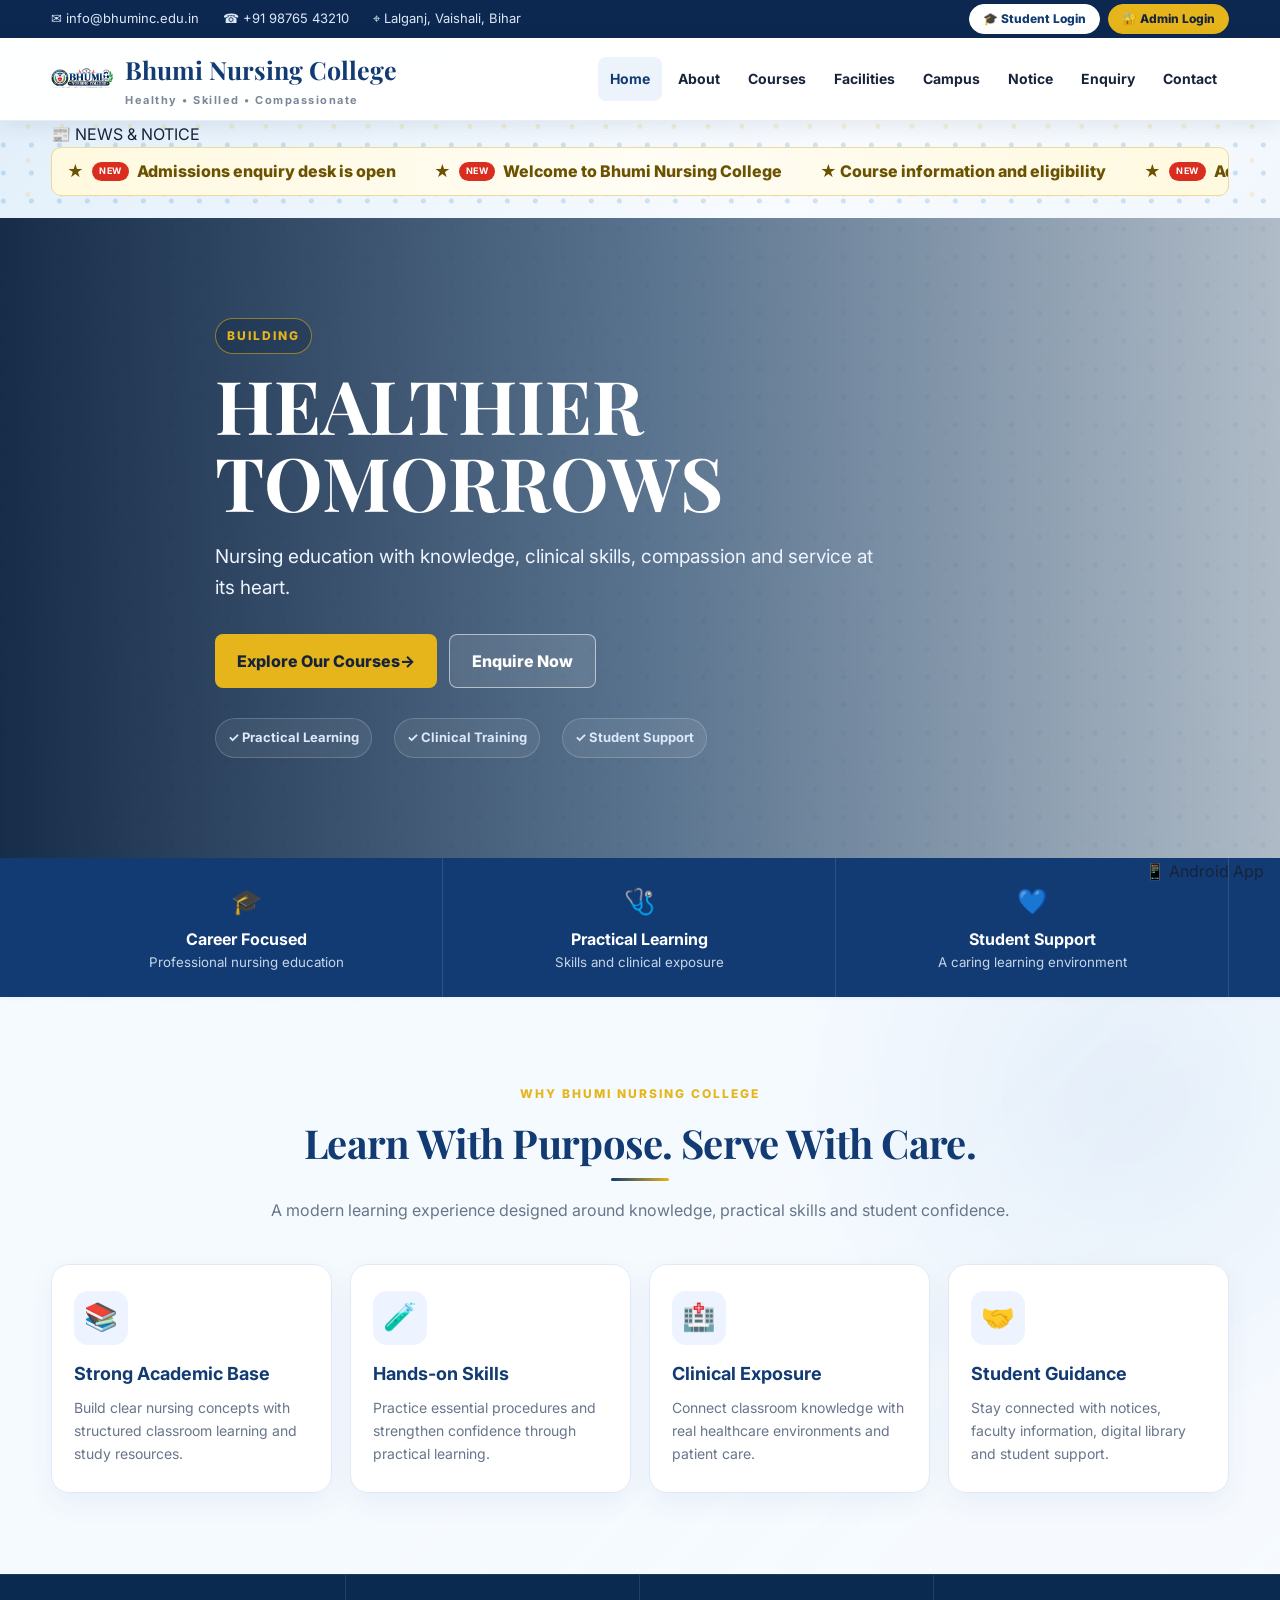
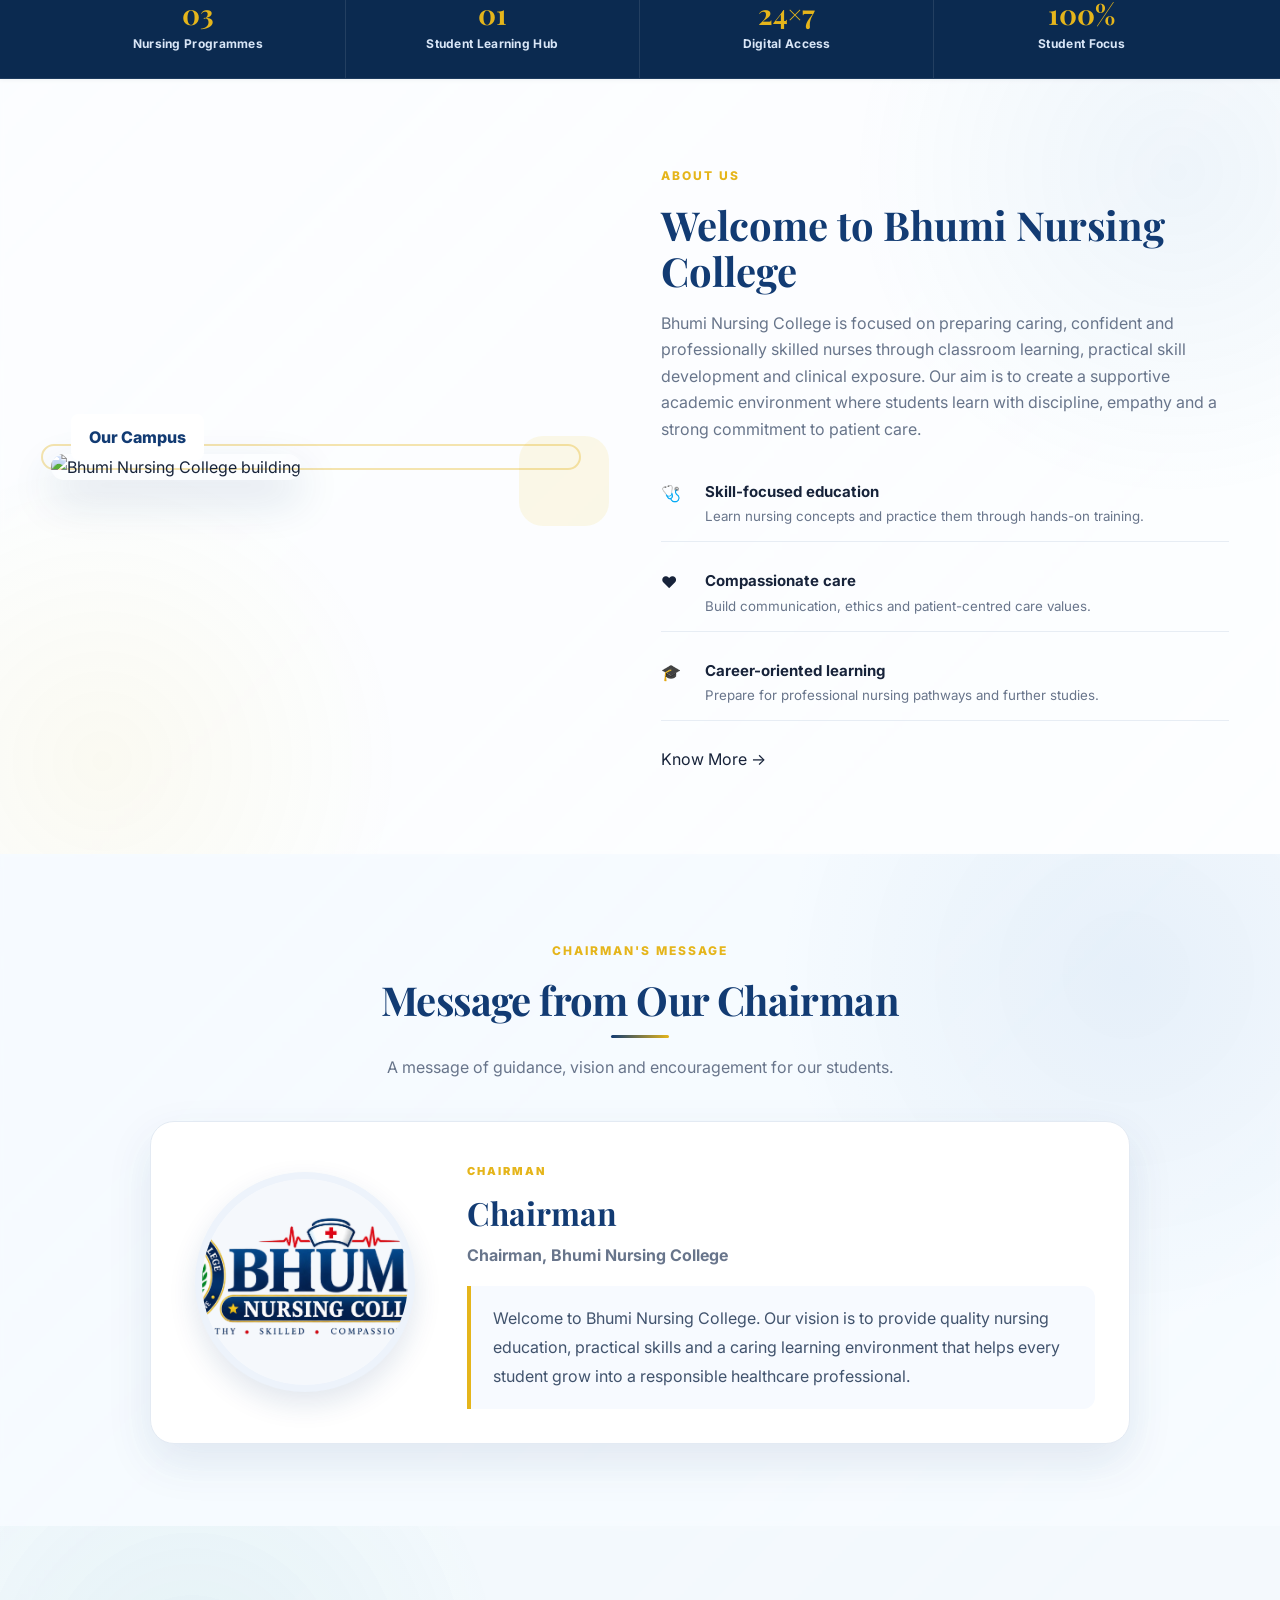
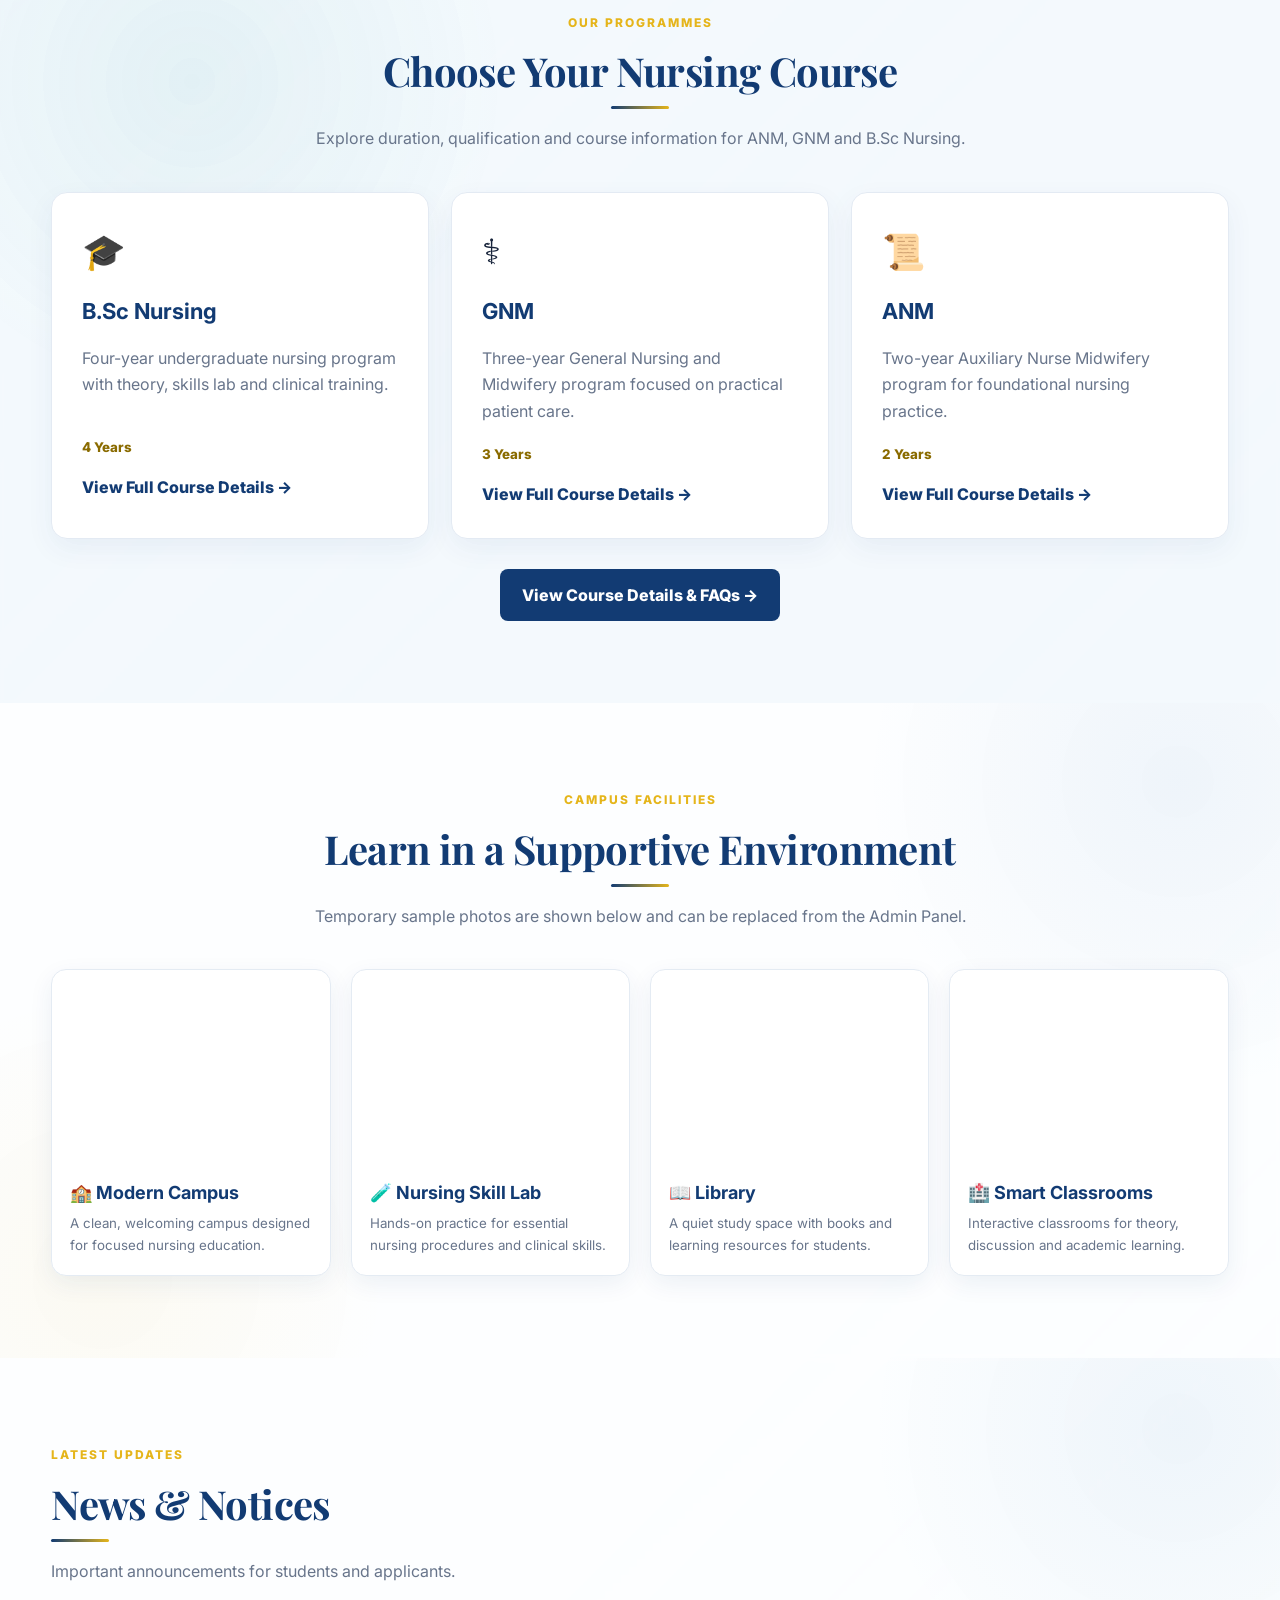
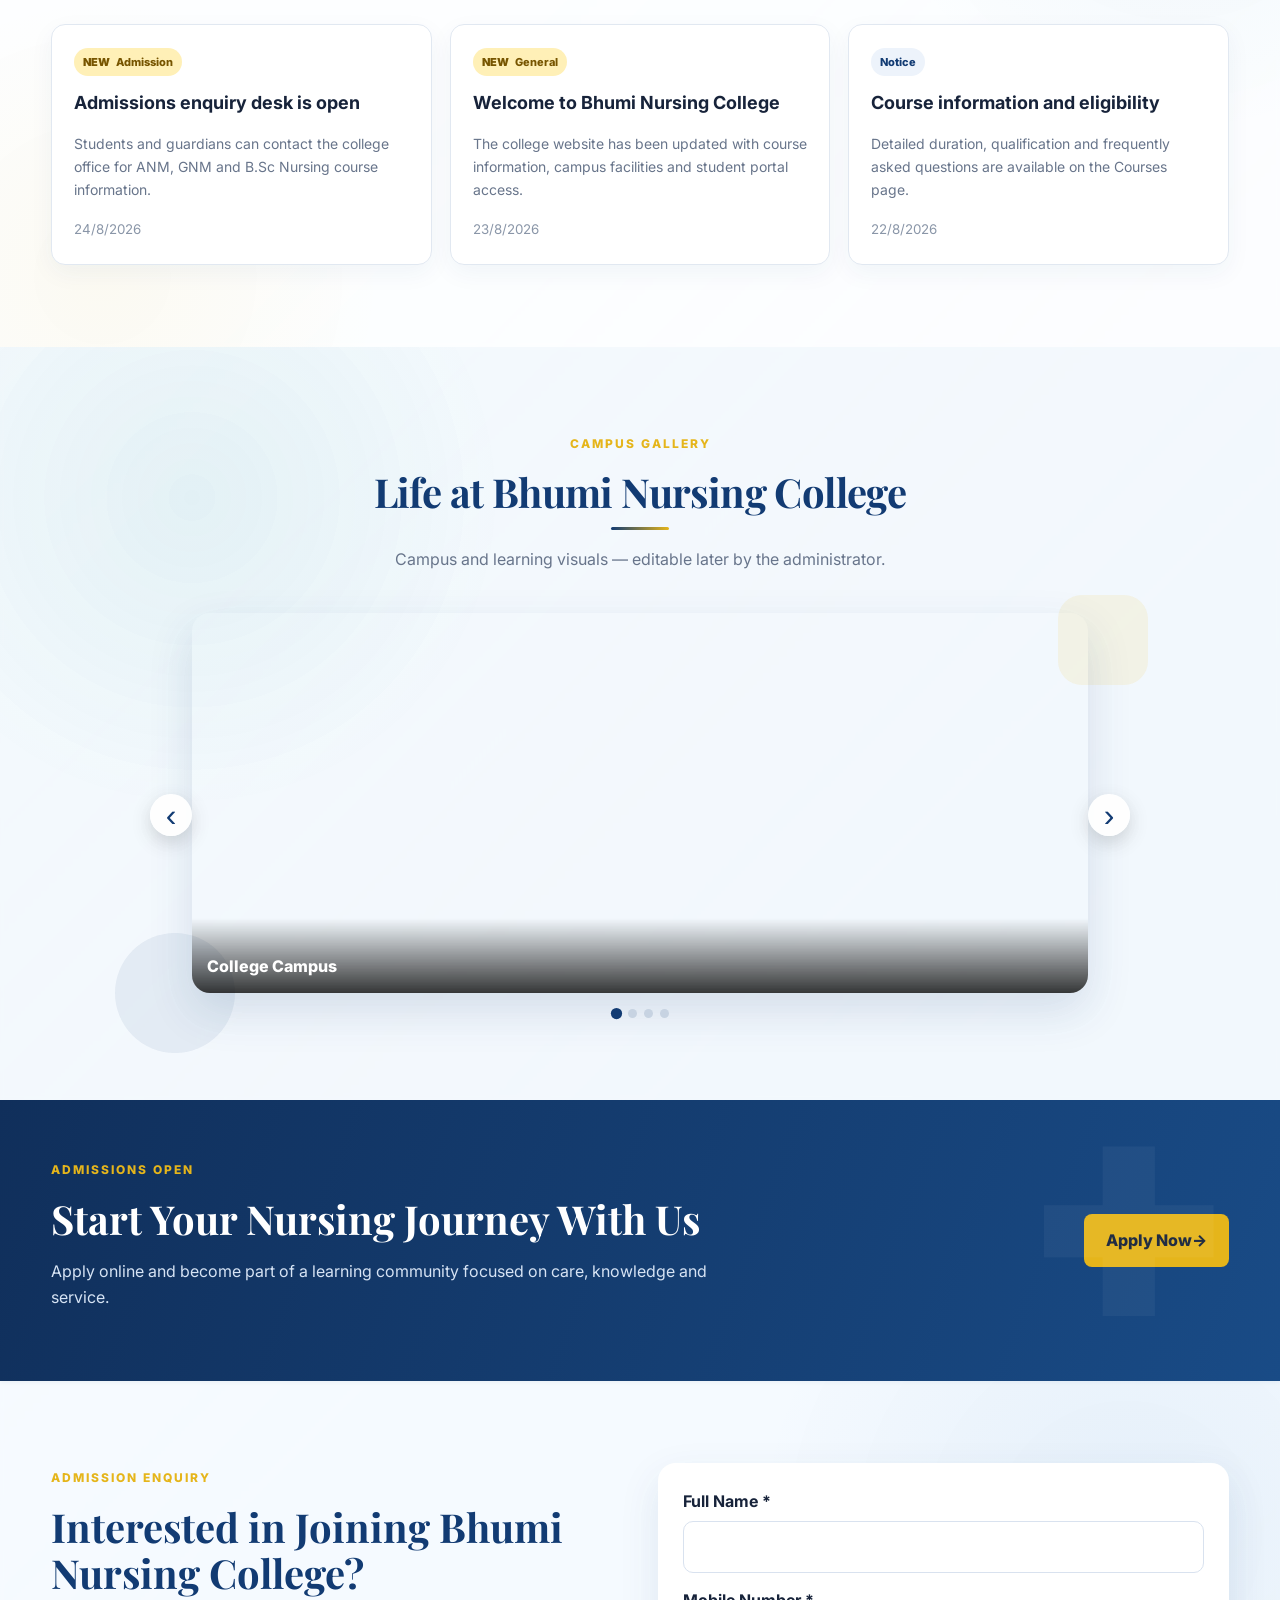
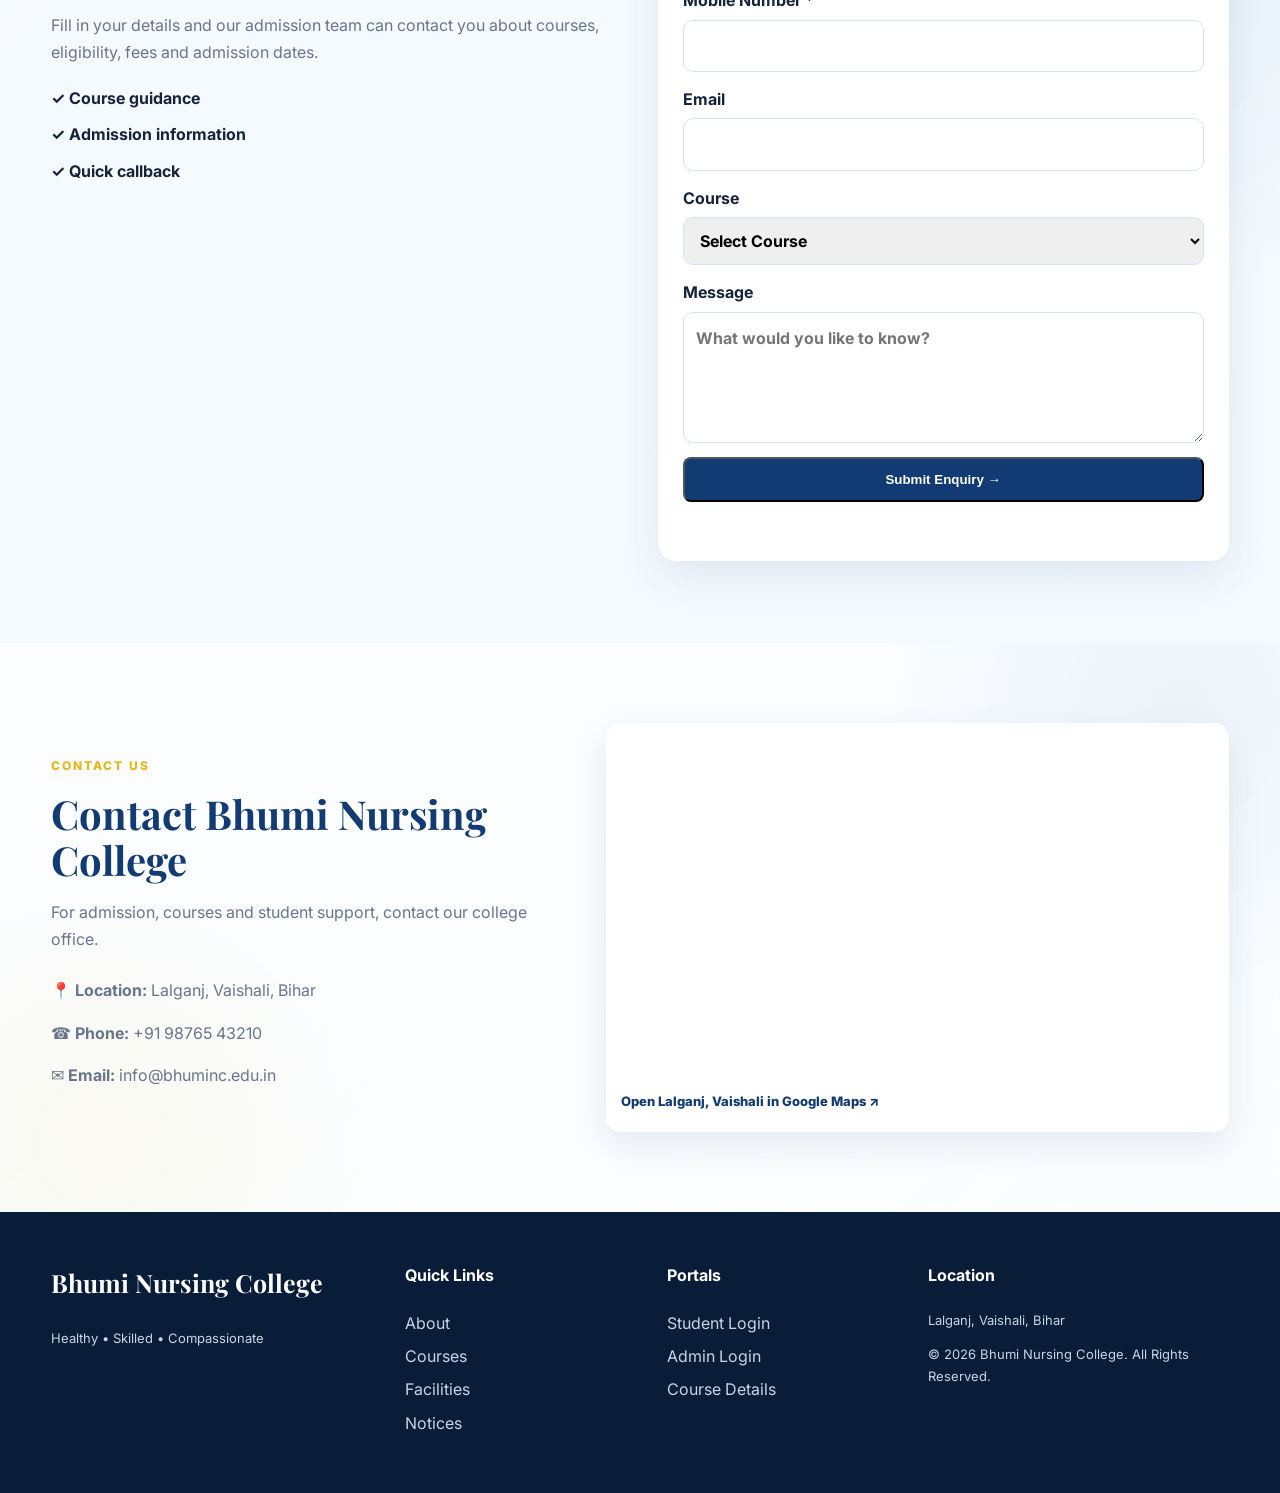
==== index.html @ 82d2635f "Refresh homepage CSS cache for final background" ====
<!DOCTYPE html>
<html lang="en">
<head>
<meta charset="UTF-8">
<meta name="viewport" content="width=device-width,initial-scale=1.0">
<meta name="description" content="Bhumi Nursing College, Lalganj, Vaishali, Bihar — nursing education, ANM, GNM and B.Sc Nursing.">
<title>Bhumi Nursing College</title>
<link rel="icon" href="logo.png?v=20260903">
<link rel="stylesheet" href="home-style-root.css?v=20260922-bg-final">
</head>
<body>
<div class="topbar" id="topbar"><div class="container topbar-inner"><span>✉ <span id="siteEmail">info@bhuminc.edu.in</span></span><span>☎ <span id="sitePhone">+91 98765 43210</span></span><span>⌖ <span id="siteAddress">Lalganj, Vaishali, Bihar</span></span><div class="portal-links"><a href="student.html">🎓 Student Login</a><a href="admin.html">🔐 Admin Login</a></div></div></div>

<header class="header">
  <div class="container header-inner">
    <a class="brand" href="index.html">
      <img src="logo.png?v=20260903" alt="Bhumi Nursing College Logo">
      <div><h1 id="siteCollegeName">Bhumi Nursing College</h1><p id="siteTagline">Healthy • Skilled • Compassionate</p></div>
    </a>
    <button class="menu-btn" aria-label="Open menu">☰</button>
    <nav>
      <a class="active" href="#hero">Home</a><a href="#about">About</a><a href="#courses">Courses</a>
      <a href="#facilities">Facilities</a><a href="#gallery">Campus</a><a href="#notice">Notice</a><a href="#enquiry">Enquiry</a><a href="#contact">Contact</a>
    </nav>
  </div>
</header>

<div class="news-strip"><div class="container"><div class="news-strip-inner"><span class="news-strip-label">📰 NEWS & NOTICE</span><div class="ticker"><div id="homeTicker"><span>★ Welcome to Bhumi Nursing College</span></div></div></div></div></div>

<main>
<section id="hero" class="hero">
  <div class="hero-overlay"></div>
  <div class="container hero-content">
    <span class="eyebrow" id="heroEyebrow">BHUMI NURSING COLLEGE</span>
    <h2 id="heroTitle">Building Healthier Tomorrows</h2>
    <p id="heroDescription">Nursing education with knowledge, clinical skills, compassion and service at its heart.</p>
    <div class="hero-actions"><a id="heroButtonLink" class="btn btn-gold" href="#courses"><span id="heroButton">Explore Our Courses</span> →</a><a class="btn btn-light" href="#contact">Enquire Now</a></div>
    <div class="hero-badges"><span>✓ Practical Learning</span><span>✓ Clinical Training</span><span>✓ Student Support</span></div>
  </div>
</section>



<section class="quick-strip" aria-label="College highlights">
 <div class="container feature-grid">
  <div><span>🎓</span><b>Career Focused</b><small>Professional nursing education</small></div>
  <div><span>🩺</span><b>Practical Learning</b><small>Skills and clinical exposure</small></div>
  <div><span>💙</span><b>Student Support</b><small>A caring learning environment</small></div>
 </div>
</section>

<section class="section why-section">
 <div class="container">
  <div class="section-head"><span class="eyebrow">WHY BHUMI NURSING COLLEGE</span><h2>Learn With Purpose. Serve With Care.</h2><p>A modern learning experience designed around knowledge, practical skills and student confidence.</p></div>
  <div class="why-grid">
   <article class="why-card"><div class="why-icon">📚</div><h3>Strong Academic Base</h3><p>Build clear nursing concepts with structured classroom learning and study resources.</p></article>
   <article class="why-card"><div class="why-icon">🧪</div><h3>Hands-on Skills</h3><p>Practice essential procedures and strengthen confidence through practical learning.</p></article>
   <article class="why-card"><div class="why-icon">🏥</div><h3>Clinical Exposure</h3><p>Connect classroom knowledge with real healthcare environments and patient care.</p></article>
   <article class="why-card"><div class="why-icon">🤝</div><h3>Student Guidance</h3><p>Stay connected with notices, faculty information, digital library and student support.</p></article>
  </div>
 </div>
</section>

<section class="premium-stats" aria-label="College highlights">
 <div class="container premium-stats-grid">
  <div><strong>03</strong><span>Nursing Programmes</span></div>
  <div><strong>01</strong><span>Student Learning Hub</span></div>
  <div><strong>24×7</strong><span>Digital Access</span></div>
  <div><strong>100%</strong><span>Student Focus</span></div>
 </div>
</section>

<section id="about" class="section about-section">
 <div class="container about-grid">
  <div class="about-photo"><img id="aboutPhoto" src="https://images.unsplash.com/photo-1562774053-701939374585?auto=format&fit=crop&w=1200&q=80" alt="Bhumi Nursing College building"><span>Our Campus</span></div>
  <div class="section-copy"><span class="eyebrow" id="aboutEyebrow">ABOUT US</span><h2 id="aboutTitle">Welcome to Bhumi Nursing College</h2><p id="aboutDescription">Bhumi Nursing College is focused on preparing caring, confident and professionally skilled nurses through classroom learning, practical skill development and clinical exposure. Our aim is to create a supportive academic environment where students learn with discipline, empathy and a strong commitment to patient care.</p><div class="about-points"><div>🩺 <b>Skill-focused education</b><small>Learn nursing concepts and practice them through hands-on training.</small></div><div>❤️ <b>Compassionate care</b><small>Build communication, ethics and patient-centred care values.</small></div><div>🎓 <b>Career-oriented learning</b><small>Prepare for professional nursing pathways and further studies.</small></div></div><a id="aboutButtonLink" class="text-link" href="#contact"><span id="aboutButton">Know More</span> →</a></div>
 </div>
</section>

<section id="chairman" class="section chairman-section">
 <div class="container">
  <div class="section-head">
   <span class="eyebrow">CHAIRMAN'S MESSAGE</span>
   <h2>Message from Our Chairman</h2>
   <p>A message of guidance, vision and encouragement for our students.</p>
  </div>
  <div class="chairman-card">
   <div class="chairman-photo-wrap"><img id="chairmanPhoto" src="logo.png?v=20260903" alt="Chairman of Bhumi Nursing College"></div>
   <div class="chairman-copy">
    <span class="chairman-label">CHAIRMAN</span>
    <h3 id="chairmanName">Chairman</h3>
    <p id="chairmanDesignation">Chairman, Bhumi Nursing College</p><p id="chairmanMobile" class="chairman-mobile"></p>
    <blockquote id="chairmanMessage">Welcome to Bhumi Nursing College. Our vision is to provide quality nursing education, practical skills and a caring learning environment that helps every student grow into a responsible healthcare professional.</blockquote>
   </div>
  </div>
 </div>
</section>

<section id="courses" class="section soft">
 <div class="container"><div class="section-head"><span class="eyebrow">OUR PROGRAMMES</span><h2>Choose Your Nursing Course</h2><p>Explore duration, qualification and course information for ANM, GNM and B.Sc Nursing.</p></div><div class="cards" id="coursesGrid"></div><div class="center"><a class="btn btn-primary" href="course-details.html">View Course Details & FAQs →</a></div></div>
</section>

<section id="facilities" class="section">
 <div class="container"><div class="section-head"><span class="eyebrow">CAMPUS FACILITIES</span><h2>Learn in a Supportive Environment</h2><p>Temporary sample photos are shown below and can be replaced from the Admin Panel.</p></div><div class="facility-grid" id="facilityGrid"></div></div>
</section>

<section id="notice" class="section notice-section">
 <div class="container"><div class="section-head left"><span class="eyebrow">LATEST UPDATES</span><h2>News & Notices</h2><p>Important announcements for students and applicants.</p></div><div class="notice-grid" id="updatesGrid"></div></div>
</section>

<section id="gallery" class="section soft">
 <div class="container"><div class="section-head"><span class="eyebrow">CAMPUS GALLERY</span><h2>Life at Bhumi Nursing College</h2><p>Campus and learning visuals — editable later by the administrator.</p></div><div class="home-slider" id="gallerySlider" aria-label="Bhumi Nursing College campus photo slider"><button class="home-slider-arrow prev" type="button" aria-label="Previous photo">‹</button><div class="home-slider-viewport"><div class="home-slider-track" id="galleryGrid"></div></div><button class="home-slider-arrow next" type="button" aria-label="Next photo">›</button><div class="home-slider-dots" id="gallerySliderDots"></div></div></div>
</section>

<section id="admission" class="admission"><div class="container admission-inner"><div><span class="eyebrow" id="admissionEyebrow">ADMISSIONS OPEN</span><h2 id="admissionTitle">Start Your Nursing Journey With Us</h2><p id="admissionDescription">Apply and become part of a learning community focused on care, knowledge and service.</p></div><a id="admissionButtonLink" class="btn btn-gold" href="#enquiry"><span id="admissionButton">Apply Now</span> →</a></div></section>

<section id="enquiry" class="section enquiry-section">
 <div class="container enquiry-grid">
  <div class="section-copy"><span class="eyebrow">ADMISSION ENQUIRY</span><h2>Interested in Joining Bhumi Nursing College?</h2><p>Fill in your details and our admission team can contact you about courses, eligibility, fees and admission dates.</p><div class="enquiry-points"><div>✓ Course guidance</div><div>✓ Admission information</div><div>✓ Quick callback</div></div></div>
  <form id="enquiryForm" class="enquiry-form">
   <label>Full Name *<input id="enquiryName" name="full_name" required minlength="2" maxlength="100" autocomplete="name"></label>
   <label>Mobile Number *<input id="enquiryMobile" name="mobile" required minlength="8" maxlength="15" inputmode="tel" autocomplete="tel"></label>
   <label>Email <input id="enquiryEmail" name="email" type="email" maxlength="160" autocomplete="email"></label>
   <label>Course <select id="enquiryCourse" name="course"><option value="">Select Course</option><option>ANM</option><option>GNM</option><option>B.Sc Nursing</option></select></label>
   <label>Message <textarea id="enquiryMessage" name="message" rows="4" maxlength="1000" placeholder="What would you like to know?"></textarea></label>
   <button class="btn btn-primary" type="submit">Submit Enquiry →</button><p id="enquiryMsg" class="enquiry-msg" aria-live="polite"></p>
  </form>
 </div>
</section>

<section id="contact" class="contact-section">
 <div class="container contact-grid">
  <div><span class="eyebrow">CONTACT US</span><h2 id="contactTitle">Visit Bhumi Nursing College</h2><p id="contactDescription">For admission, course information and student support, contact the college office.</p><div class="contact-list"><p>📍 <b>Location:</b> <span id="contactAddress">Lalganj, Vaishali, Bihar</span></p><p>☎ <b>Phone:</b> <span id="contactPhone">+91 98765 43210</span></p><p>✉ <b>Email:</b> <span id="contactEmail">info@bhuminc.edu.in</span></p></div></div>
  <div class="map-card"><iframe title="Bhumi Nursing College location near Lalganj Vaishali Bihar" src="https://www.google.com/maps?q=Lalganj%2C%20Vaishali%2C%20Bihar&output=embed" loading="lazy" referrerpolicy="no-referrer-when-downgrade"></iframe><a class="map-link" href="https://www.google.com/maps/search/?api=1&query=Lalganj%2C%20Vaishali%2C%20Bihar" target="_blank" rel="noopener">Open Lalganj, Vaishali in Google Maps ↗</a></div>
 </div>
</section>
</main>

<footer><div class="container footer-grid"><div><h3 id="footerName">Bhumi Nursing College</h3><p>Healthy • Skilled • Compassionate</p></div><div><h4>Quick Links</h4><a href="#about">About</a><a href="#courses">Courses</a><a href="#facilities">Facilities</a><a href="#notice">Notices</a></div><div><h4>Portals</h4><a href="student.html">Student Login</a><a href="admin.html">Admin Login</a><a href="course-details.html">Course Details</a></div><div><h4>Location</h4><p>Lalganj, Vaishali, Bihar</p><p id="siteFooter">© 2026 Bhumi Nursing College. All Rights Reserved.</p></div></div></footer>
<script src="https://cdn.jsdelivr.net/npm/@supabase/supabase-js@2"></script>
<script src="config.js?v=20260903"></script><script src="app.js?v=20260903"></script><script src="content.js?v=20260921-slider2"></script>

<script>
(function(){
 const form=document.getElementById('enquiryForm'), msg=document.getElementById('enquiryMsg');
 if(!form)return;
 form.addEventListener('submit',async function(e){
  e.preventDefault(); if(!window.isDbReady||!isDbReady()){msg.textContent='Enquiry service is temporarily unavailable.';msg.className='enquiry-msg error';return;}
  const payload={full_name:document.getElementById('enquiryName').value.trim(),mobile:document.getElementById('enquiryMobile').value.trim(),email:document.getElementById('enquiryEmail').value.trim()||null,course:document.getElementById('enquiryCourse').value||null,message:document.getElementById('enquiryMessage').value.trim()||null};
  if(payload.full_name.length<2||payload.mobile.length<8){msg.textContent='Please enter a valid name and mobile number.';msg.className='enquiry-msg error';return;}
  const btn=form.querySelector('button[type=submit]');btn.disabled=true;msg.textContent='Submitting...';msg.className='enquiry-msg';
  try{const {error}=await bhumiDb.from('admission_enquiries').insert(payload);if(error)throw error;form.reset();msg.textContent='Thank you! Your admission enquiry has been submitted. Our team will contact you.';msg.className='enquiry-msg success';}
  catch(err){console.error(err);msg.textContent='Unable to submit right now. Please call the college office.';msg.className='enquiry-msg error';}
  finally{btn.disabled=false;}
 });
})();
</script>
<script>
document.querySelector('.menu-btn').addEventListener('click',()=>document.querySelector('.header nav').classList.toggle('open'));
</script>
<a href="app-download.html" class="primary-btn" style="position:fixed;right:16px;bottom:16px;z-index:9999;text-decoration:none;border-radius:999px">📱 Android App</a></body></html>
---- home-style-root.css ----
@import url('https://fonts.googleapis.com/css2?family=Inter:wght@400;500;600;700;800&family=Playfair+Display:wght@700;800&display=swap');
:root{--primary:#123b73;--accent:#e5b51b;--ink:#17233a;--muted:#68758b;--soft:#f5f8fc;--white:#fff}
*{box-sizing:border-box}html{scroll-behavior:smooth}body{margin:0;font-family:Inter,Arial,sans-serif;color:var(--ink);background:#fff;line-height:1.65}a{text-decoration:none;color:inherit}.container{width:min(1180px,92%);margin:auto}
.topbar{background:#0d2850;color:#dce8f8;font-size:13px}.topbar-inner{min-height:38px;display:flex;align-items:center;gap:24px;justify-content:flex-end}.topbar-inner>div{display:flex;gap:18px;margin-left:auto}.topbar a{color:#fff}.header{position:sticky;top:0;z-index:20;background:rgba(255,255,255,.96);backdrop-filter:blur(12px);box-shadow:0 4px 20px rgba(15,39,70,.09);border-bottom:1px solid #e7edf5}.header-inner{min-height:82px;display:flex;align-items:center;justify-content:space-between;gap:25px}.brand{display:flex;align-items:center;gap:12px}.brand img{width:62px;height:62px;object-fit:contain}.brand h1{font-family:"Playfair Display",serif;font-size:25px;margin:0;color:var(--primary)}.brand p{margin:0;font-size:11px;font-weight:700;letter-spacing:1.5px;color:#7a8799}.header nav{display:flex;gap:4px;align-items:center}.header nav a{padding:10px 12px;border-radius:8px;font-size:14px;font-weight:700}.header nav a:hover,.header nav a.active{background:#edf3fb;color:var(--primary)}.menu-btn{display:none;border:0;background:var(--primary);color:#fff;border-radius:8px;padding:9px 12px;font-size:20px}
.hero{position:relative;min-height:610px;display:flex;align-items:center;background:linear-gradient(90deg,rgba(5,27,57,.92),rgba(10,45,84,.66),rgba(8,31,59,.28)),url('https://images.unsplash.com/photo-1562774053-701939374585?auto=format&fit=crop&w=1800&q=85') center/cover}.hero-content{color:#fff;padding:80px 0;max-width:850px}.eyebrow{display:inline-block;color:var(--accent);font-weight:800;letter-spacing:2px;font-size:12px;margin-bottom:12px}.hero h2{font-family:"Playfair Display",serif;font-size:clamp(42px,6vw,74px);line-height:1.05;margin:0 0 20px;text-transform:capitalize}.hero p{font-size:19px;max-width:680px;color:#edf4ff}.hero-actions{display:flex;gap:12px;flex-wrap:wrap;margin:30px 0}.btn{display:inline-flex;align-items:center;justify-content:center;padding:13px 22px;border-radius:8px;font-weight:800}.btn-gold{background:var(--accent);color:#17233a}.btn-light{border:1px solid rgba(255,255,255,.55);color:#fff;background:rgba(255,255,255,.1)}.btn-primary{background:var(--primary);color:#fff}.hero-badges{display:flex;gap:22px;flex-wrap:wrap;color:#dce9fa;font-size:13px;font-weight:700}
.quick-strip{background:var(--primary);color:#fff}.feature-grid{display:grid;grid-template-columns:repeat(3,1fr);gap:1px}.feature-grid>div{padding:23px;text-align:center;border-right:1px solid rgba(255,255,255,.12)}.feature-grid span{display:block;font-size:25px;margin-bottom:4px}.feature-grid b,.feature-grid small{display:block}.feature-grid small{color:#c6d5e9}
.section{padding:82px 0}.soft{background:var(--soft)}.section-head{text-align:center;max-width:760px;margin:0 auto 40px}.section-head.left{text-align:left;margin-left:0}.section h2,.contact-section h2,.admission h2{font-family:"Playfair Display",serif;font-size:40px;line-height:1.15;margin:4px 0 12px;color:var(--primary)}.section-head p,.section-copy>p,.contact-section p{color:var(--muted)}
.about-grid{display:grid;grid-template-columns:1fr 1.05fr;gap:70px;align-items:center}.about-photo{position:relative}.about-photo img{width:100%;height:440px;object-fit:cover;border-radius:18px;box-shadow:0 18px 45px rgba(19,59,115,.16)}.about-photo span{position:absolute;left:20px;bottom:20px;background:#fff;padding:10px 18px;border-radius:8px;font-weight:800;color:var(--primary)}.about-points{display:grid;gap:14px;margin:25px 0}.about-points div{display:grid;grid-template-columns:34px 1fr;column-gap:10px;padding:13px 0;border-bottom:1px solid #e7edf4}.about-points b{font-size:15px}.about-points small{grid-column:2;color:var(--muted)}
.cards{display:grid;grid-template-columns:repeat(3,1fr);gap:22px}.card{background:#fff;padding:30px;border-radius:16px;border:1px solid #e3eaf3;box-shadow:0 10px 28px rgba(19,59,115,.06);transition:.25s}.card:hover{transform:translateY(-5px);box-shadow:0 18px 35px rgba(19,59,115,.12)}.card .icon{font-size:35px}.card h3{font-size:22px;margin:12px 0 7px;color:var(--primary)}.card p{color:var(--muted);min-height:72px}.card small{font-weight:800;color:#8a6b00}.card a{display:block;margin-top:15px;color:var(--primary);font-weight:800}.center{text-align:center;margin-top:30px}
.facility-grid{display:grid;grid-template-columns:repeat(4,1fr);gap:20px}.facility-card{overflow:hidden;background:#fff;border:1px solid #e4ebf3;border-radius:15px;box-shadow:0 8px 25px rgba(19,59,115,.07)}.facility-card .photo{height:190px;background-size:cover;background-position:center}.facility-card .inside{padding:18px}.facility-card b,.facility-card small{display:block}.facility-card b{font-size:18px;color:var(--primary)}.facility-card small{color:var(--muted);margin-top:5px}
.gallery-grid{display:grid;grid-template-columns:repeat(4,1fr);gap:16px}.gallery-item{height:240px;border-radius:14px;background-size:cover;background-position:center;position:relative;overflow:hidden}.gallery-item span{position:absolute;bottom:0;left:0;right:0;padding:35px 15px 14px;color:#fff;font-weight:800;background:linear-gradient(transparent,rgba(0,0,0,.78))}
.notice-section{background:#fff}.ticker{overflow:hidden;background:#fff8dc;border:1px solid #f1df9e;color:#6b5200;border-radius:10px;padding:10px 15px;margin-bottom:22px}.ticker #homeTicker{display:flex;gap:35px;white-space:nowrap;overflow:hidden}.notice-grid{display:grid;grid-template-columns:repeat(3,1fr);gap:18px}.notice{border:1px solid #e1e8f1;border-radius:14px;padding:22px;background:#fff;box-shadow:0 8px 24px rgba(19,59,115,.05)}.notice .tag{display:inline-block;font-size:11px;font-weight:800;color:var(--primary);background:#edf3fb;padding:5px 9px;border-radius:20px}.notice .tag.new{background:#fff0b7;color:#775500}.notice h3{margin:12px 0 5px;font-size:18px}.notice p{color:var(--muted);font-size:14px}.notice small{color:#8a96a8}
.admission{background:linear-gradient(110deg,#102f5b,#194b86);color:#fff;padding:55px 0}.admission-inner{display:flex;justify-content:space-between;align-items:center;gap:30px}.admission h2{color:#fff;margin-bottom:8px}.admission p{color:#d6e3f4;max-width:680px}.contact-section{padding:80px 0;background:#f8fafc}.contact-grid{display:grid;grid-template-columns:.9fr 1.1fr;gap:45px;align-items:center}.contact-list{margin-top:25px}.map-card{background:#fff;padding:10px;border-radius:15px;box-shadow:0 12px 35px rgba(19,59,115,.1)}.map-card iframe{width:100%;height:340px;border:0;border-radius:10px}.map-link{display:block;padding:10px 5px;color:var(--primary);font-weight:800;font-size:13px}
footer{background:#0a1d38;color:#c8d5e6;padding:50px 0}.footer-grid{display:grid;grid-template-columns:1.4fr 1fr 1fr 1.3fr;gap:30px}.footer-grid h3,.footer-grid h4{color:#fff;margin-top:0}.footer-grid h3{font-family:"Playfair Display",serif;font-size:25px}.footer-grid a{display:block;margin:7px 0;color:#c8d5e6}.footer-grid a:hover{color:#fff}.footer-grid p{font-size:13px}
.loading{padding:30px;text-align:center;color:var(--muted);grid-column:1/-1}
@media(max-width:900px){.header nav{display:none;position:absolute;left:4%;right:4%;top:80px;background:#fff;padding:12px;box-shadow:0 12px 30px rgba(0,0,0,.12);border-radius:10px;flex-direction:column;align-items:stretch}.header nav.open{display:flex}.menu-btn{display:block}.about-grid,.contact-grid{grid-template-columns:1fr}.facility-grid,.gallery-grid{grid-template-columns:repeat(2,1fr)}.cards,.notice-grid{grid-template-columns:1fr}.footer-grid{grid-template-columns:repeat(2,1fr)}}
@media(max-width:600px){.topbar{display:none}.hero{min-height:560px}.hero-content{padding:55px 0}.hero h2{font-size:44px}.feature-grid{grid-template-columns:1fr}.feature-grid>div{border-right:0;border-bottom:1px solid rgba(255,255,255,.12)}.section{padding:60px 0}.section h2,.contact-section h2,.admission h2{font-size:32px}.facility-grid,.gallery-grid,.footer-grid{grid-template-columns:1fr}.about-photo img{height:300px}.admission-inner{flex-direction:column;align-items:flex-start}}

.enquiry-section{background:linear-gradient(135deg,#f7fbff,#fff)}
.enquiry-grid{display:grid;grid-template-columns:1fr 1fr;gap:35px;align-items:start}
.enquiry-form{background:#fff;padding:25px;border-radius:18px;box-shadow:0 15px 40px rgba(18,59,115,.10);display:grid;gap:14px}
.enquiry-form label{display:grid;gap:6px;font-weight:700}.enquiry-form input,.enquiry-form select,.enquiry-form textarea{font:inherit;padding:12px;border:1px solid #d9e2ef;border-radius:10px;box-sizing:border-box}.enquiry-form button:disabled{opacity:.65;cursor:not-allowed}.enquiry-points{display:grid;gap:10px;margin-top:20px;font-weight:700}.enquiry-msg{margin:0;min-height:20px;font-weight:700}.enquiry-msg.success{color:#147a42}.enquiry-msg.error{color:#a52727}
@media(max-width:800px){.enquiry-grid{grid-template-columns:1fr}}

/* Modern portal login buttons */
.header-login{display:flex;align-items:center;gap:9px;order:3}
.header-login a{display:inline-flex;align-items:center;justify-content:center;gap:6px;min-height:40px;padding:9px 15px;border-radius:10px;font-size:12px;font-weight:800;letter-spacing:.15px;transition:transform .2s,box-shadow .2s,background .2s}
.student-login-btn{background:#edf4ff;color:var(--primary)!important;border:1px solid #d4e3f7}
.admin-login-btn{background:var(--primary);color:#fff!important;border:1px solid var(--primary);box-shadow:0 6px 16px rgba(18,59,115,.18)}
.header-login a:hover{transform:translateY(-2px);box-shadow:0 8px 20px rgba(18,59,115,.16)}
.student-login-btn:hover{background:#e2edff}.admin-login-btn:hover{background:#0d2f61}
@media(max-width:1100px){.header-inner{gap:12px}.header nav a{padding:9px 8px}.header-login a{padding:8px 11px}}
@media(max-width:900px){.header-login{margin-left:auto;margin-right:10px}.header-login a{min-height:38px;padding:8px 10px;font-size:11px}.brand img{width:54px;height:54px}.brand h1{font-size:21px}.brand p{font-size:9px}}
@media(max-width:600px){.header-inner{min-height:72px}.header-login{gap:6px;margin-right:5px}.header-login a{min-height:36px;padding:7px 8px;font-size:10px;border-radius:8px}.brand{gap:7px}.brand img{width:46px;height:46px}.brand h1{font-size:17px}.brand p{display:none}.menu-btn{padding:7px 9px;font-size:18px}}

/* Home topbar portal buttons */
.portal-links{display:flex!important;align-items:center;gap:8px!important;margin-left:auto!important}
.portal-links a{display:inline-flex;align-items:center;justify-content:center;padding:7px 13px!important;border-radius:999px!important;font-size:12px!important;font-weight:800!important;line-height:1.2;border:1px solid rgba(255,255,255,.28);transition:.2s}
.portal-links a:first-child{background:#fff;color:#123b73!important;border-color:#fff}
.portal-links a:last-child{background:#e5b51b;color:#17233a!important;border-color:#e5b51b}
.portal-links a:hover{transform:translateY(-1px);box-shadow:0 5px 14px rgba(0,0,0,.18)}
@media(max-width:700px){.portal-links{width:100%;justify-content:center;margin-left:0!important;padding-bottom:6px}.topbar-inner{padding:5px 0;justify-content:center;flex-wrap:wrap;gap:6px 12px}.portal-links a{padding:7px 12px!important}}

/* Blinking NEW notice badge */
@keyframes bhumiNewBlink{0%,45%{opacity:1;transform:scale(1)}50%,100%{opacity:.28;transform:scale(.96)}}
.notice .tag.new{display:inline-flex;align-items:center;gap:6px}
.notice .tag.new .new-badge{font-weight:900;animation:bhumiNewBlink 1s steps(1,end) infinite}

/* NEWS & EVENTS — continuous scrolling ticker */
.ticker{position:relative;overflow:hidden;background:linear-gradient(90deg,#fff9df,#fffdf4,#fff9df)!important;border:1px solid #eadb9a!important}
.ticker #homeTicker{display:flex!important;width:max-content!important;gap:38px!important;white-space:nowrap!important;overflow:visible!important;animation:bhumiNewsScroll 28s linear infinite}
.ticker #homeTicker span{display:inline-flex;align-items:center;gap:8px;font-weight:800}
.ticker #homeTicker:hover{animation-play-state:paused}
.ticker-new{display:inline-flex;align-items:center;padding:2px 7px;border-radius:999px;background:#d92d20;color:#fff;font-size:9px;letter-spacing:.5px;animation:bhumiNewBlink 1s steps(1,end) infinite}
@keyframes bhumiNewsScroll{from{transform:translateX(0)}to{transform:translateX(-50%)}}

/* Automatic homepage campus photo slider */
.home-slider{position:relative;max-width:980px;margin:0 auto;padding:0 42px}.home-slider-viewport{overflow:hidden;border-radius:18px;box-shadow:0 18px 45px rgba(19,59,115,.14)}.home-slider-track{display:flex!important;gap:0!important;width:100%!important;transition:transform .7s ease;will-change:transform}.home-slider .gallery-item{flex:0 0 100%;width:100%;height:380px;border-radius:0}.home-slider-arrow{position:absolute;top:50%;transform:translateY(-50%);z-index:3;width:42px;height:42px;border:0;border-radius:50%;background:rgba(255,255,255,.94);color:#123b73;font-size:32px;line-height:1;cursor:pointer;box-shadow:0 7px 20px rgba(0,0,0,.16)}.home-slider-arrow.prev{left:0}.home-slider-arrow.next{right:0}.home-slider-arrow:hover{transform:translateY(-50%) scale(1.05)}.home-slider-dots{display:flex;justify-content:center;gap:7px;margin-top:16px}.home-slider-dots button{width:9px;height:9px;padding:0;border:0;border-radius:50%;background:#c7d3e2;cursor:pointer}.home-slider-dots button.active{background:#123b73;transform:scale(1.25)}@media(max-width:700px){.home-slider{padding:0 30px}.home-slider .gallery-item{height:260px}.home-slider-arrow{width:36px;height:36px;font-size:27px}.home-slider-arrow.prev{left:1px}.home-slider-arrow.next{right:1px}}

/* Chairman message section */
.chairman-section{background:linear-gradient(180deg,#f8fbff,#fff)}
.chairman-card{max-width:980px;margin:0 auto;display:grid;grid-template-columns:240px 1fr;gap:42px;align-items:center;background:#fff;border:1px solid #e3eaf3;border-radius:24px;padding:34px;box-shadow:0 18px 45px rgba(19,59,115,.10)}
.chairman-photo-wrap{width:220px;height:220px;border-radius:50%;overflow:hidden;margin:auto;border:7px solid #edf3fb;box-shadow:0 12px 28px rgba(19,59,115,.12);background:#f5f8fc}
.chairman-photo-wrap img{width:100%;height:100%;object-fit:cover}
.chairman-label{font-size:11px;letter-spacing:2px;font-weight:900;color:var(--accent)}
.chairman-copy h3{font-family:"Playfair Display",serif;color:var(--primary);font-size:32px;margin:5px 0 2px}
.chairman-copy>p{margin:0 0 18px;color:var(--muted);font-weight:700}
.chairman-copy blockquote{margin:0;padding:18px 22px;border-left:4px solid var(--accent);background:#f7faff;border-radius:0 12px 12px 0;color:#41536d;line-height:1.8;font-size:16px}
@media(max-width:700px){.chairman-card{grid-template-columns:1fr;gap:22px;padding:24px}.chairman-photo-wrap{width:170px;height:170px}.chairman-copy h3{font-size:28px}.chairman-copy blockquote{font-size:14px;padding:16px}}

/* Homepage highlights and why-choose cards */
.why-section{background:linear-gradient(180deg,#fff,#f7faff)}
.why-grid{display:grid;grid-template-columns:repeat(4,1fr);gap:18px}
.why-card{background:#fff;border:1px solid #e1e9f3;border-radius:18px;padding:26px 22px;box-shadow:0 10px 28px rgba(19,59,115,.06);transition:transform .25s,box-shadow .25s}
.why-card:hover{transform:translateY(-6px);box-shadow:0 18px 38px rgba(19,59,115,.12)}
.why-icon{width:54px;height:54px;display:grid;place-items:center;border-radius:14px;background:#edf4ff;font-size:27px;margin-bottom:14px}
.why-card h3{margin:0 0 8px;color:var(--primary);font-size:18px}
.why-card p{margin:0;color:var(--muted);font-size:14px}
@media(max-width:900px){.why-grid{grid-template-columns:repeat(2,1fr)}}
@media(max-width:600px){.why-grid{grid-template-columns:1fr}.why-card{padding:22px}}

/* Premium homepage polish */
.premium-stats{margin-top:-1px;background:#0b2a50;color:#fff;border-top:1px solid rgba(255,255,255,.08);border-bottom:1px solid rgba(255,255,255,.08)}
.premium-stats-grid{display:grid;grid-template-columns:repeat(4,1fr)}
.premium-stats-grid>div{padding:24px 18px;text-align:center;border-right:1px solid rgba(255,255,255,.1)}
.premium-stats-grid>div:last-child{border-right:0}
.premium-stats strong{display:block;font-family:"Playfair Display",serif;font-size:28px;color:var(--accent);line-height:1.1}
.premium-stats span{display:block;margin-top:5px;color:#d9e6f7;font-size:12px;font-weight:700;letter-spacing:.3px}
.hero{min-height:640px}
.hero-content{position:relative;z-index:1}
.hero .eyebrow{padding:7px 11px;border:1px solid rgba(229,181,27,.55);border-radius:999px;background:rgba(8,30,58,.28)}
.hero-badges span{padding:8px 12px;border:1px solid rgba(255,255,255,.18);border-radius:999px;background:rgba(255,255,255,.07);backdrop-filter:blur(5px)}
.section-head h2{letter-spacing:-.6px}
.about-photo:after{content:"";position:absolute;inset:-10px 10px 10px -10px;border:2px solid rgba(229,181,27,.35);border-radius:20px;z-index:-1}
.admission{position:relative;overflow:hidden}
.admission:after{content:"✚";position:absolute;right:5%;top:-45px;font-size:220px;opacity:.045;font-weight:900}
@media(max-width:700px){.premium-stats-grid{grid-template-columns:repeat(2,1fr)}.premium-stats-grid>div:nth-child(2){border-right:0}.premium-stats-grid>div{padding:18px 10px}.premium-stats strong{font-size:24px}.hero{min-height:600px}}


/* Bhumi Nursing College — subtle full-page campus background */
body{
  background:
    linear-gradient(rgba(247,250,253,.94),rgba(247,250,253,.94)),
    url('https://images.unsplash.com/photo-1562774053-701939374585?auto=format&fit=crop&w=2000&q=75') center top/cover fixed no-repeat;
}
.section,.contact-section{
  background-color:rgba(255,255,255,.91);
}
.soft{
  background-color:rgba(245,248,252,.91);
}
.why-section,.chairman-section,.enquiry-section{
  background-color:rgba(248,251,255,.91);
}


/* Stronger visible premium background — alternate from the previous subtle version */
body{
  background:#eef5fb url('https://images.unsplash.com/photo-1576091160399-112ba8d25d1d?auto=format&fit=crop&w=2000&q=80') center/cover fixed no-repeat;
}
body:before{
  content:"";
  position:fixed;
  inset:0;
  z-index:-1;
  pointer-events:none;
  background:linear-gradient(135deg,rgba(232,243,252,.90),rgba(255,255,255,.84),rgba(226,239,249,.90));
}
.section,.contact-section,.soft,.why-section,.chairman-section,.enquiry-section{
  background:rgba(255,255,255,.94)!important;
}
.quick-strip,.premium-stats,.admission,footer{
  position:relative;
}


/* Premium medical-education background — visible, clean and non-distracting */
html,body{background:#eef5fb}
body{
  background:
    radial-gradient(circle at 8% 12%,rgba(51,122,190,.16) 0,rgba(51,122,190,0) 26%),
    radial-gradient(circle at 92% 28%,rgba(229,181,27,.12) 0,rgba(229,181,27,0) 24%),
    radial-gradient(circle at 18% 78%,rgba(38,145,154,.10) 0,rgba(38,145,154,0) 25%),
    linear-gradient(135deg,#edf6fd 0%,#f9fcff 48%,#eef6fb 100%);
  background-attachment:fixed;
}
body:after{
  content:"";
  position:fixed;
  inset:0;
  z-index:-1;
  pointer-events:none;
  opacity:.42;
  background:
    linear-gradient(90deg,transparent 49.5%,rgba(18,59,115,.035) 50%,transparent 50.5%),
    linear-gradient(0deg,transparent 49.5%,rgba(18,59,115,.025) 50%,transparent 50.5%);
  background-size:72px 72px;
}
.section,.contact-section,.soft,.why-section,.chairman-section,.enquiry-section{
  background:rgba(255,255,255,.88)!important;
  backdrop-filter:blur(2px);
}
.notice-section{background:rgba(255,255,255,.90)!important}
.about-photo,.home-slider,.facility-card,.gallery-item,.notice,.card,.why-card,.chairman-card,.enquiry-form,.map-card{
  position:relative;
}
.about-photo:before,.home-slider:before{
  content:"";
  position:absolute;
  width:90px;height:90px;
  border-radius:24px;
  background:rgba(229,181,27,.10);
  top:-18px;right:-18px;
  z-index:-1;
}
.home-slider:after{
  content:"";
  position:absolute;
  width:120px;height:120px;
  border-radius:50%;
  background:rgba(18,59,115,.07);
  left:-35px;bottom:-35px;
  z-index:-1;
}
@media(max-width:700px){
  body{background-attachment:scroll}
  body:after{background-size:52px 52px;opacity:.28}
}


/* Nursing / healthcare accent pattern — ECG-inspired premium backdrop */
body:before{
  content:"";
  position:fixed;
  inset:0;
  z-index:-1;
  pointer-events:none;
  opacity:.12;
  background-image:
    linear-gradient(90deg,rgba(18,59,115,.045) 1px,transparent 1px),
    linear-gradient(rgba(18,59,115,.045) 1px,transparent 1px);
  background-size:44px 44px;
}
body:after{
  content:"";
  position:fixed;
  width:520px;
  height:520px;
  right:-180px;
  top:120px;
  z-index:-1;
  pointer-events:none;
  border-radius:50%;
  background:
    radial-gradient(circle,rgba(38,145,154,.10) 0 2px,transparent 3px) 0 0/24px 24px,
    radial-gradient(circle,rgba(229,181,27,.08) 0 2px,transparent 3px) 12px 12px/24px 24px;
  -webkit-mask-image:radial-gradient(circle,black 0 58%,transparent 72%);
  mask-image:radial-gradient(circle,black 0 58%,transparent 72%);
}
.section-head h2:after{
  content:"";
  display:block;
  width:58px;
  height:3px;
  margin:12px auto 0;
  border-radius:99px;
  background:linear-gradient(90deg,var(--primary),var(--accent));
}
.section-head.left h2:after{margin-left:0}


/* FINAL BACKGROUND — clearly visible on the homepage */
html{background:#eaf3fb!important}
body{
  background:
    radial-gradient(circle at 12% 18%,rgba(32,112,178,.18) 0 2px,transparent 3px),
    radial-gradient(circle at 82% 72%,rgba(229,181,27,.16) 0 2px,transparent 3px),
    linear-gradient(135deg,#dfeefa 0%,#f8fbff 45%,#e7f2fa 100%)!important;
  background-size:28px 28px,34px 34px,100% 100%!important;
  background-attachment:fixed!important;
}
main{
  background:
    linear-gradient(135deg,rgba(235,246,253,.72),rgba(255,255,255,.52),rgba(232,244,251,.72));
}
.section,.contact-section,.notice-section{
  background:
    radial-gradient(circle at 92% 12%,rgba(51,122,190,.07),transparent 24%),
    radial-gradient(circle at 8% 88%,rgba(229,181,27,.06),transparent 22%),
    rgba(255,255,255,.78)!important;
}
.soft{
  background:
    radial-gradient(circle at 15% 20%,rgba(38,145,154,.08),transparent 25%),
    rgba(244,249,253,.76)!important;
}
.why-section,.chairman-section,.enquiry-section{
  background:
    radial-gradient(circle at 88% 18%,rgba(51,122,190,.09),transparent 28%),
    rgba(248,252,255,.76)!important;
}
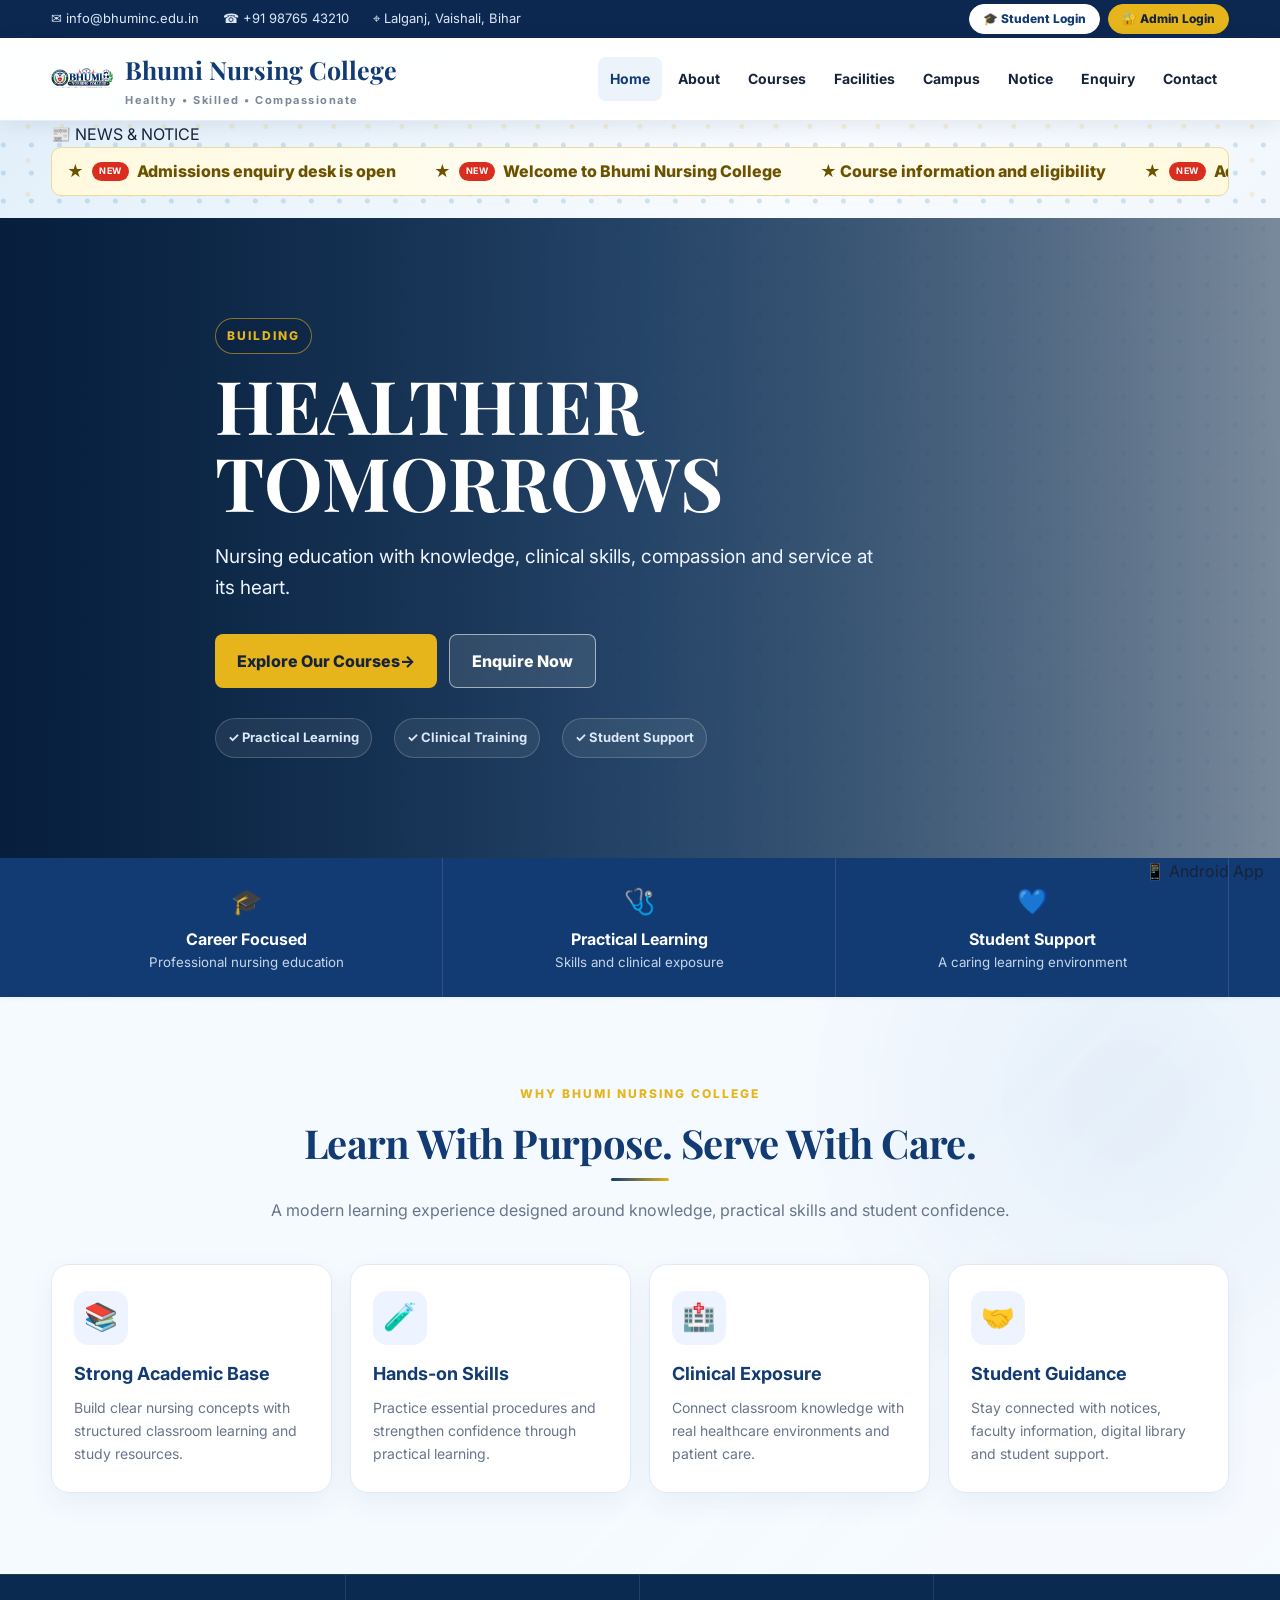
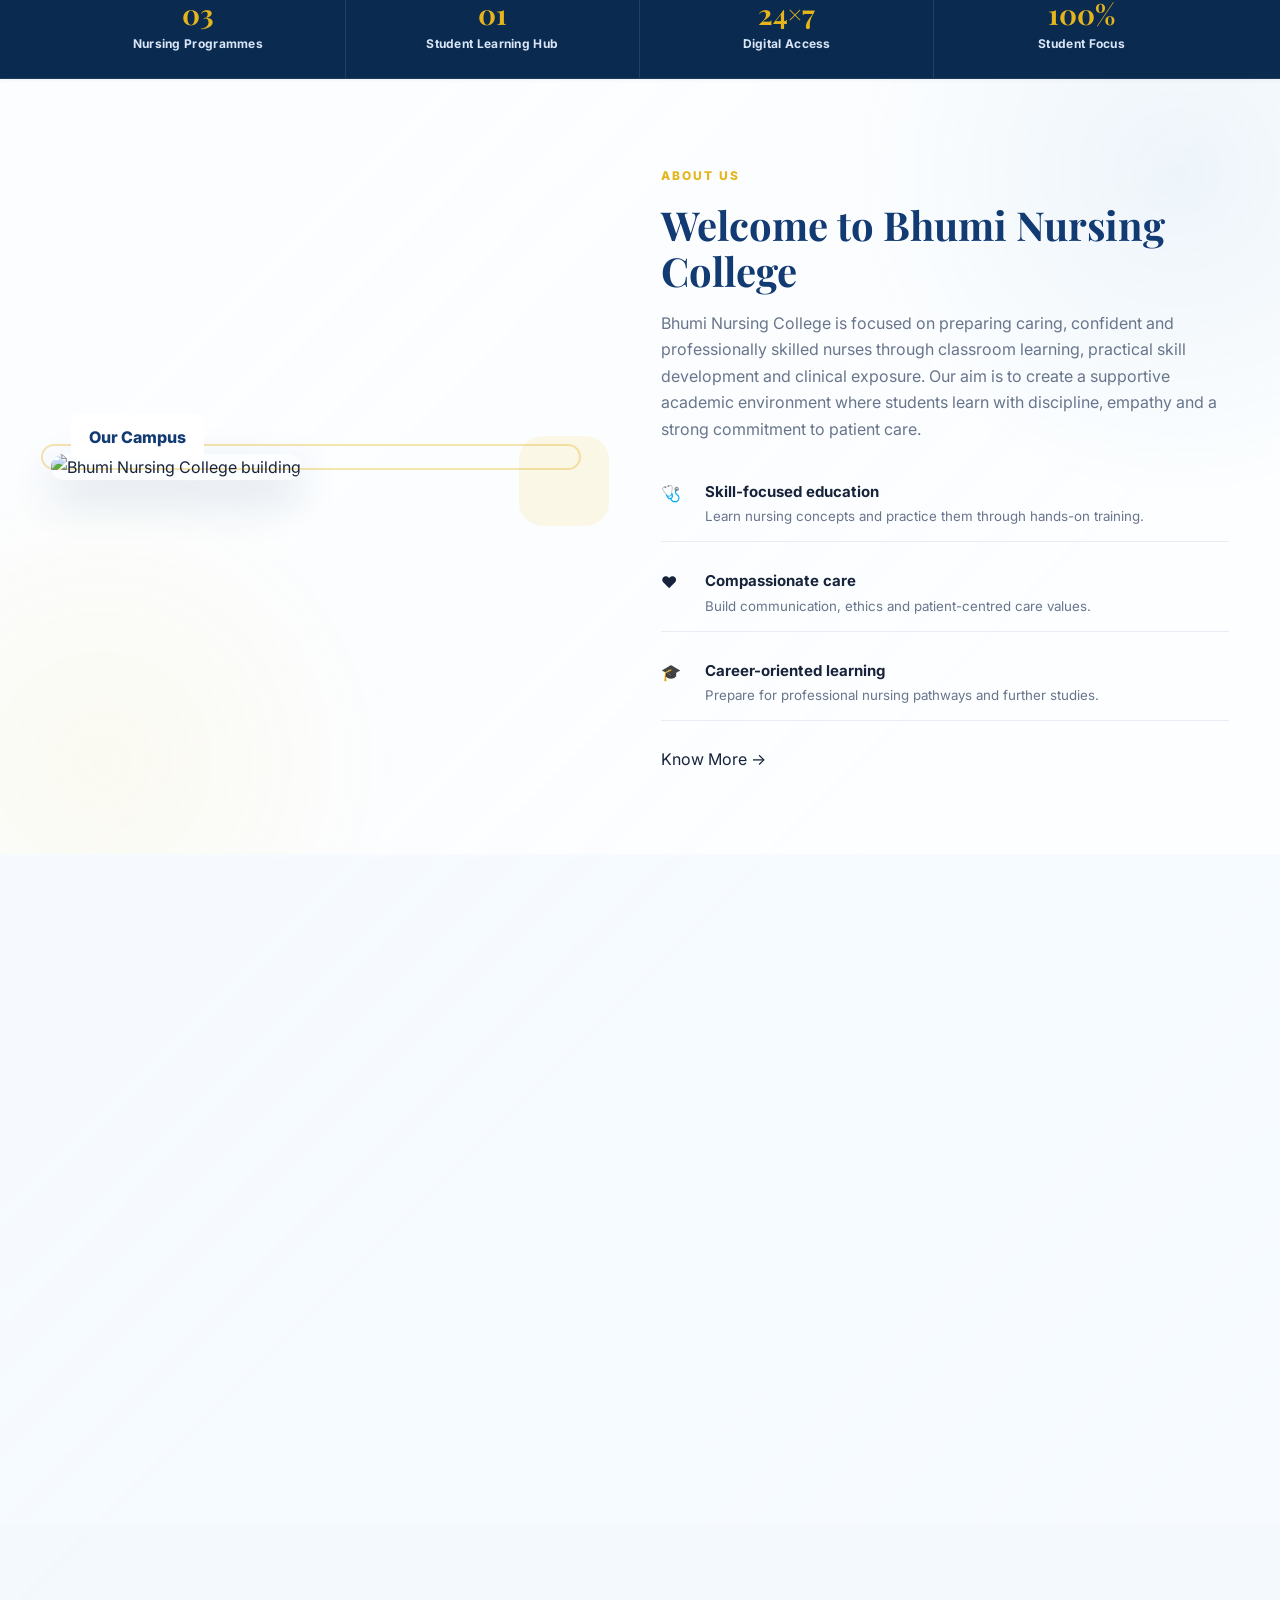
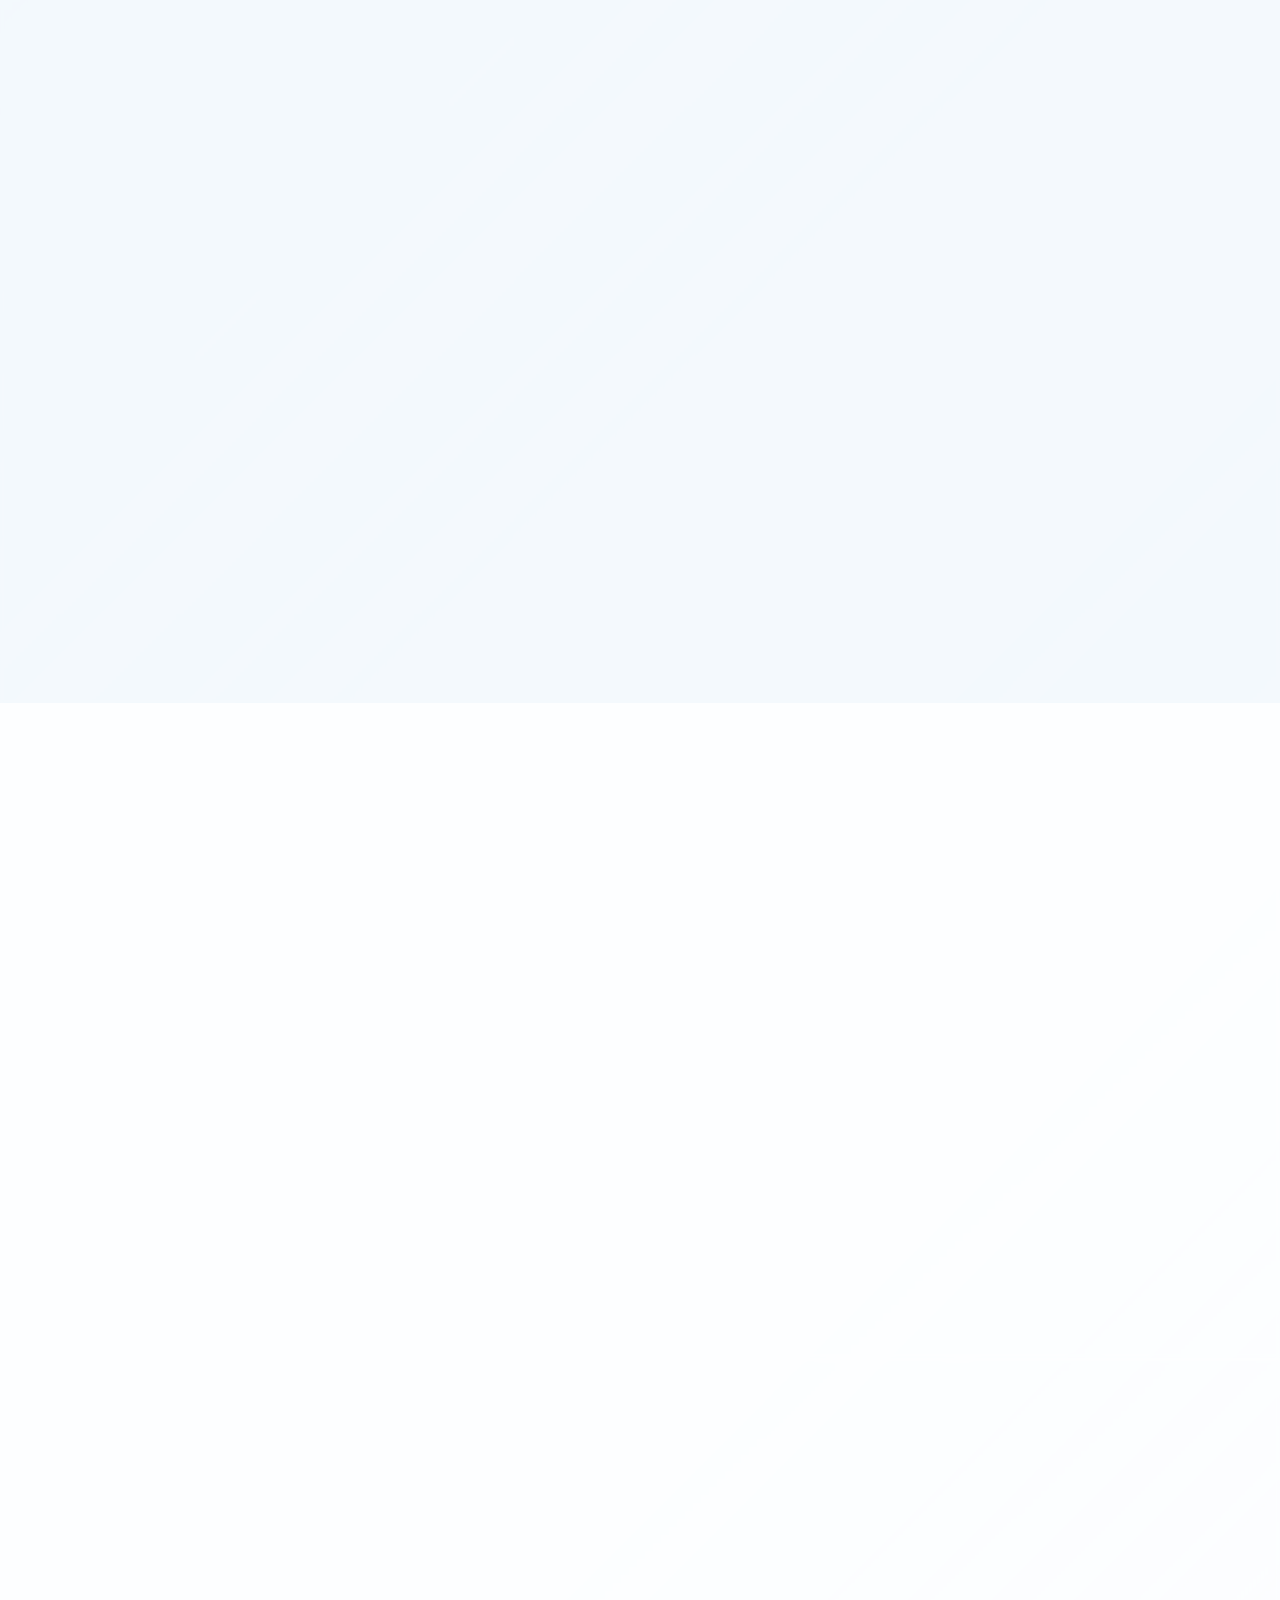
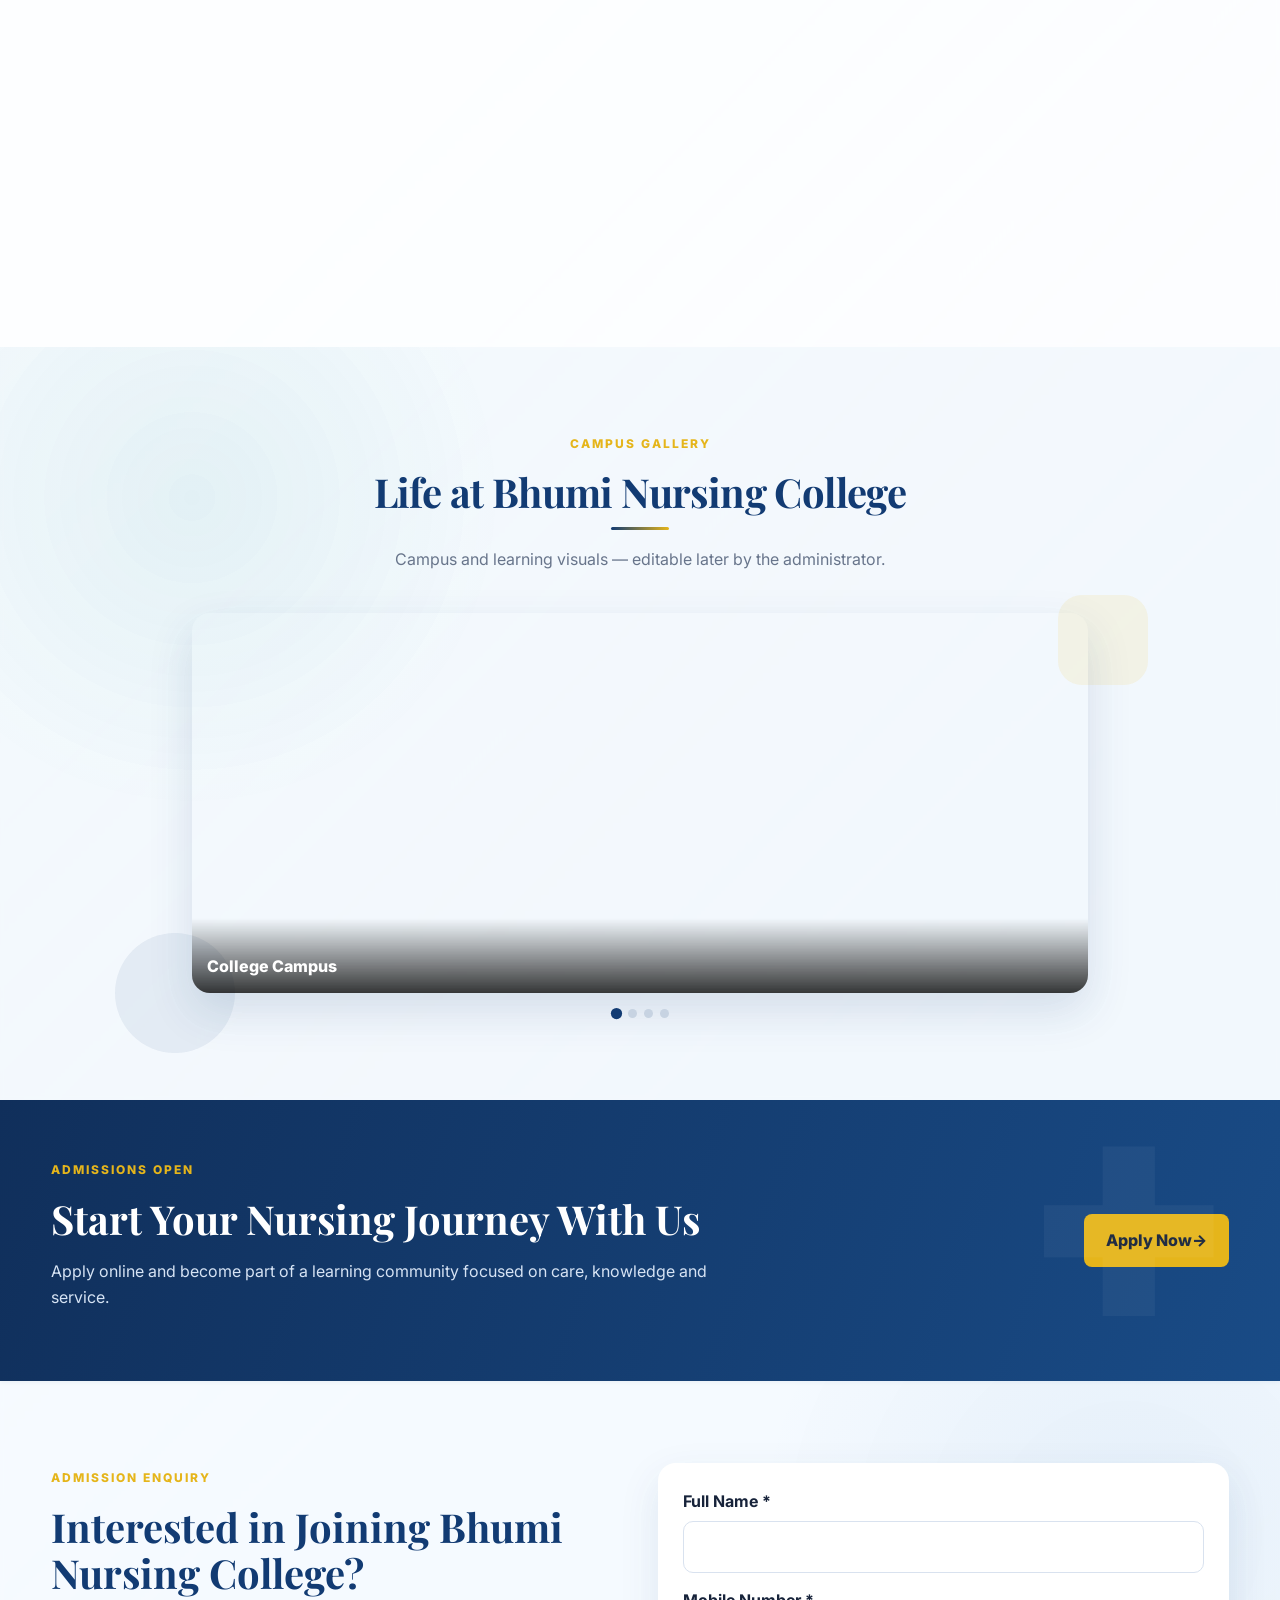
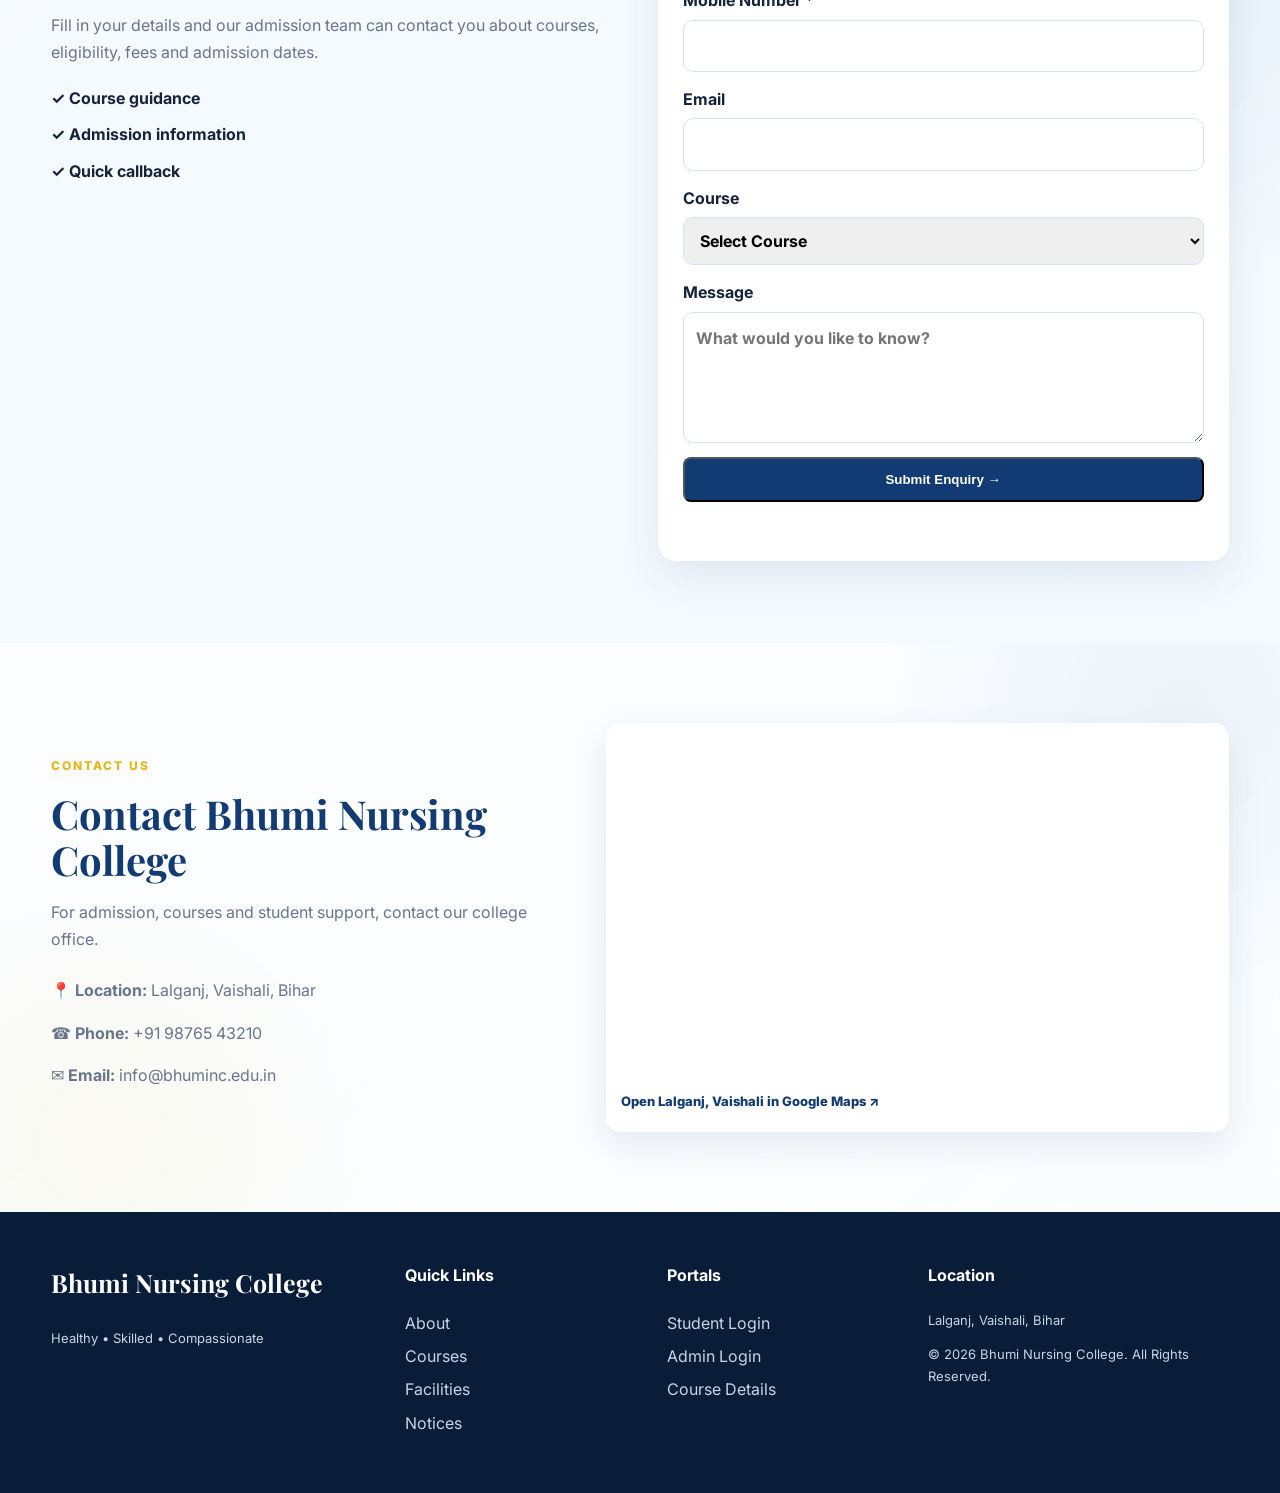
==== commit aab87dbf: "Add premium scroll reveal and header motion effect" ====
--- a/index.html
+++ b/index.html
@@ -6,7 +6,7 @@
 <meta name="description" content="Bhumi Nursing College, Lalganj, Vaishali, Bihar — nursing education, ANM, GNM and B.Sc Nursing.">
 <title>Bhumi Nursing College</title>
 <link rel="icon" href="logo.png?v=20260903">
-<link rel="stylesheet" href="home-style-root.css?v=20260922-bg-final">
+<link rel="stylesheet" href="home-style-root.css?v=20260922-premium-effect1">
 </head>
 <body>
 <div class="topbar" id="topbar"><div class="container topbar-inner"><span>✉ <span id="siteEmail">info@bhuminc.edu.in</span></span><span>☎ <span id="sitePhone">+91 98765 43210</span></span><span>⌖ <span id="siteAddress">Lalganj, Vaishali, Bihar</span></span><div class="portal-links"><a href="student.html">🎓 Student Login</a><a href="admin.html">🔐 Admin Login</a></div></div></div>
@@ -158,4 +158,23 @@
 <script>
 document.querySelector('.menu-btn').addEventListener('click',()=>document.querySelector('.header nav').classList.toggle('open'));
 </script>
-<a href="app-download.html" class="primary-btn" style="position:fixed;right:16px;bottom:16px;z-index:9999;text-decoration:none;border-radius:999px">📱 Android App</a></body></html>+<a href="app-download.html" class="primary-btn" style="position:fixed;right:16px;bottom:16px;z-index:9999;text-decoration:none;border-radius:999px">📱 Android App</a><script>
+(function(){
+  document.documentElement.classList.add('reveal-ready');
+  const items=document.querySelectorAll('.section-head,.about-photo,.section-copy,.why-card,.card,.facility-card,.notice,.chairman-card,.enquiry-form,.map-card,.home-slider');
+  if('IntersectionObserver' in window){
+    const io=new IntersectionObserver((entries)=>{
+      entries.forEach((entry)=>{
+        if(entry.isIntersecting){
+          entry.target.classList.add('is-visible');
+          io.unobserve(entry.target);
+        }
+      });
+    },{threshold:.12,rootMargin:'0px 0px -45px 0px'});
+    items.forEach((el,i)=>{el.style.transitionDelay=((i%4)*70)+'ms';io.observe(el);});
+  }else{items.forEach(el=>el.classList.add('is-visible'))}
+  const header=document.querySelector('.header');
+  const onScroll=()=>{if(header)header.classList.toggle('is-scrolled',window.scrollY>18)};
+  window.addEventListener('scroll',onScroll,{passive:true});onScroll();
+})();
+</script></body></html>
--- a/home-style-root.css
+++ b/home-style-root.css
@@ -259,3 +259,67 @@
     radial-gradient(circle at 88% 18%,rgba(51,122,190,.09),transparent 28%),
     rgba(248,252,255,.76)!important;
 }
+
+
+/* Premium smooth-scroll visual effect — inspired by modern editorial web design */
+html{scroll-behavior:smooth}
+body{overflow-x:hidden}
+.header{transition:background .35s ease,box-shadow .35s ease,backdrop-filter .35s ease}
+.header.is-scrolled{background:rgba(255,255,255,.88);box-shadow:0 10px 32px rgba(15,39,70,.13)}
+.hero{overflow:hidden;isolation:isolate}
+.hero:after{
+  content:"";
+  position:absolute;inset:-5%;
+  z-index:-1;
+  background:inherit;
+  transform:scale(1.04);
+  animation:bhumiHeroDrift 14s ease-in-out infinite alternate;
+}
+@keyframes bhumiHeroDrift{from{transform:scale(1.04) translate3d(0,0,0)}to{transform:scale(1.10) translate3d(-1.2%, -0.7%, 0)}}
+.hero-content>*{animation:bhumiHeroIn .75s ease both}
+.hero-content .eyebrow{animation-delay:.08s}.hero-content h2{animation-delay:.16s}.hero-content p{animation-delay:.24s}.hero-content .hero-actions{animation-delay:.32s}.hero-content .hero-badges{animation-delay:.40s}
+@keyframes bhumiHeroIn{from{opacity:0;transform:translateY(22px)}to{opacity:1;transform:translateY(0)}}
+main>.section,main>.quick-strip,main>.premium-stats,main>.admission,main>.contact-section{
+  position:relative;
+}
+.reveal-ready .section-head,
+.reveal-ready .about-photo,
+.reveal-ready .section-copy,
+.reveal-ready .why-card,
+.reveal-ready .card,
+.reveal-ready .facility-card,
+.reveal-ready .notice,
+.reveal-ready .chairman-card,
+.reveal-ready .enquiry-form,
+.reveal-ready .map-card,
+.reveal-ready .home-slider{
+  opacity:0;
+  transform:translateY(34px);
+  transition:opacity .8s ease,transform .8s cubic-bezier(.2,.7,.2,1);
+}
+.reveal-ready .section-head.is-visible,
+.reveal-ready .about-photo.is-visible,
+.reveal-ready .section-copy.is-visible,
+.reveal-ready .why-card.is-visible,
+.reveal-ready .card.is-visible,
+.reveal-ready .facility-card.is-visible,
+.reveal-ready .notice.is-visible,
+.reveal-ready .chairman-card.is-visible,
+.reveal-ready .enquiry-form.is-visible,
+.reveal-ready .map-card.is-visible,
+.reveal-ready .home-slider.is-visible{
+  opacity:1;transform:none;
+}
+.about-photo img,.gallery-item,.facility-card .photo{
+  transition:transform .8s cubic-bezier(.2,.7,.2,1),filter .5s ease;
+}
+.about-photo:hover img{transform:scale(1.035)}
+.gallery-item:hover,.facility-card:hover .photo{transform:scale(1.025)}
+.why-card,.card,.notice,.chairman-card,.enquiry-form,.map-card{
+  transition:transform .45s cubic-bezier(.2,.7,.2,1),box-shadow .45s ease,border-color .45s ease;
+}
+@media(prefers-reduced-motion:reduce){
+  *,*:before,*:after{animation:none!important;transition:none!important;scroll-behavior:auto!important}
+  .reveal-ready .section-head,.reveal-ready .about-photo,.reveal-ready .section-copy,.reveal-ready .why-card,.reveal-ready .card,.reveal-ready .facility-card,.reveal-ready .notice,.reveal-ready .chairman-card,.reveal-ready .enquiry-form,.reveal-ready .map-card,.reveal-ready .home-slider{opacity:1!important;transform:none!important}
+}
+@media(max-width:700px){.hero:after{animation-duration:18s}.hero-content>*{animation-duration:.6s}}
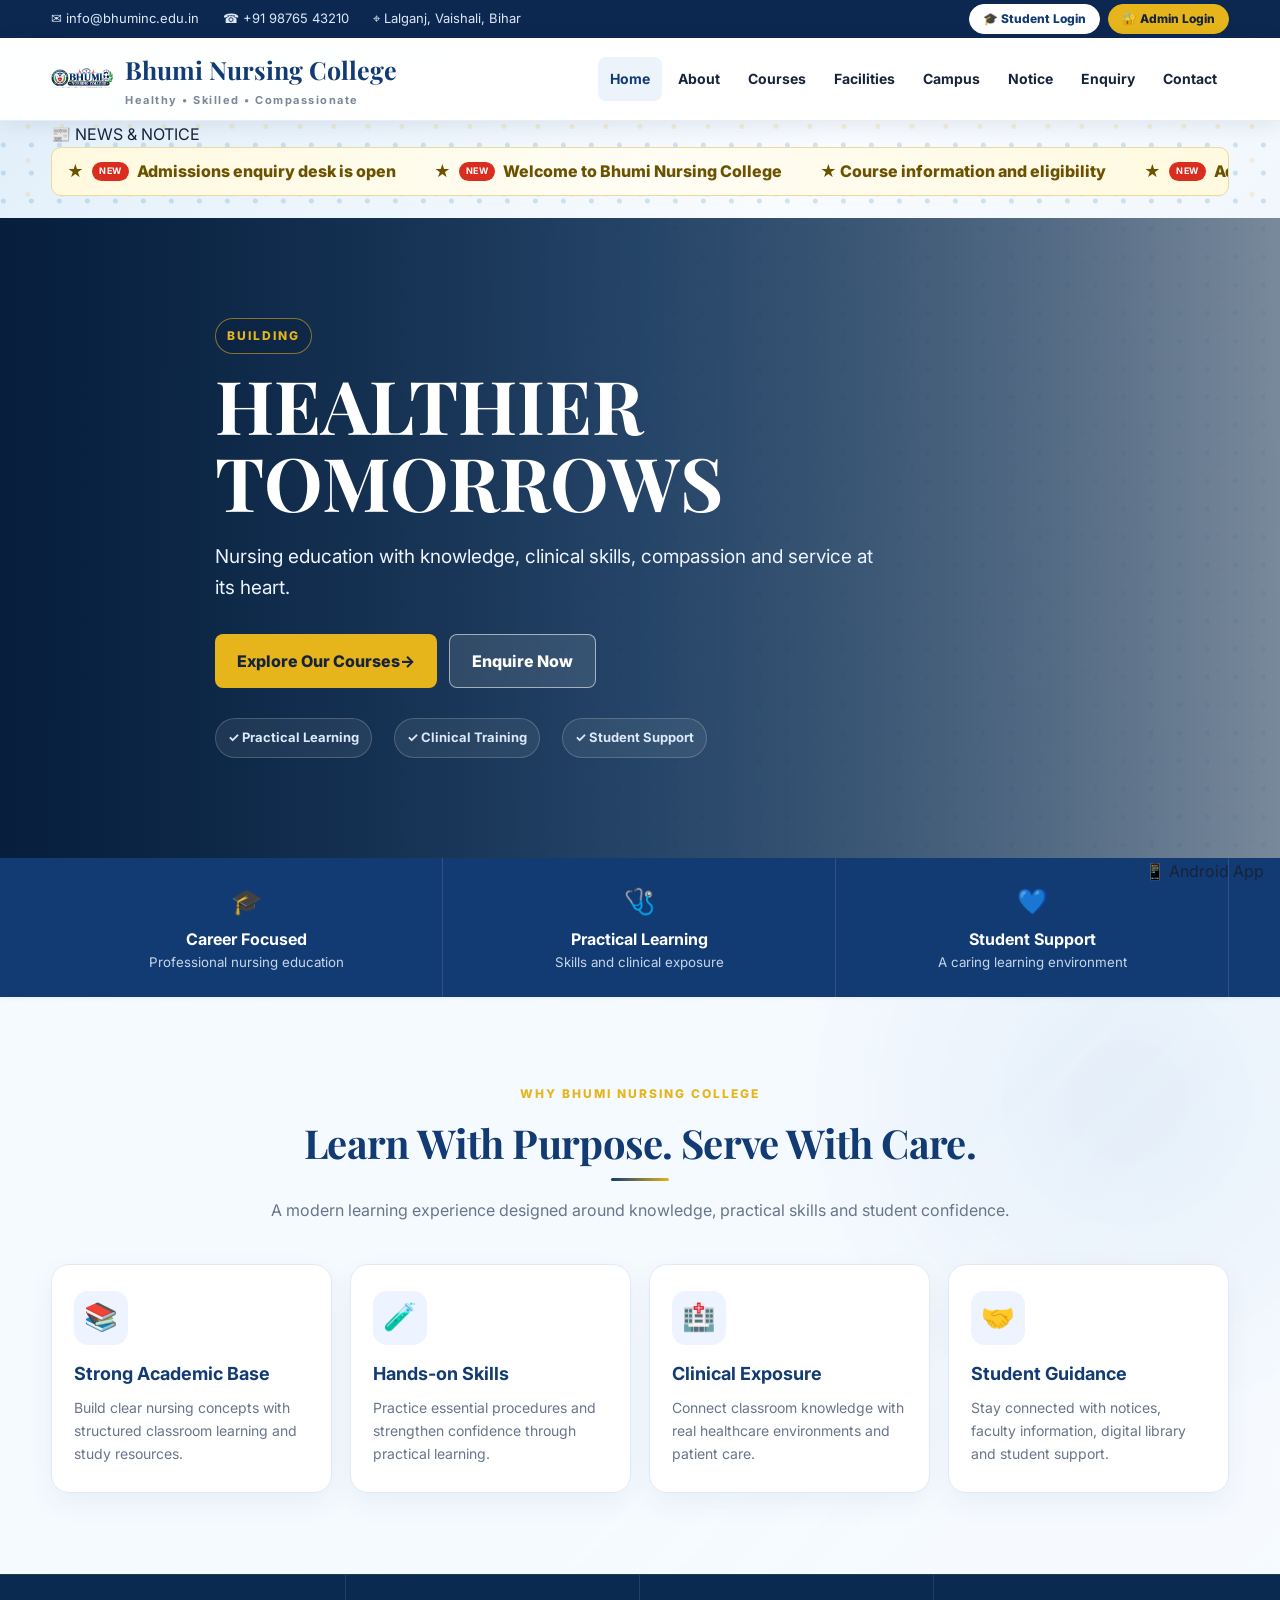
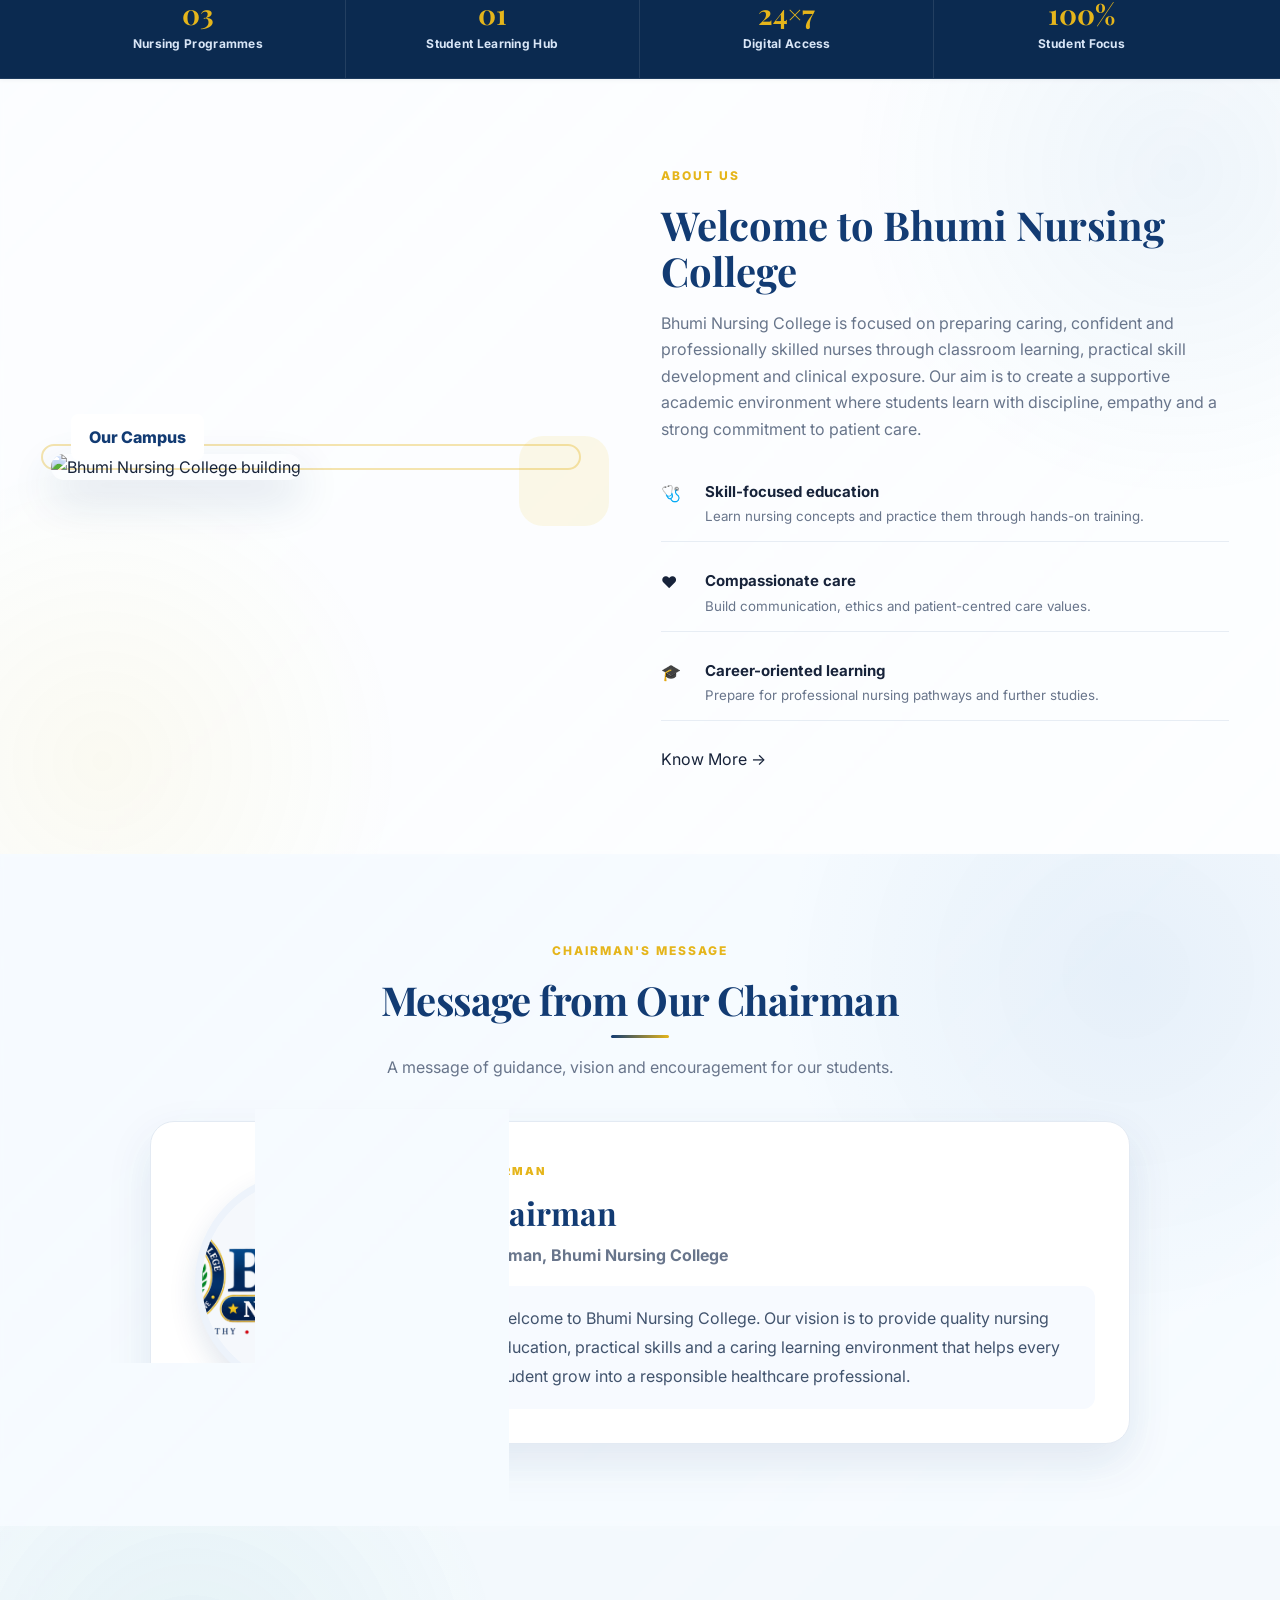
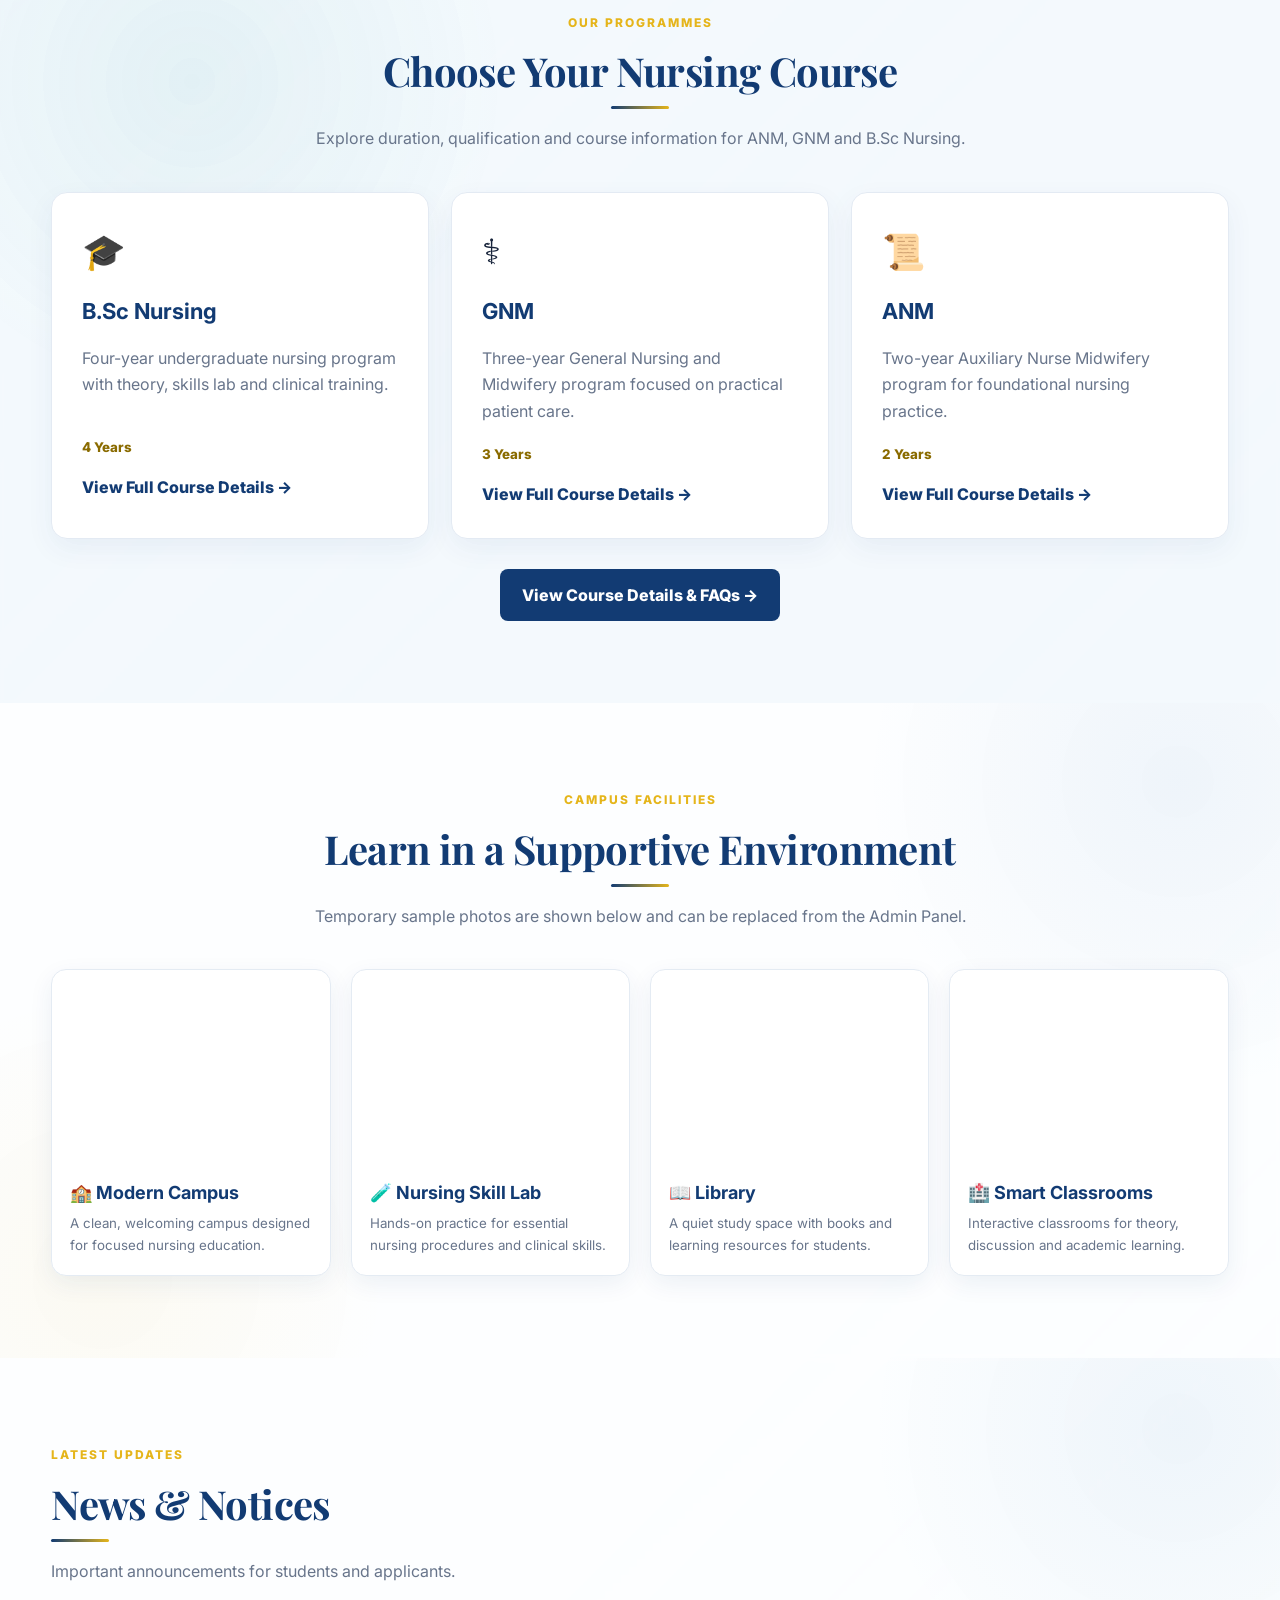
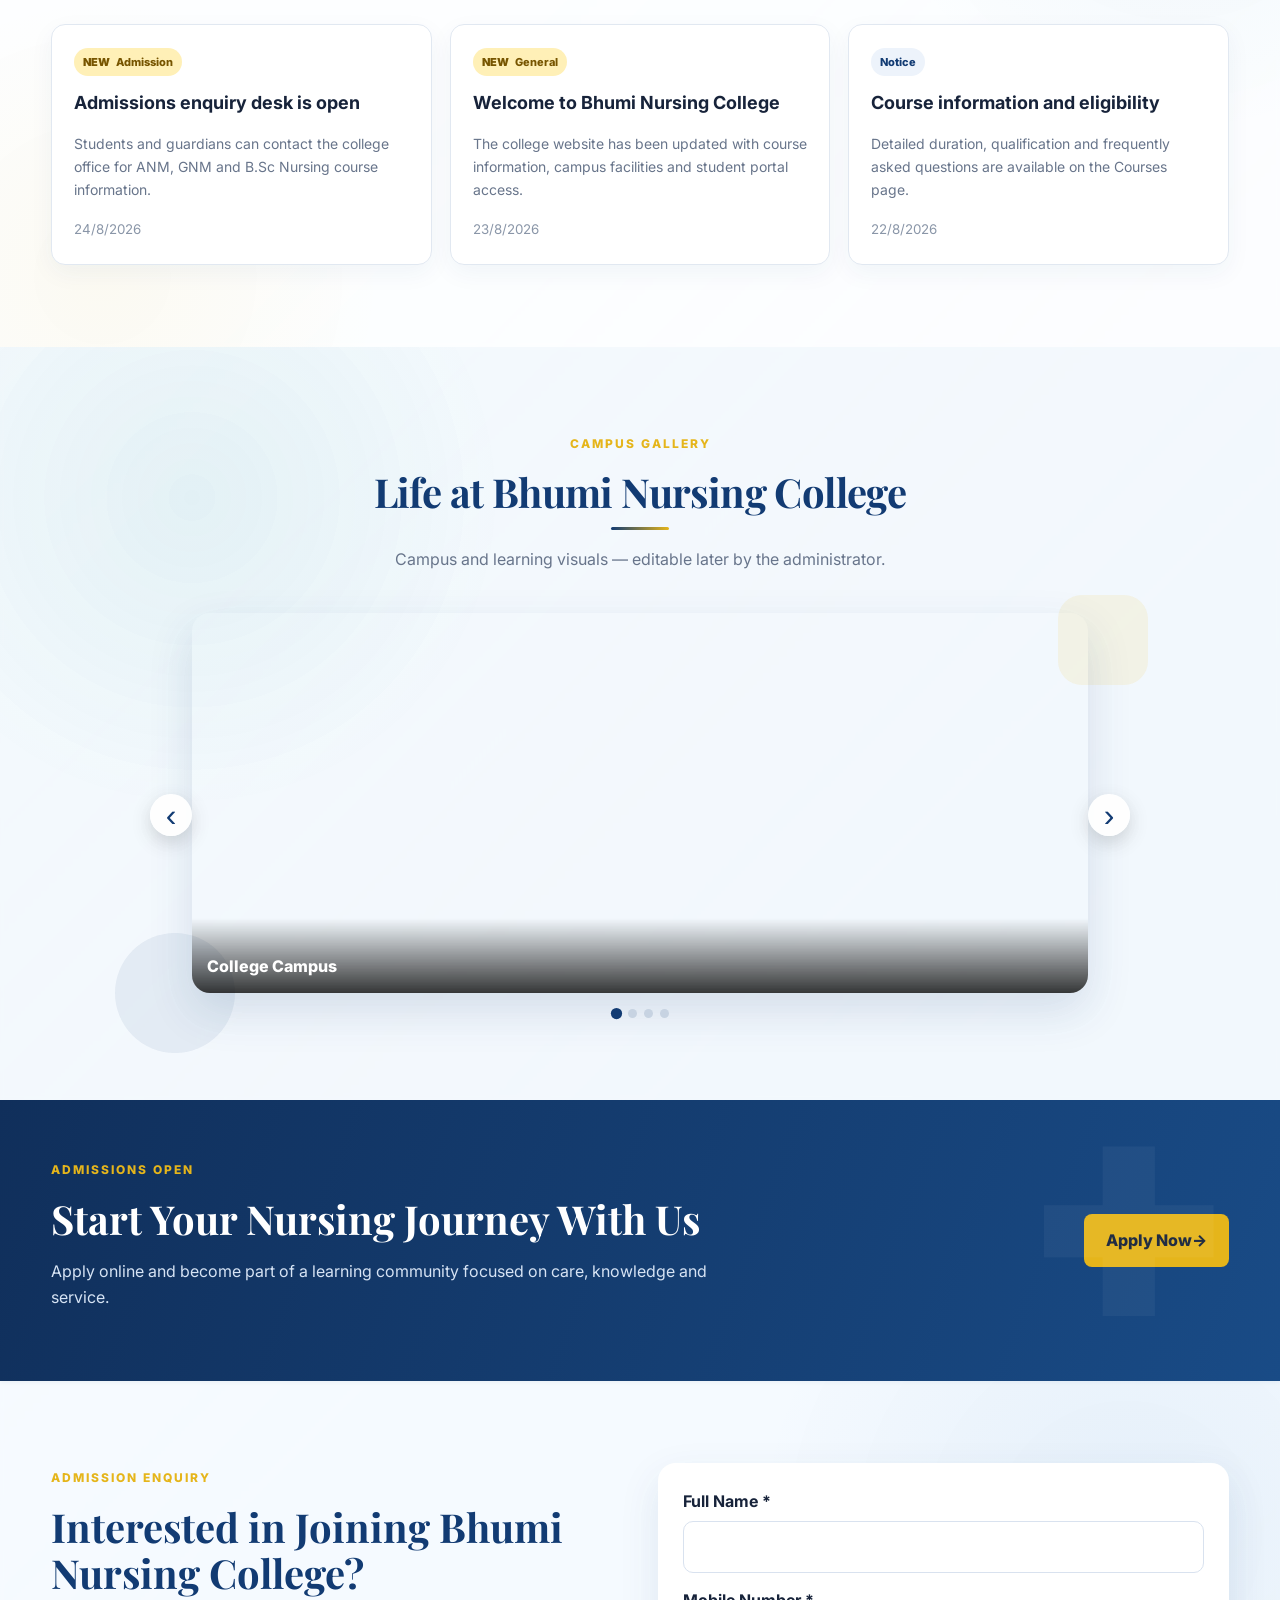
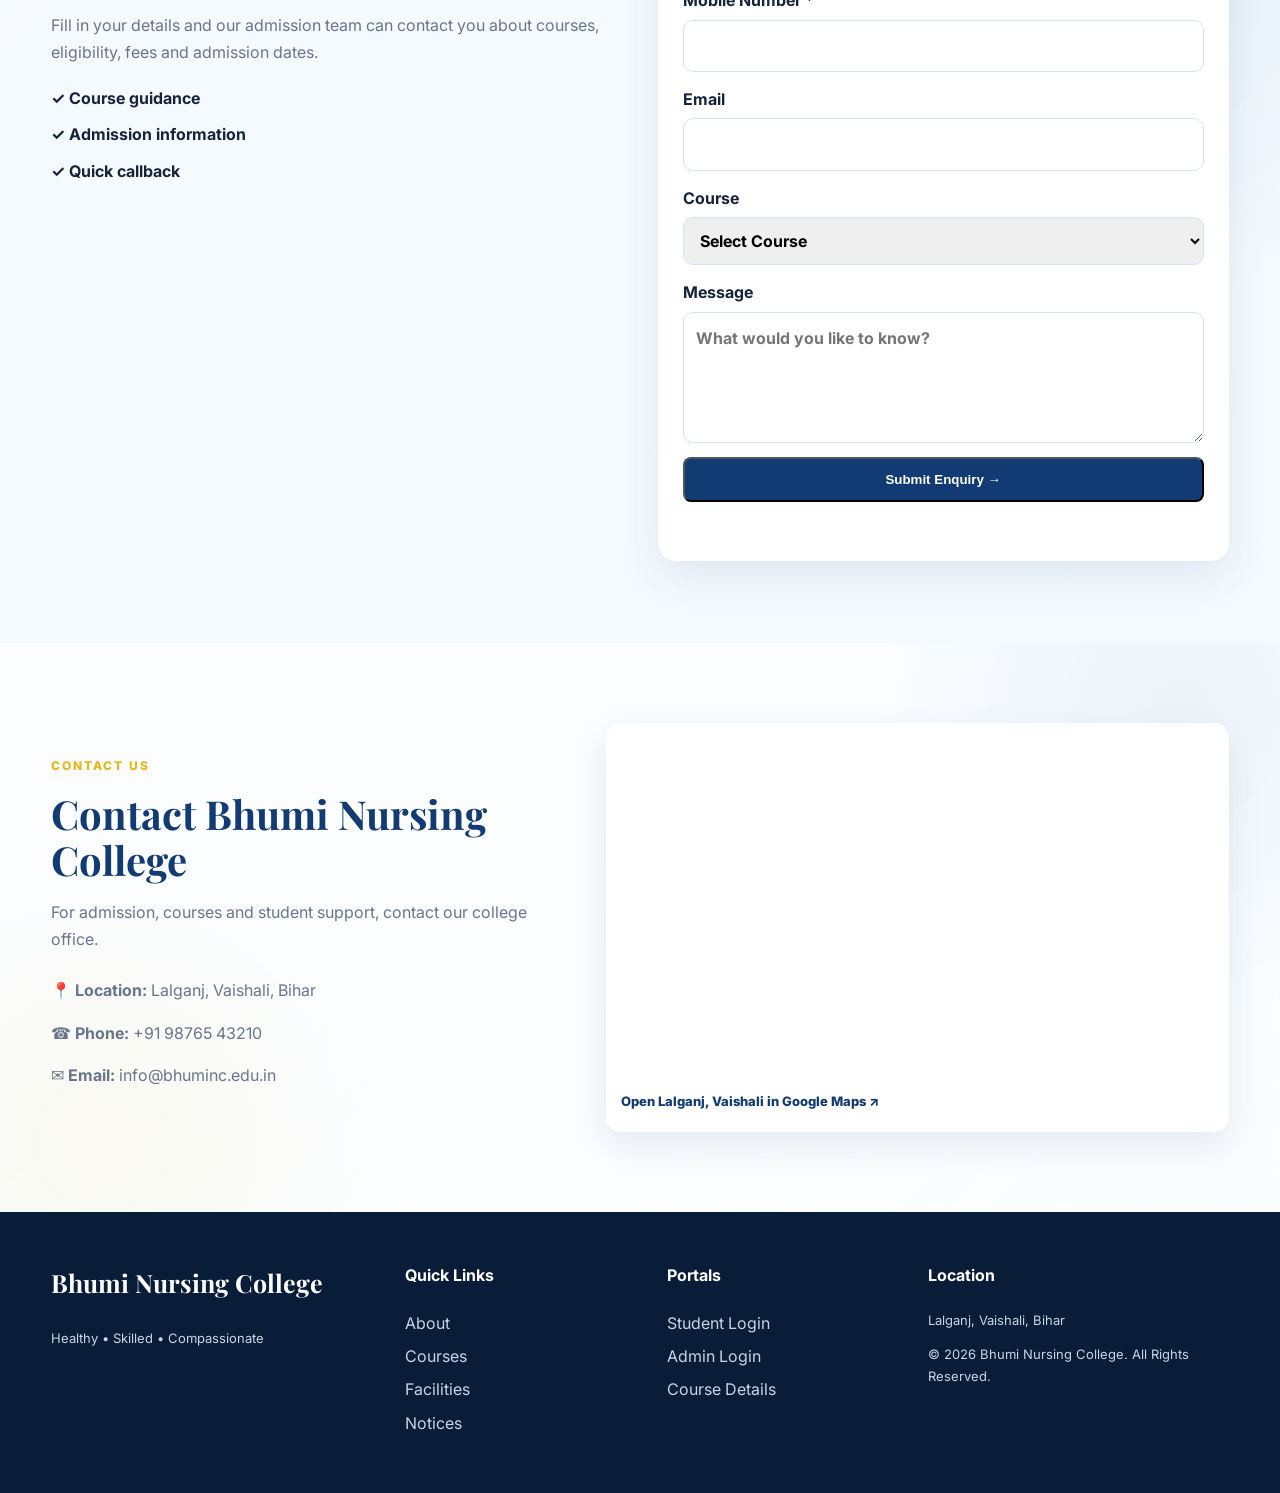
==== commit ca7e86f3: "Fix dynamically rendered homepage cards after visual effects" ====
--- a/index.html
+++ b/index.html
@@ -6,7 +6,7 @@
 <meta name="description" content="Bhumi Nursing College, Lalganj, Vaishali, Bihar — nursing education, ANM, GNM and B.Sc Nursing.">
 <title>Bhumi Nursing College</title>
 <link rel="icon" href="logo.png?v=20260903">
-<link rel="stylesheet" href="home-style-root.css?v=20260922-premium-effect1">
+<link rel="stylesheet" href="home-style-root.css?v=20260922-premium-effect2">
 </head>
 <body>
 <div class="topbar" id="topbar"><div class="container topbar-inner"><span>✉ <span id="siteEmail">info@bhuminc.edu.in</span></span><span>☎ <span id="sitePhone">+91 98765 43210</span></span><span>⌖ <span id="siteAddress">Lalganj, Vaishali, Bihar</span></span><div class="portal-links"><a href="student.html">🎓 Student Login</a><a href="admin.html">🔐 Admin Login</a></div></div></div>
@@ -172,6 +172,14 @@
       });
     },{threshold:.12,rootMargin:'0px 0px -45px 0px'});
     items.forEach((el,i)=>{el.style.transitionDelay=((i%4)*70)+'ms';io.observe(el);});
+    const watch=new MutationObserver((mutations)=>{
+      mutations.forEach(m=>m.addedNodes.forEach(node=>{
+        if(!(node instanceof Element)) return;
+        const dynamic=node.matches('.card,.facility-card,.notice,.why-card')?[node]:Array.from(node.querySelectorAll('.card,.facility-card,.notice,.why-card'));
+        dynamic.forEach(el=>{el.classList.add('is-visible');});
+      }));
+    });
+    watch.observe(document.body,{childList:true,subtree:true});
   }else{items.forEach(el=>el.classList.add('is-visible'))}
   const header=document.querySelector('.header');
   const onScroll=()=>{if(header)header.classList.toggle('is-scrolled',window.scrollY>18)};
--- a/home-style-root.css
+++ b/home-style-root.css
@@ -323,3 +323,13 @@
   .reveal-ready .section-head,.reveal-ready .about-photo,.reveal-ready .section-copy,.reveal-ready .why-card,.reveal-ready .card,.reveal-ready .facility-card,.reveal-ready .notice,.reveal-ready .chairman-card,.reveal-ready .enquiry-form,.reveal-ready .map-card,.reveal-ready .home-slider{opacity:1!important;transform:none!important}
 }
 @media(max-width:700px){.hero:after{animation-duration:18s}.hero-content>*{animation-duration:.6s}}
+
+/* Keep CMS-generated course/facility cards visible after dynamic rendering */
+.reveal-ready .card,
+.reveal-ready .facility-card,
+.reveal-ready .notice,
+.reveal-ready .why-card{opacity:1;transform:none}
+.reveal-ready .card.is-visible,
+.reveal-ready .facility-card.is-visible,
+.reveal-ready .notice.is-visible,
+.reveal-ready .why-card.is-visible{opacity:1;transform:none}
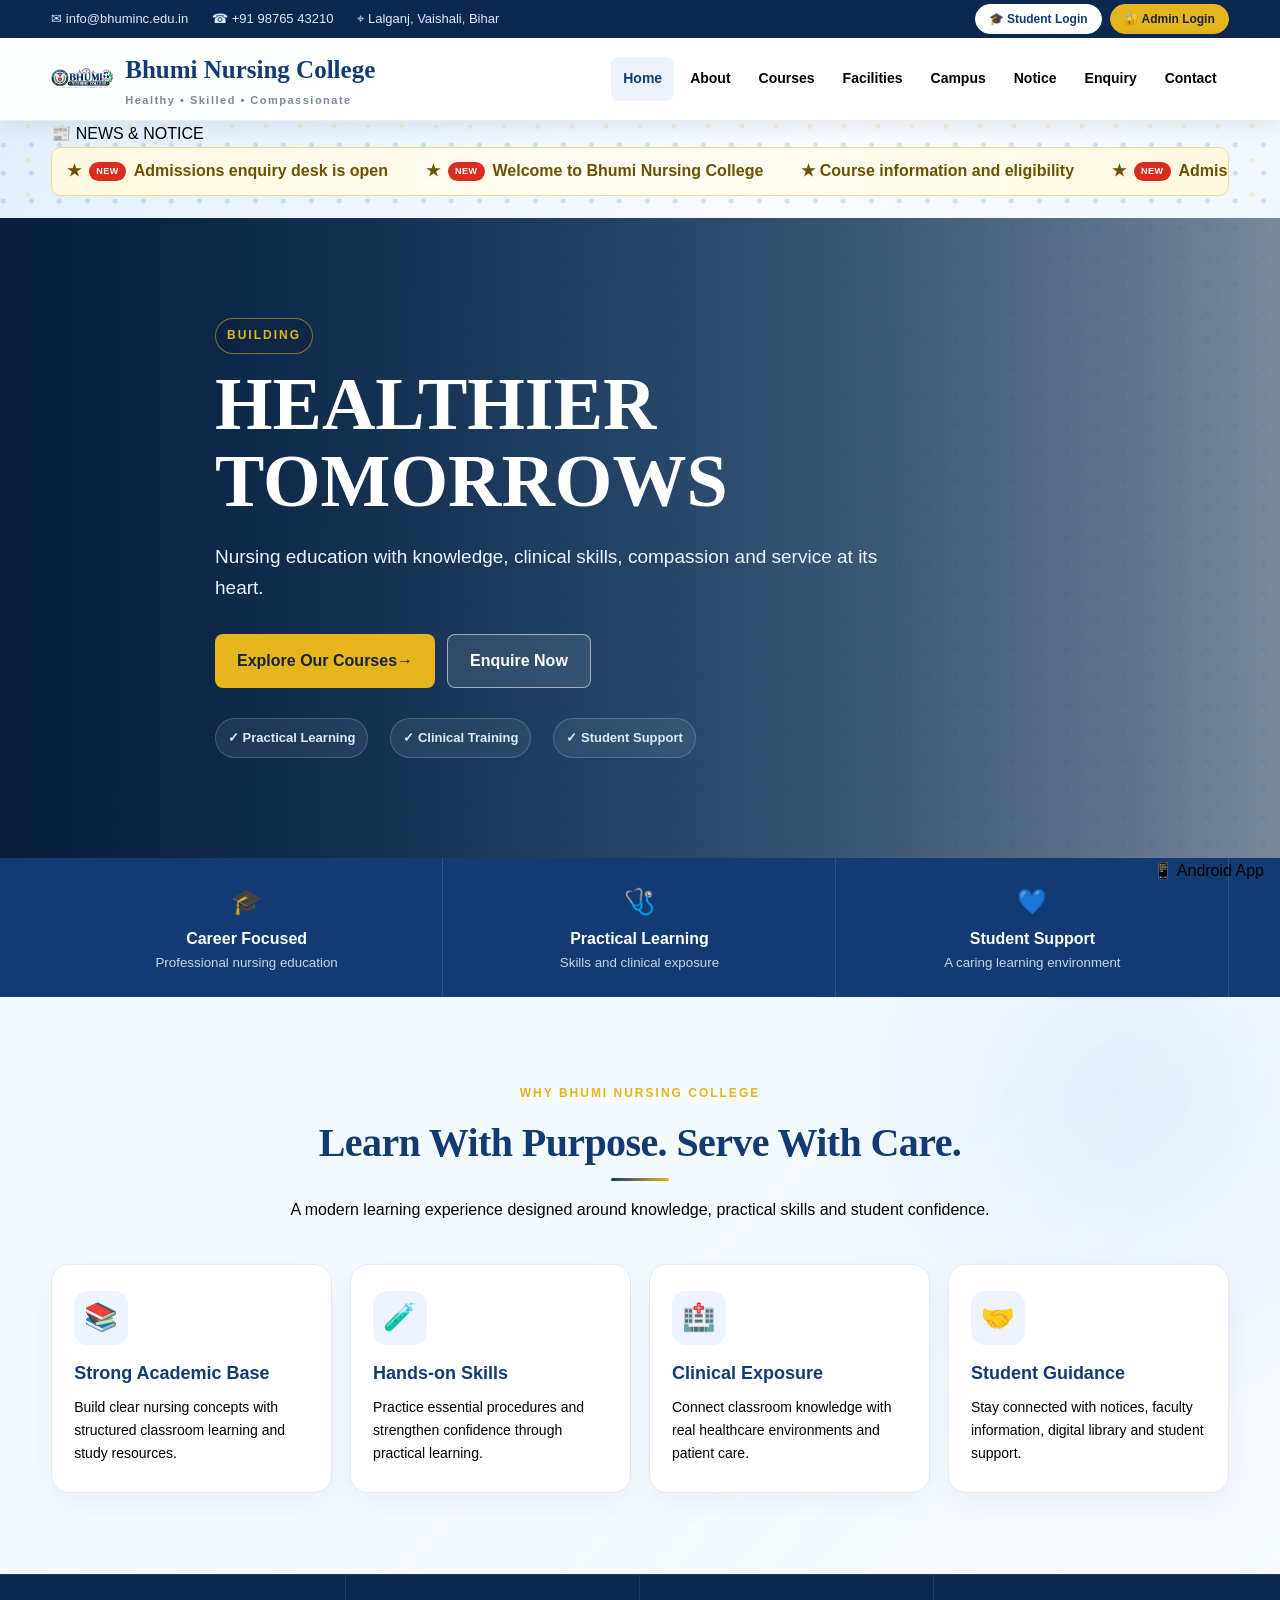
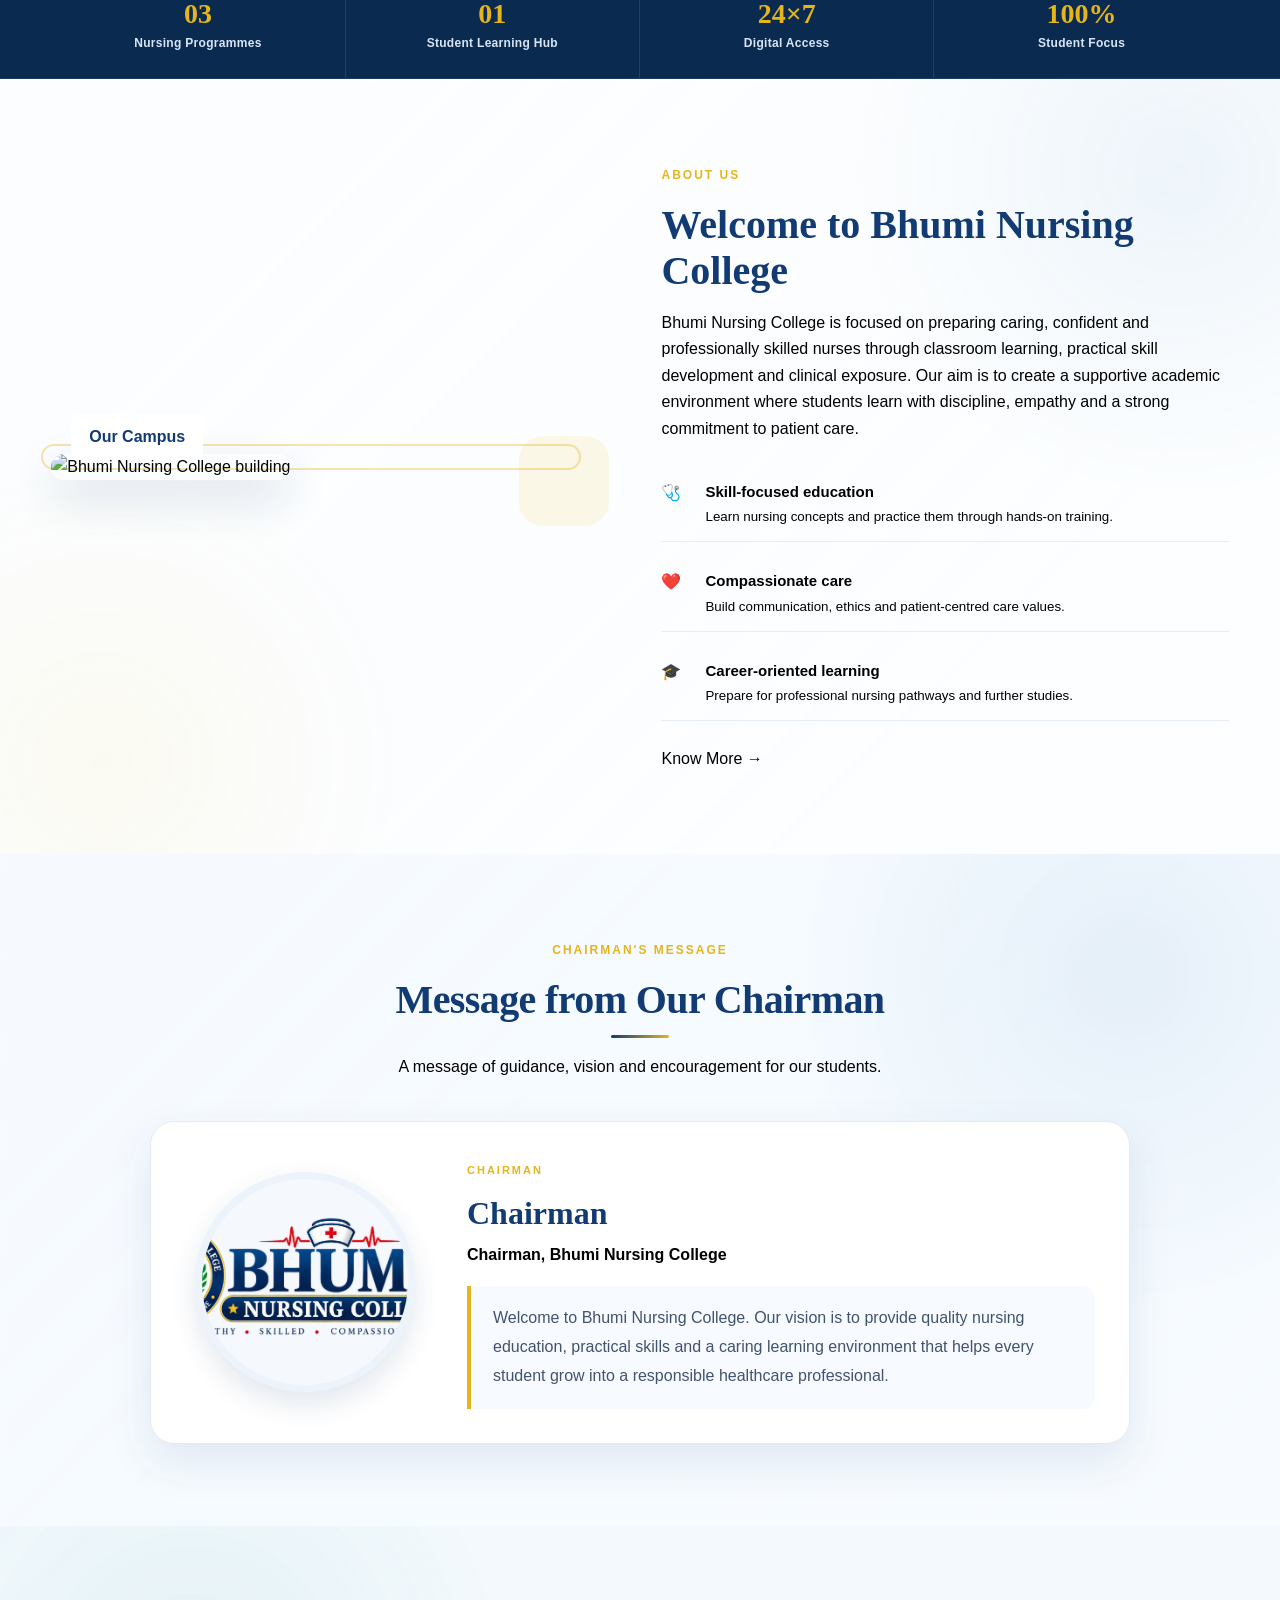
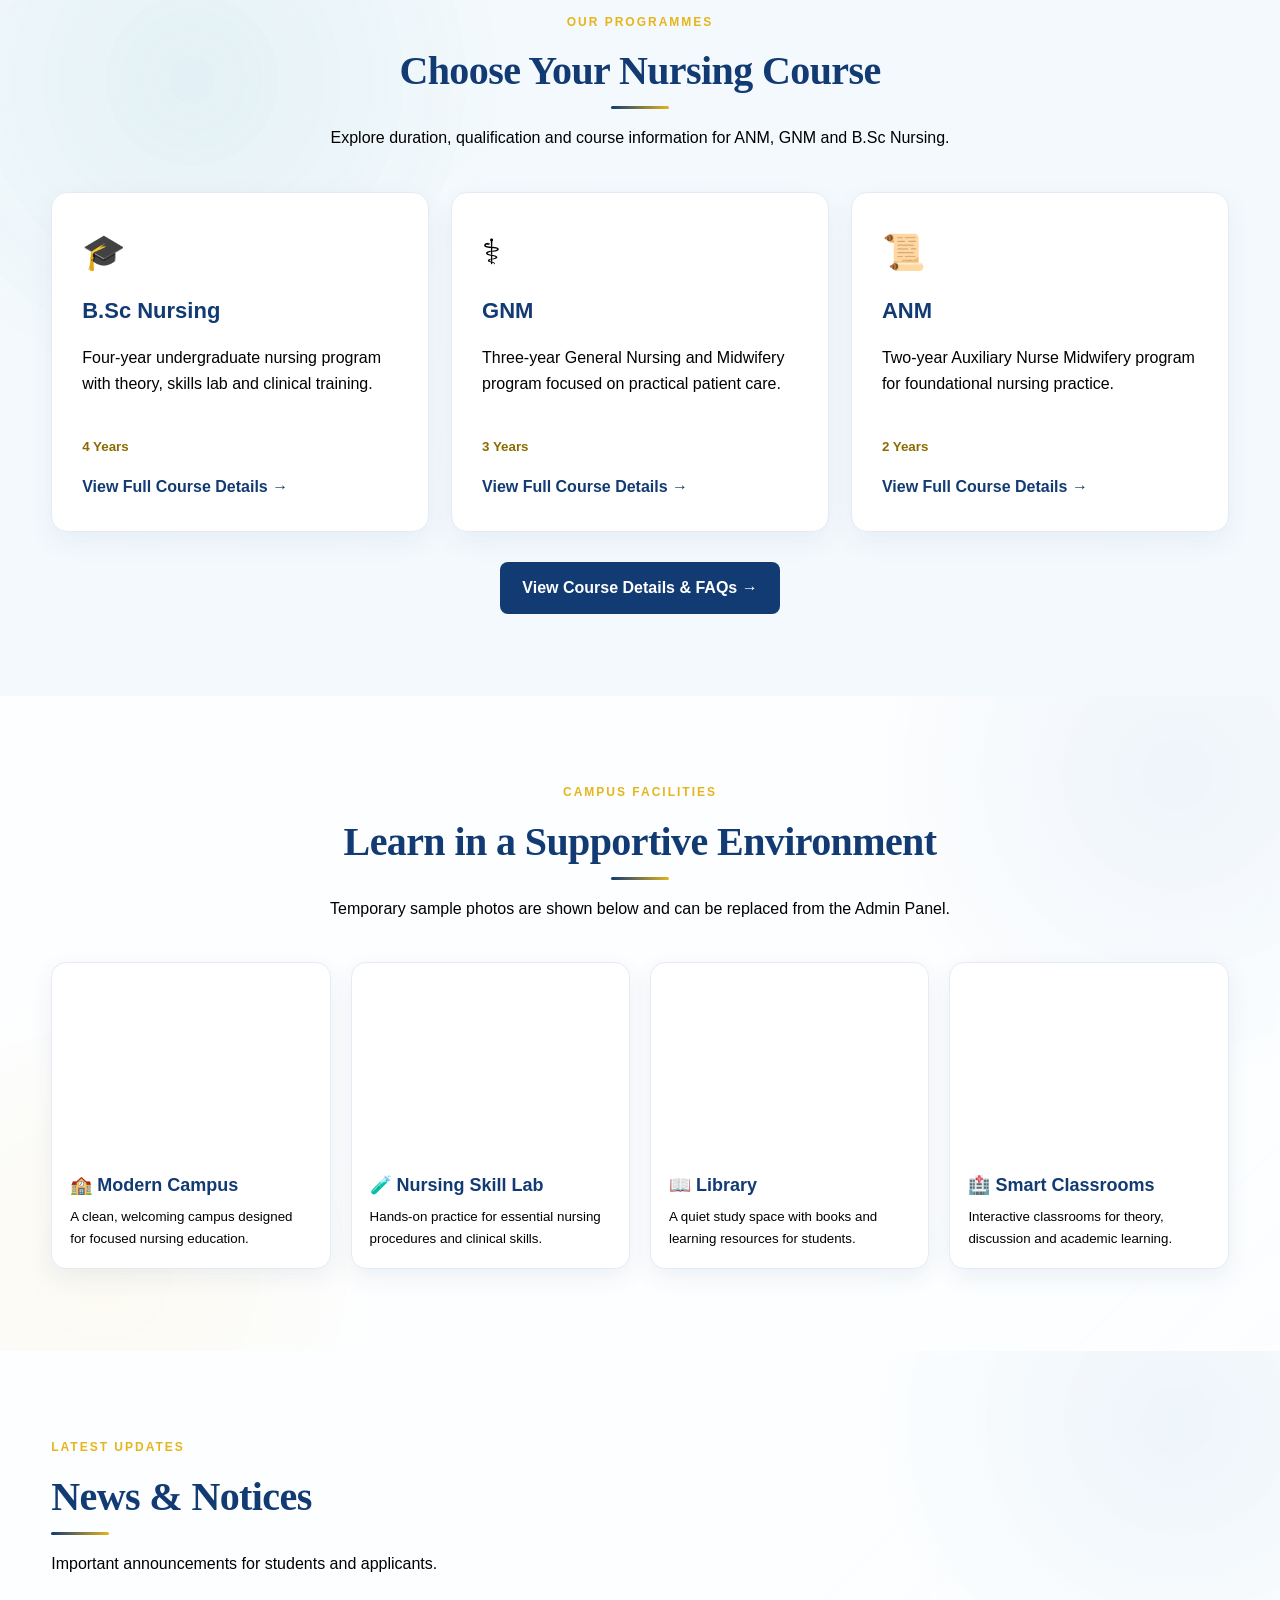
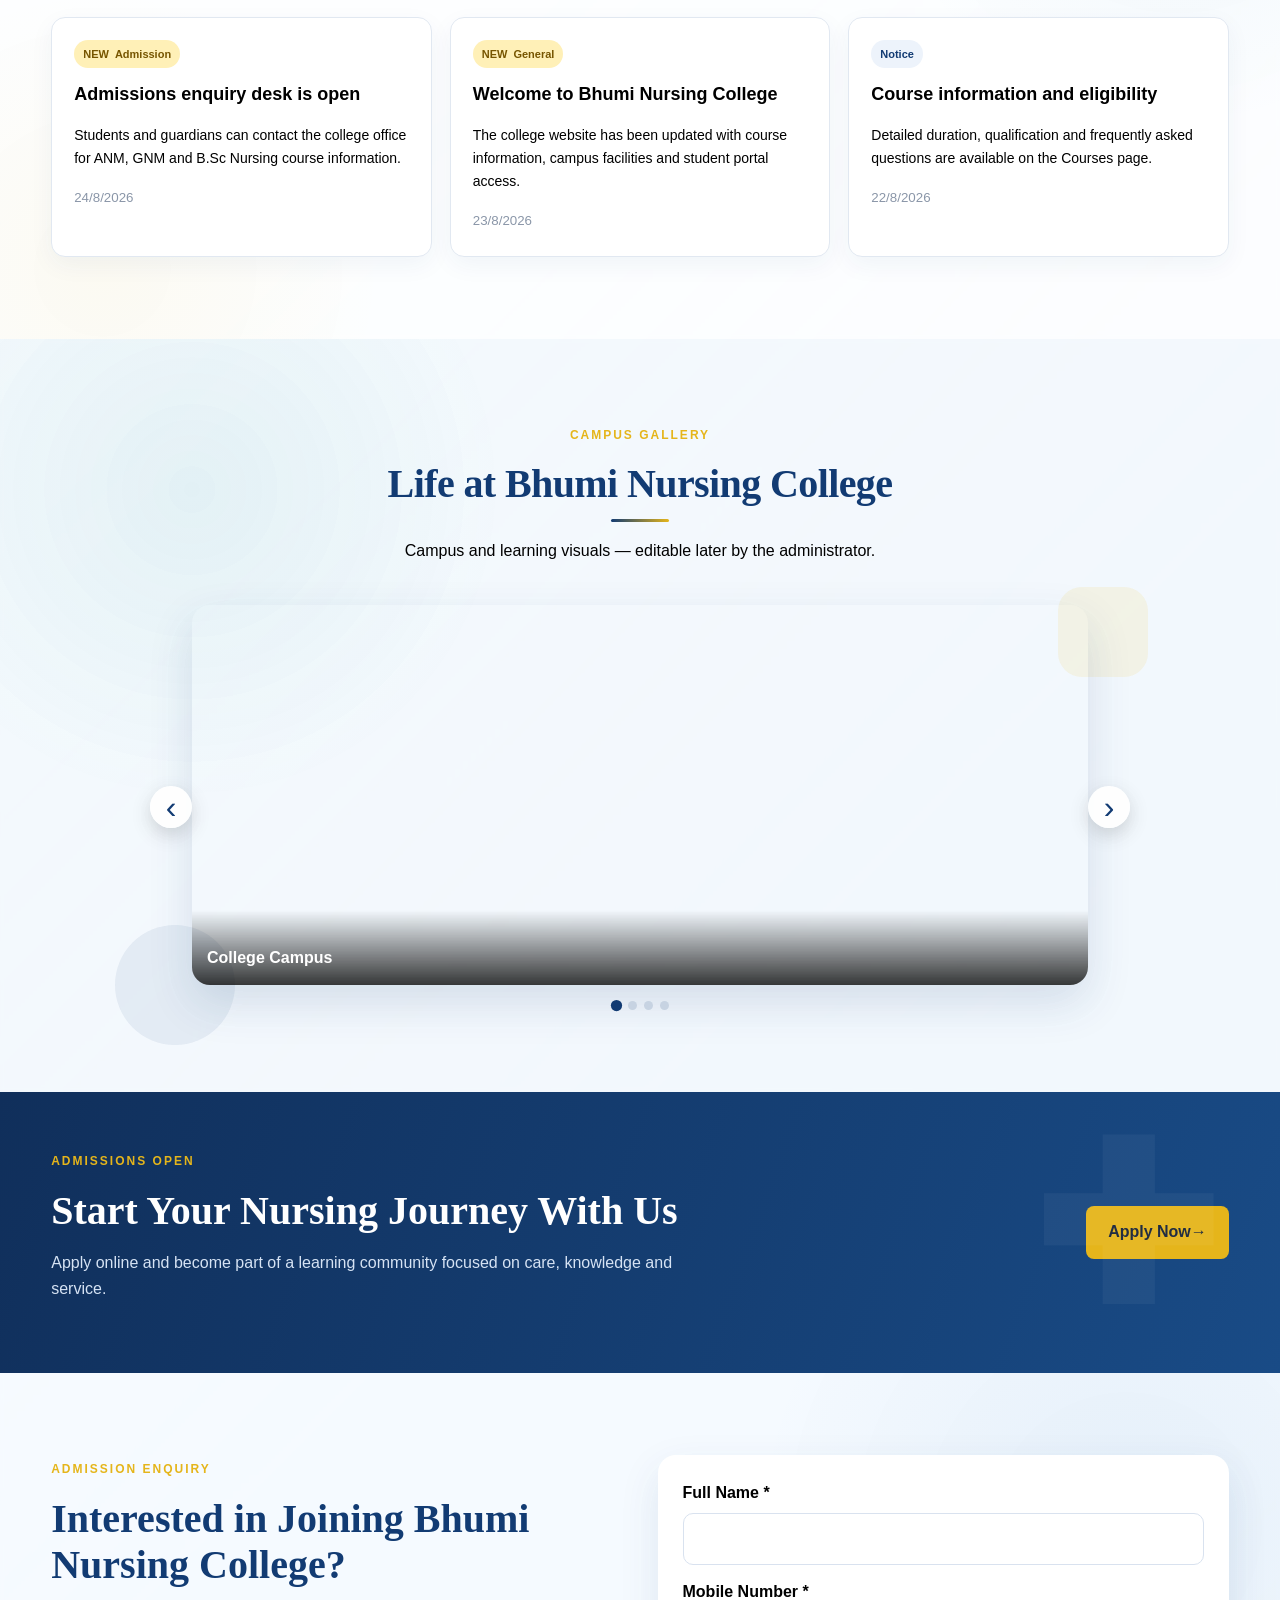
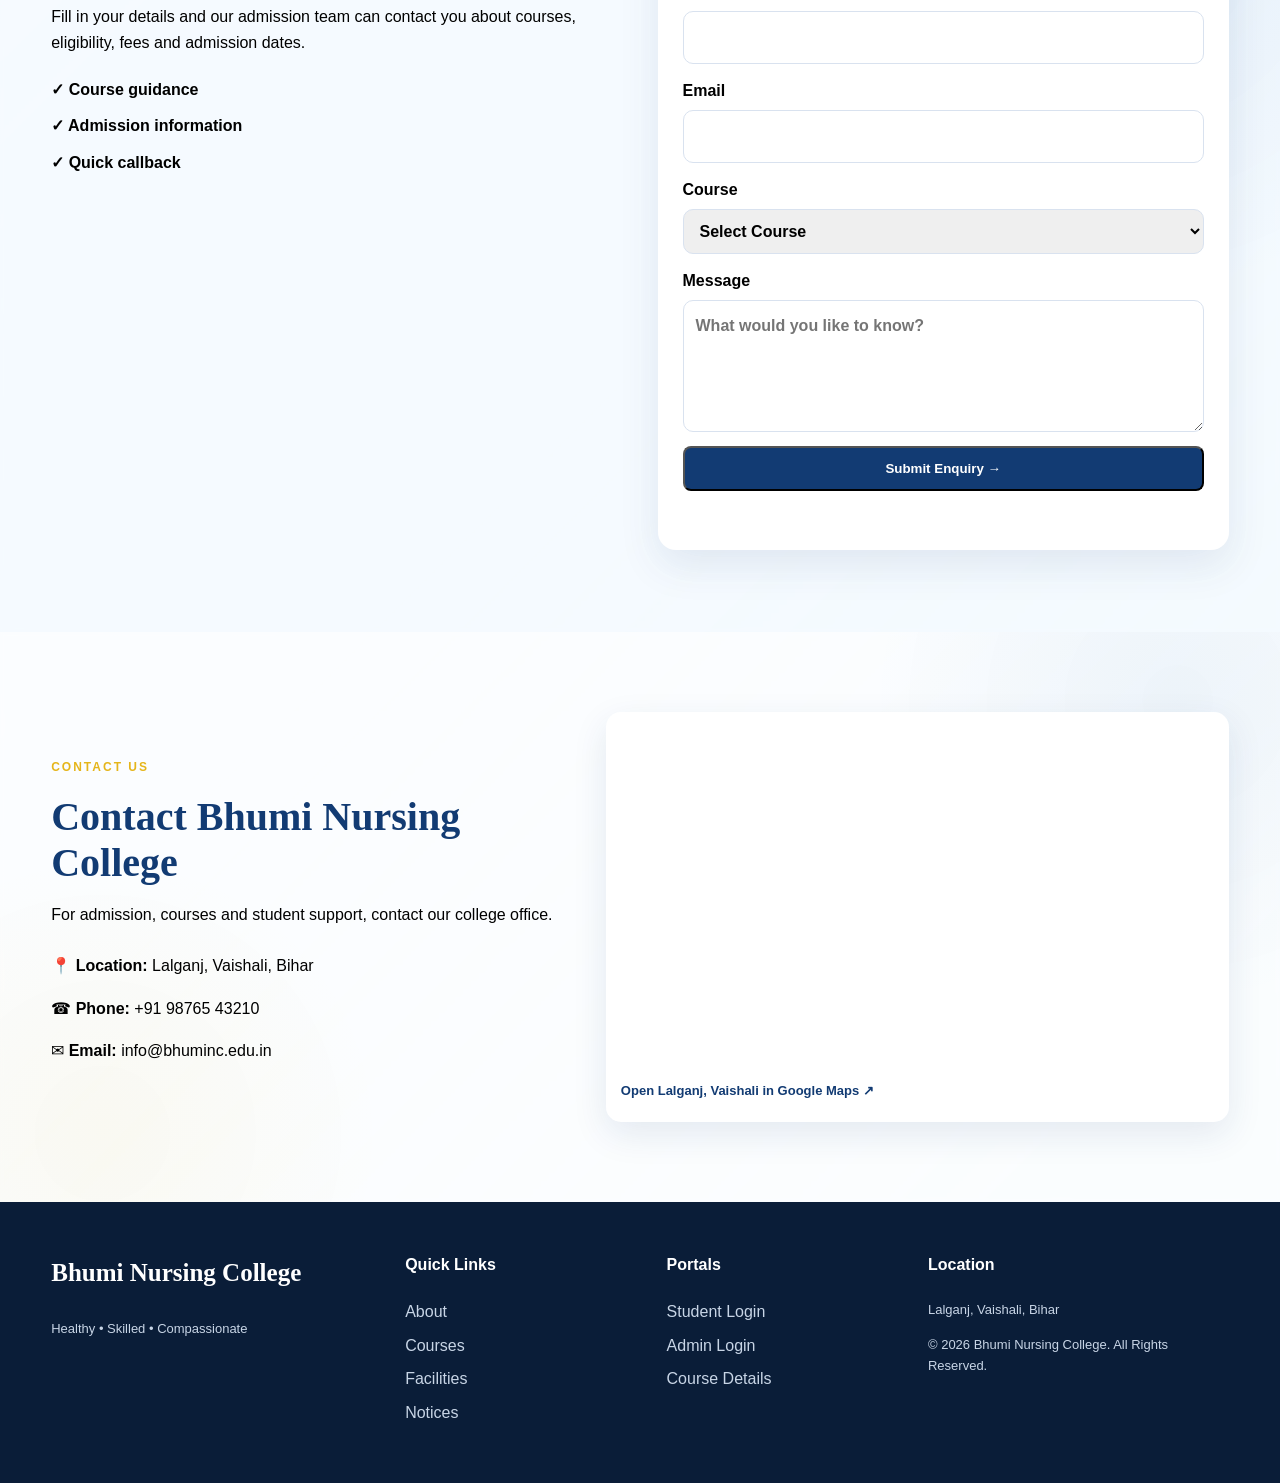
==== commit dee81d7a: "Optimize homepage scripts and add star page transition" ====
--- a/index.html
+++ b/index.html
@@ -6,7 +6,7 @@
 <meta name="description" content="Bhumi Nursing College, Lalganj, Vaishali, Bihar — nursing education, ANM, GNM and B.Sc Nursing.">
 <title>Bhumi Nursing College</title>
 <link rel="icon" href="logo.png?v=20260903">
-<link rel="stylesheet" href="home-style-root.css?v=20260922-premium-effect2">
+<link rel="stylesheet" href="home-style-root.css?v=20260922-speed-transition1">
 </head>
 <body>
 <div class="topbar" id="topbar"><div class="container topbar-inner"><span>✉ <span id="siteEmail">info@bhuminc.edu.in</span></span><span>☎ <span id="sitePhone">+91 98765 43210</span></span><span>⌖ <span id="siteAddress">Lalganj, Vaishali, Bihar</span></span><div class="portal-links"><a href="student.html">🎓 Student Login</a><a href="admin.html">🔐 Admin Login</a></div></div></div>
@@ -137,8 +137,8 @@
 </main>
 
 <footer><div class="container footer-grid"><div><h3 id="footerName">Bhumi Nursing College</h3><p>Healthy • Skilled • Compassionate</p></div><div><h4>Quick Links</h4><a href="#about">About</a><a href="#courses">Courses</a><a href="#facilities">Facilities</a><a href="#notice">Notices</a></div><div><h4>Portals</h4><a href="student.html">Student Login</a><a href="admin.html">Admin Login</a><a href="course-details.html">Course Details</a></div><div><h4>Location</h4><p>Lalganj, Vaishali, Bihar</p><p id="siteFooter">© 2026 Bhumi Nursing College. All Rights Reserved.</p></div></div></footer>
-<script src="https://cdn.jsdelivr.net/npm/@supabase/supabase-js@2"></script>
-<script src="config.js?v=20260903"></script><script src="app.js?v=20260903"></script><script src="content.js?v=20260921-slider2"></script>
+<script defer src="https://cdn.jsdelivr.net/npm/@supabase/supabase-js@2"></script>
+<script defer src="config.js?v=20260903"></script><script defer src="app.js?v=20260903"></script><script defer src="content.js?v=20260921-slider2"></script>
 
 <script>
 (function(){
@@ -185,4 +185,35 @@
   const onScroll=()=>{if(header)header.classList.toggle('is-scrolled',window.scrollY>18)};
   window.addEventListener('scroll',onScroll,{passive:true});onScroll();
 })();
+</script><div id="bhumiPageTransition" aria-hidden="true"><span class="ring"></span></div>
+<script>
+(function(){
+  const overlay=document.getElementById('bhumiPageTransition');
+  function go(url){
+    if(!overlay)return location.href=url;
+    overlay.classList.add('active');
+    for(let i=0;i<12;i++){
+      const s=document.createElement('span');s.className='star';
+      const a=(Math.PI*2*i/12)+Math.random()*.18,r=90+Math.random()*180;
+      s.style.setProperty('--x',Math.cos(a)*r+'px');
+      s.style.setProperty('--y',Math.sin(a)*r+'px');
+      s.style.setProperty('--s',(0.55+Math.random()*.9).toFixed(2));
+      overlay.appendChild(s);
+    }
+    setTimeout(()=>location.href=url,320);
+  }
+  document.addEventListener('click',function(e){
+    const a=e.target.closest('a[href]');
+    if(!a||e.defaultPrevented||a.target==='_blank'||a.hasAttribute('download'))return;
+    const href=a.getAttribute('href');
+    if(!href||href.startsWith('#')||href.startsWith('mailto:')||href.startsWith('tel:')||href.startsWith('javascript:'))return;
+    try{
+      const u=new URL(href,location.href);
+      if(u.origin!==location.origin)return;
+      if(u.pathname===location.pathname&&u.search===location.search)return;
+      e.preventDefault();go(u.href);
+    }catch(_){}
+  },true);
+  window.addEventListener('pageshow',()=>overlay&&overlay.classList.remove('active'));
+})();
 </script></body></html>
--- a/home-style-root.css
+++ b/home-style-root.css
@@ -1,4 +1,4 @@
-@import url('https://fonts.googleapis.com/css2?family=Inter:wght@400;500;600;700;800&family=Playfair+Display:wght@700;800&display=swap');
+500;600;700;800&family=Playfair+Display:wght@700;800&display=swap');
 :root{--primary:#123b73;--accent:#e5b51b;--ink:#17233a;--muted:#68758b;--soft:#f5f8fc;--white:#fff}
 *{box-sizing:border-box}html{scroll-behavior:smooth}body{margin:0;font-family:Inter,Arial,sans-serif;color:var(--ink);background:#fff;line-height:1.65}a{text-decoration:none;color:inherit}.container{width:min(1180px,92%);margin:auto}
 .topbar{background:#0d2850;color:#dce8f8;font-size:13px}.topbar-inner{min-height:38px;display:flex;align-items:center;gap:24px;justify-content:flex-end}.topbar-inner>div{display:flex;gap:18px;margin-left:auto}.topbar a{color:#fff}.header{position:sticky;top:0;z-index:20;background:rgba(255,255,255,.96);backdrop-filter:blur(12px);box-shadow:0 4px 20px rgba(15,39,70,.09);border-bottom:1px solid #e7edf5}.header-inner{min-height:82px;display:flex;align-items:center;justify-content:space-between;gap:25px}.brand{display:flex;align-items:center;gap:12px}.brand img{width:62px;height:62px;object-fit:contain}.brand h1{font-family:"Playfair Display",serif;font-size:25px;margin:0;color:var(--primary)}.brand p{margin:0;font-size:11px;font-weight:700;letter-spacing:1.5px;color:#7a8799}.header nav{display:flex;gap:4px;align-items:center}.header nav a{padding:10px 12px;border-radius:8px;font-size:14px;font-weight:700}.header nav a:hover,.header nav a.active{background:#edf3fb;color:var(--primary)}.menu-btn{display:none;border:0;background:var(--primary);color:#fff;border-radius:8px;padding:9px 12px;font-size:20px}
@@ -333,3 +333,43 @@
 .reveal-ready .facility-card.is-visible,
 .reveal-ready .notice.is-visible,
 .reveal-ready .why-card.is-visible{opacity:1;transform:none}
+
+
+/* Performance + premium page transition */
+body{font-family:Inter,Arial,sans-serif}
+@media (max-width:700px){
+  .header{backdrop-filter:blur(8px)}
+}
+#bhumiPageTransition{
+  position:fixed;inset:0;z-index:100000;pointer-events:none;opacity:0;
+  background:radial-gradient(circle at 50% 50%,rgba(255,255,255,.98),rgba(239,247,255,.96) 38%,rgba(18,59,115,.98) 100%);
+  transition:opacity .18s ease;
+  overflow:hidden;
+}
+#bhumiPageTransition.active{opacity:1}
+#bhumiPageTransition .star{
+  position:absolute;left:50%;top:50%;width:8px;height:8px;
+  transform:translate(-50%,-50%);
+  color:#e5b51b;
+  animation:bhumiStarFly .65s cubic-bezier(.2,.8,.2,1) forwards;
+}
+#bhumiPageTransition .star:before,#bhumiPageTransition .star:after{
+  content:"✦";position:absolute;inset:0;font-size:28px;line-height:8px;
+  text-shadow:0 0 16px rgba(255,255,255,.9);
+}
+#bhumiPageTransition .star:after{color:#fff;transform:scale(.42)}
+@keyframes bhumiStarFly{
+  0%{opacity:0;transform:translate(-50%,-50%) scale(.2)}
+  20%{opacity:1}
+  100%{opacity:0;transform:translate(calc(-50% + var(--x)),calc(-50% + var(--y))) scale(var(--s))}
+}
+#bhumiPageTransition .ring{
+  position:absolute;left:50%;top:50%;width:30px;height:30px;border:2px solid rgba(229,181,27,.7);
+  border-radius:50%;transform:translate(-50%,-50%) scale(.2);opacity:0;
+  animation:bhumiRing .65s ease-out forwards;
+}
+@keyframes bhumiRing{30%{opacity:1}100%{transform:translate(-50%,-50%) scale(18);opacity:0}}
+@media(prefers-reduced-motion:reduce){
+  #bhumiPageTransition{transition:none}
+  #bhumiPageTransition .star,#bhumiPageTransition .ring{animation:none}
+}
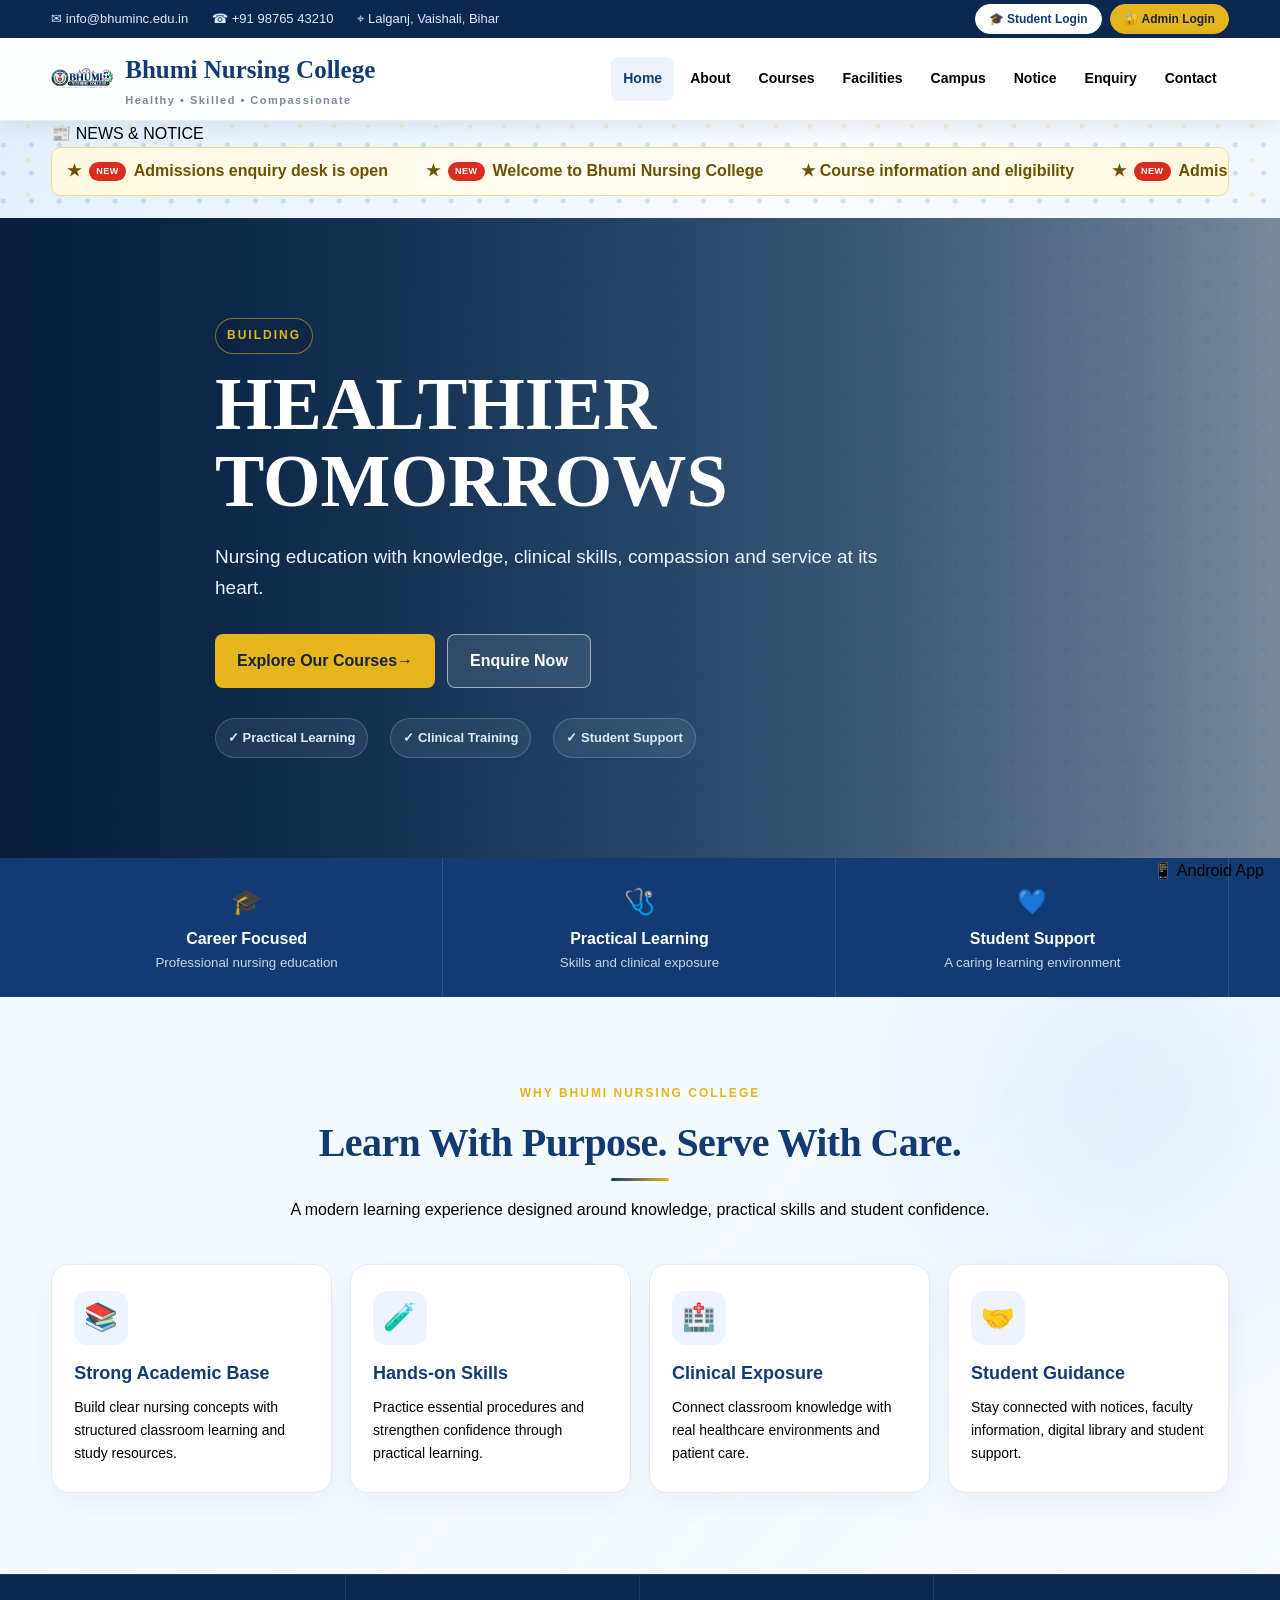
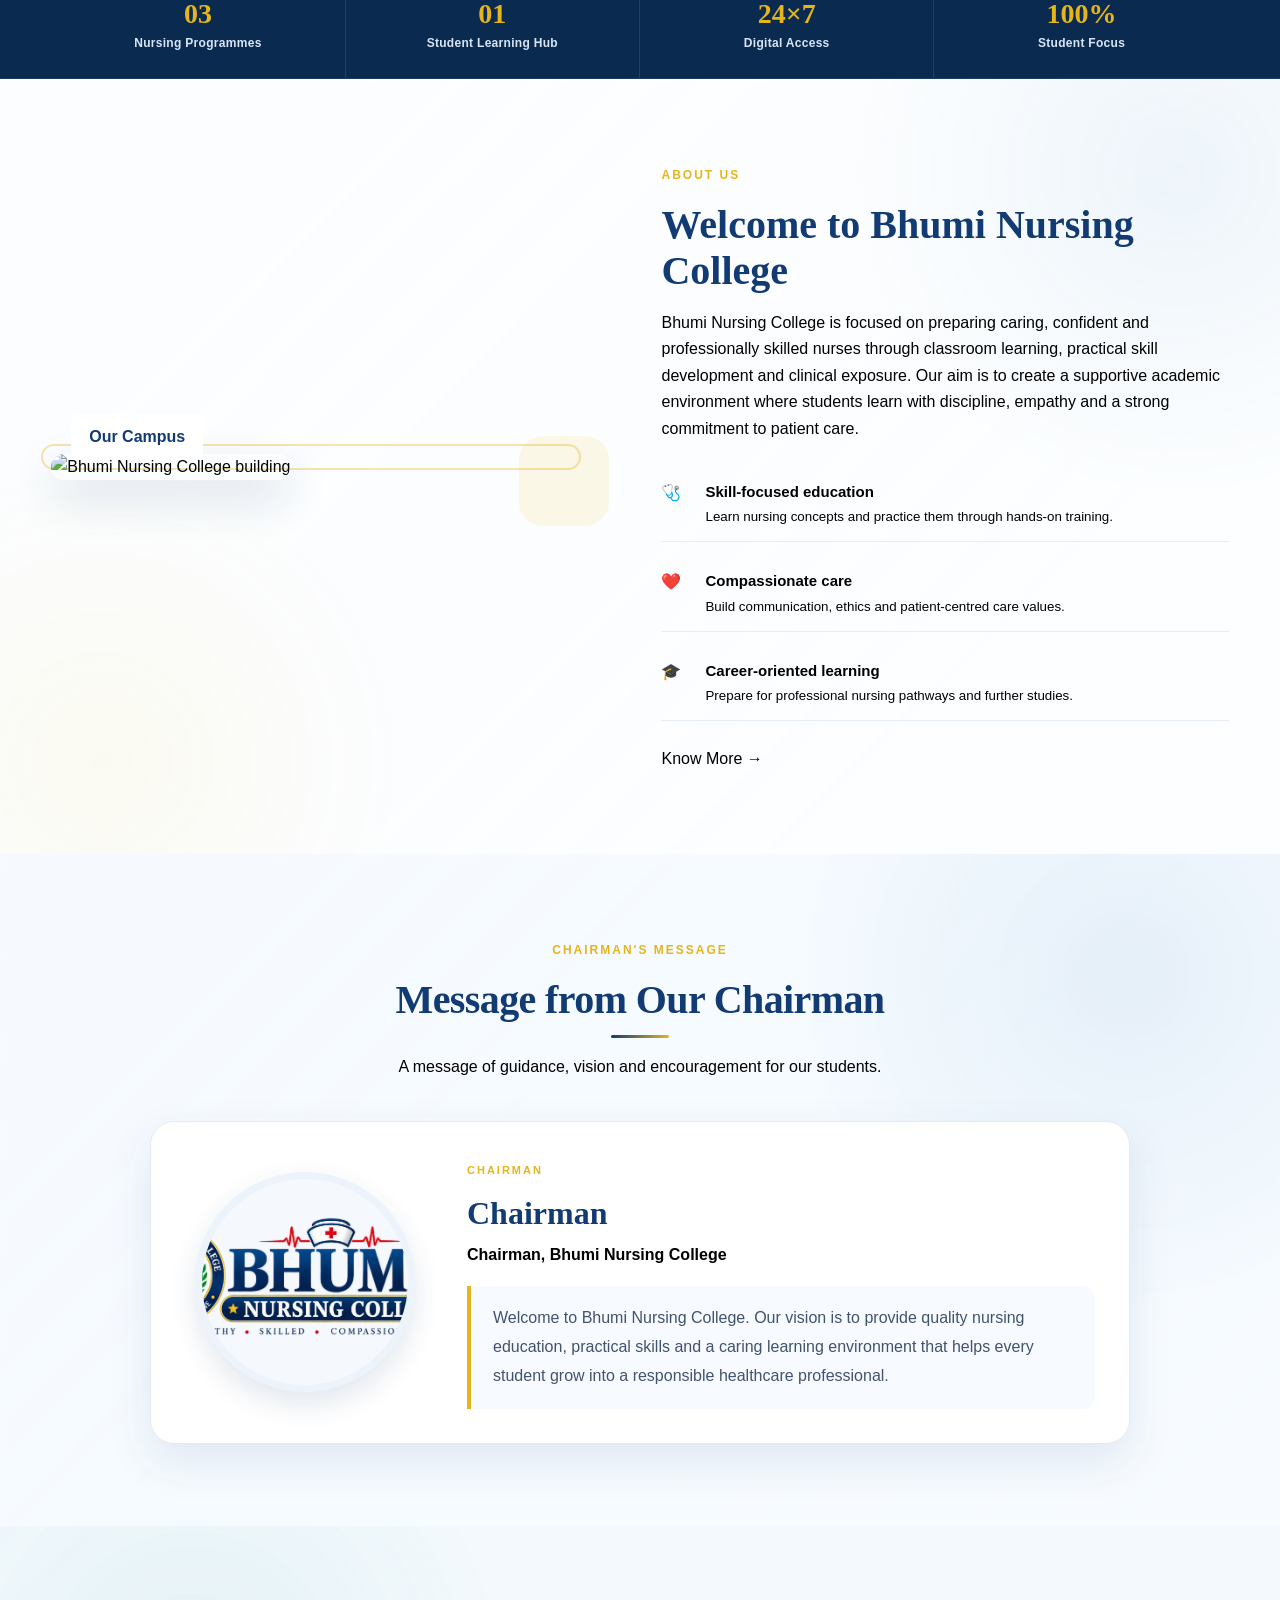
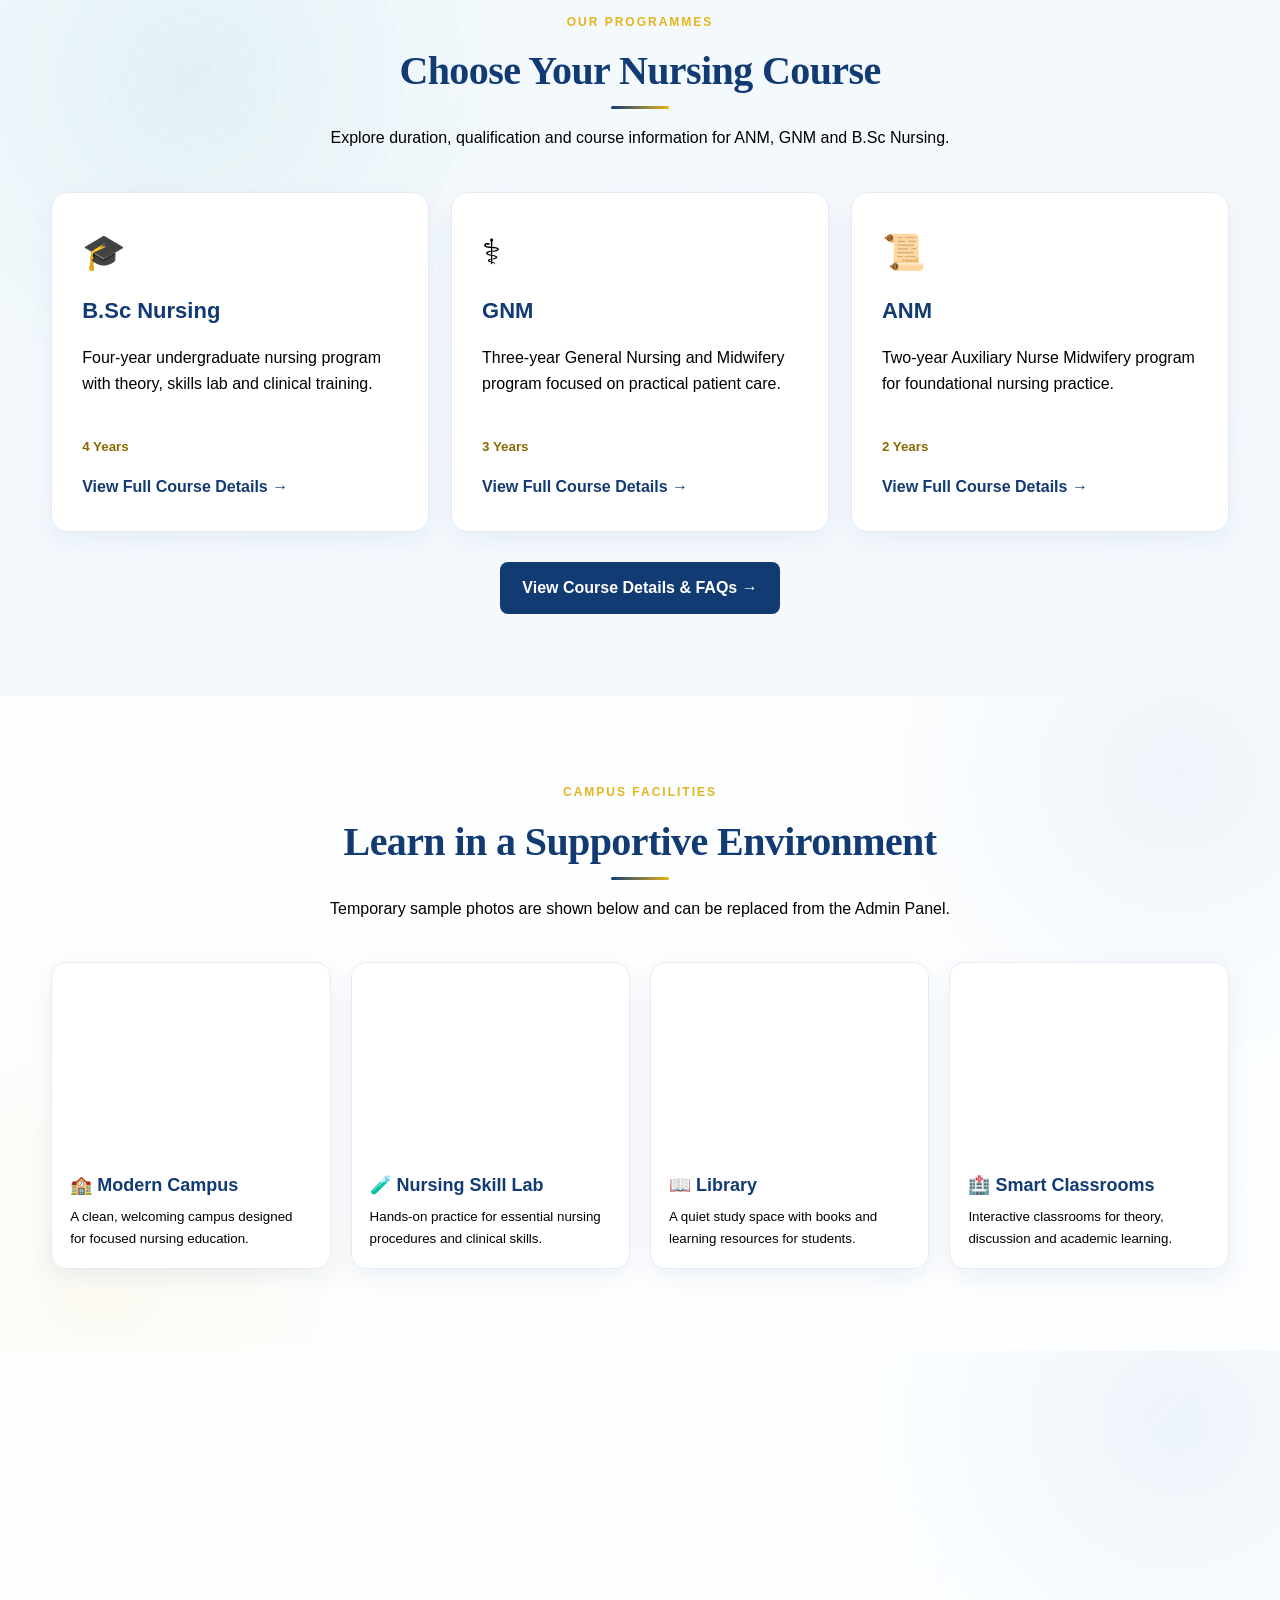
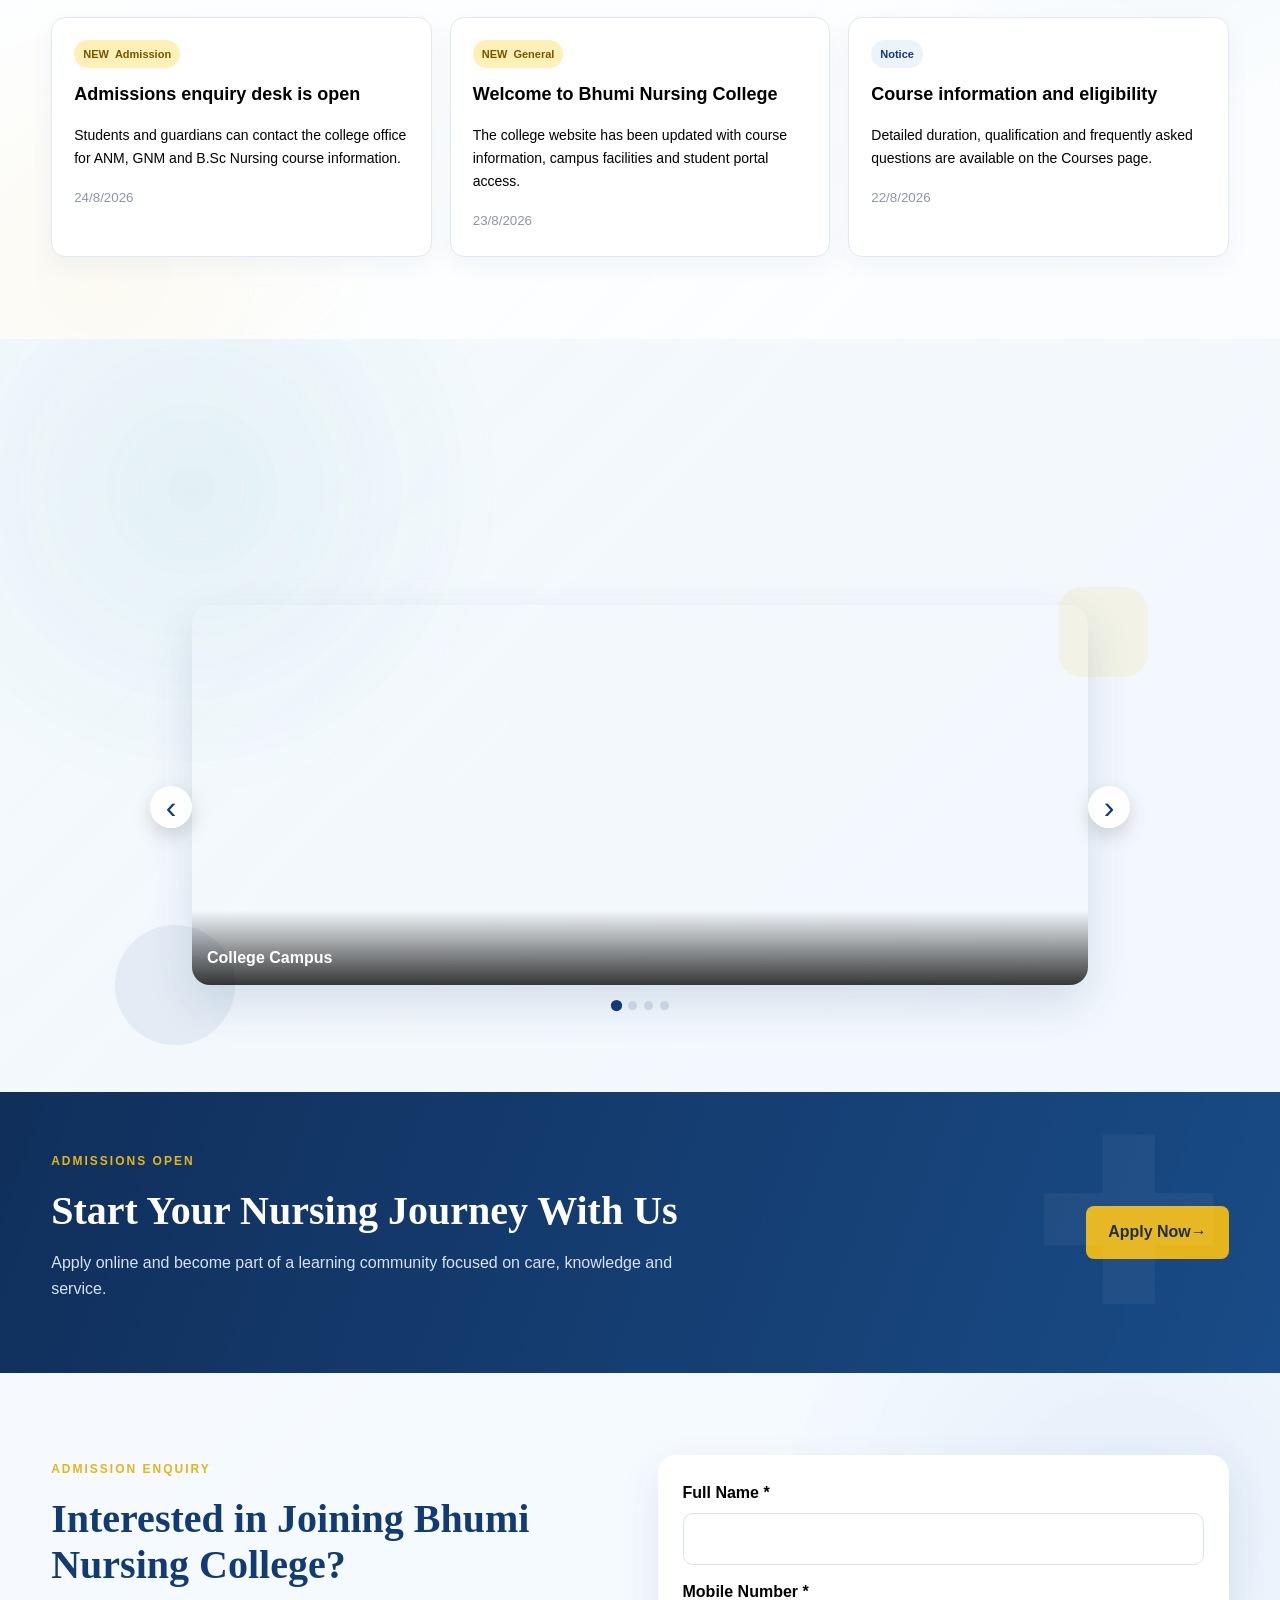
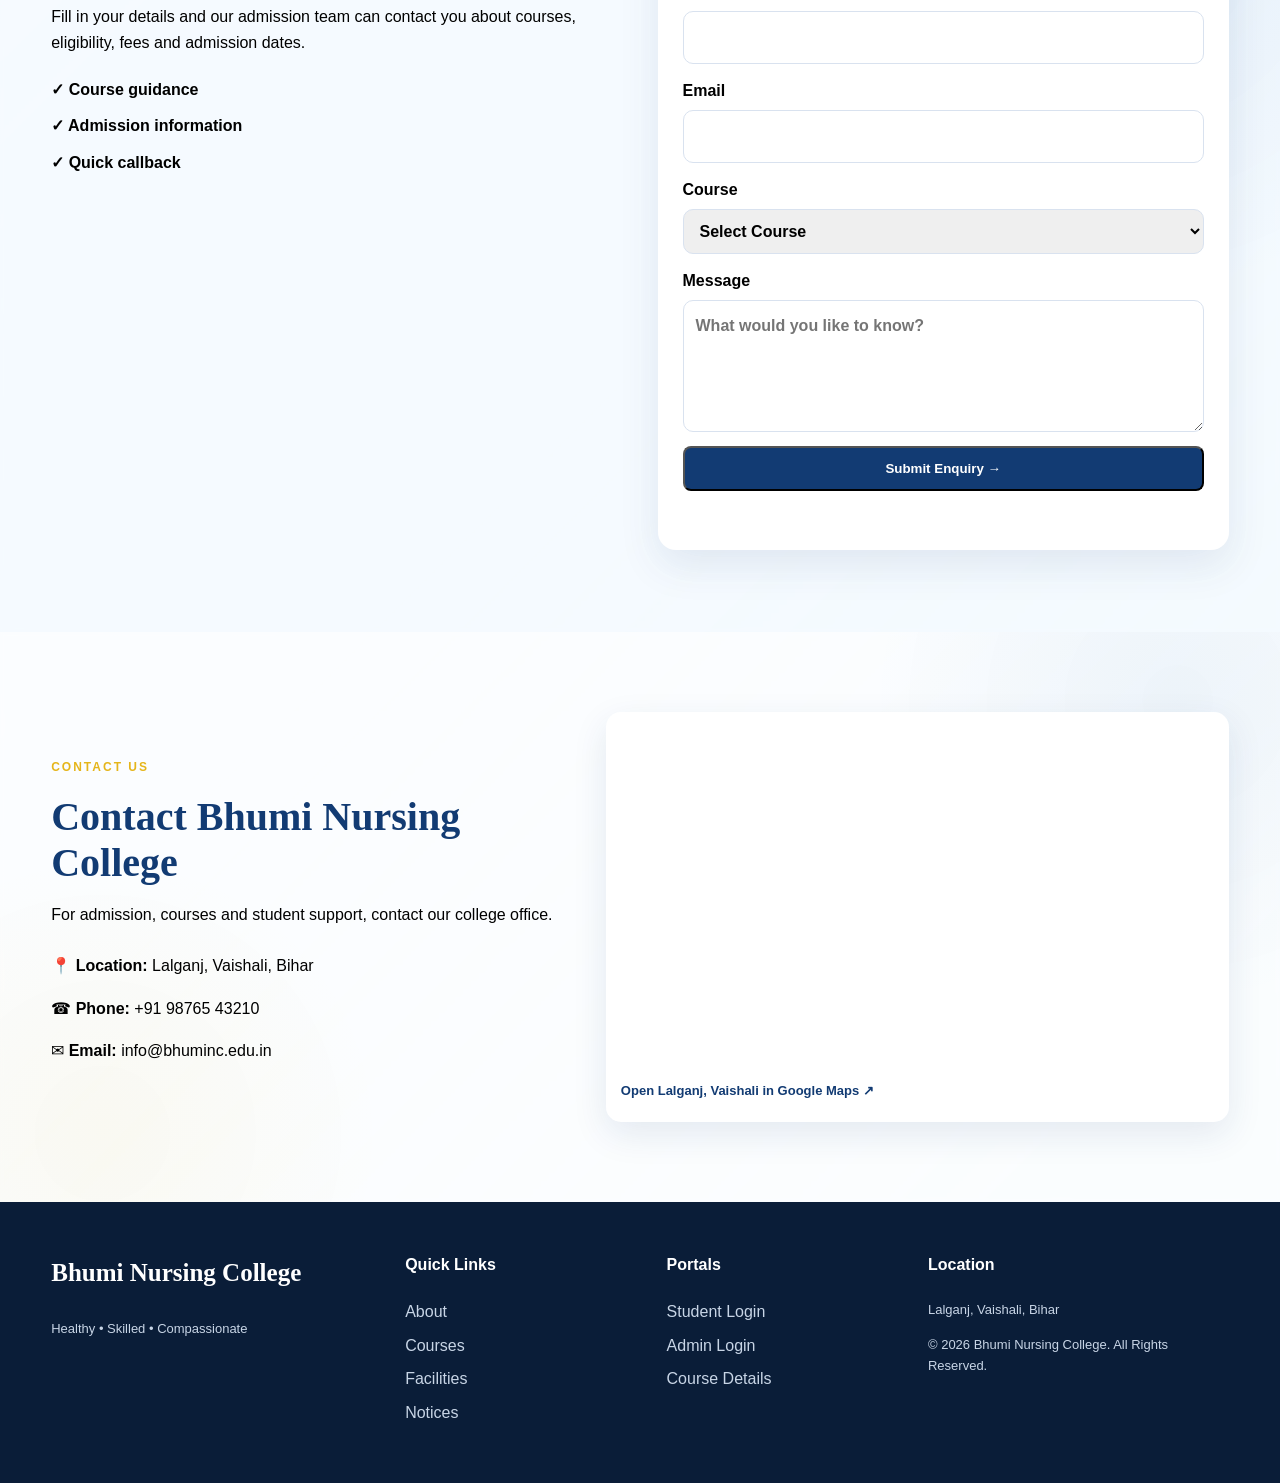
==== commit b70d3b35: "Replace star page transition with smooth light sweep effect" ====
--- a/index.html
+++ b/index.html
@@ -185,22 +185,14 @@
   const onScroll=()=>{if(header)header.classList.toggle('is-scrolled',window.scrollY>18)};
   window.addEventListener('scroll',onScroll,{passive:true});onScroll();
 })();
-</script><div id="bhumiPageTransition" aria-hidden="true"><span class="ring"></span></div>
+</script><div id="bhumiPageTransition" aria-hidden="true"></div>
 <script>
 (function(){
   const overlay=document.getElementById('bhumiPageTransition');
   function go(url){
-    if(!overlay)return location.href=url;
+    if(!overlay){location.href=url;return;}
     overlay.classList.add('active');
-    for(let i=0;i<12;i++){
-      const s=document.createElement('span');s.className='star';
-      const a=(Math.PI*2*i/12)+Math.random()*.18,r=90+Math.random()*180;
-      s.style.setProperty('--x',Math.cos(a)*r+'px');
-      s.style.setProperty('--y',Math.sin(a)*r+'px');
-      s.style.setProperty('--s',(0.55+Math.random()*.9).toFixed(2));
-      overlay.appendChild(s);
-    }
-    setTimeout(()=>location.href=url,320);
+    setTimeout(()=>location.href=url,300);
   }
   document.addEventListener('click',function(e){
     const a=e.target.closest('a[href]');
@@ -214,6 +206,8 @@
       e.preventDefault();go(u.href);
     }catch(_){}
   },true);
-  window.addEventListener('pageshow',()=>overlay&&overlay.classList.remove('active'));
+  window.addEventListener('pageshow',()=>{
+    if(overlay) requestAnimationFrame(()=>overlay.classList.remove('active'));
+  });
 })();
 </script></body></html>
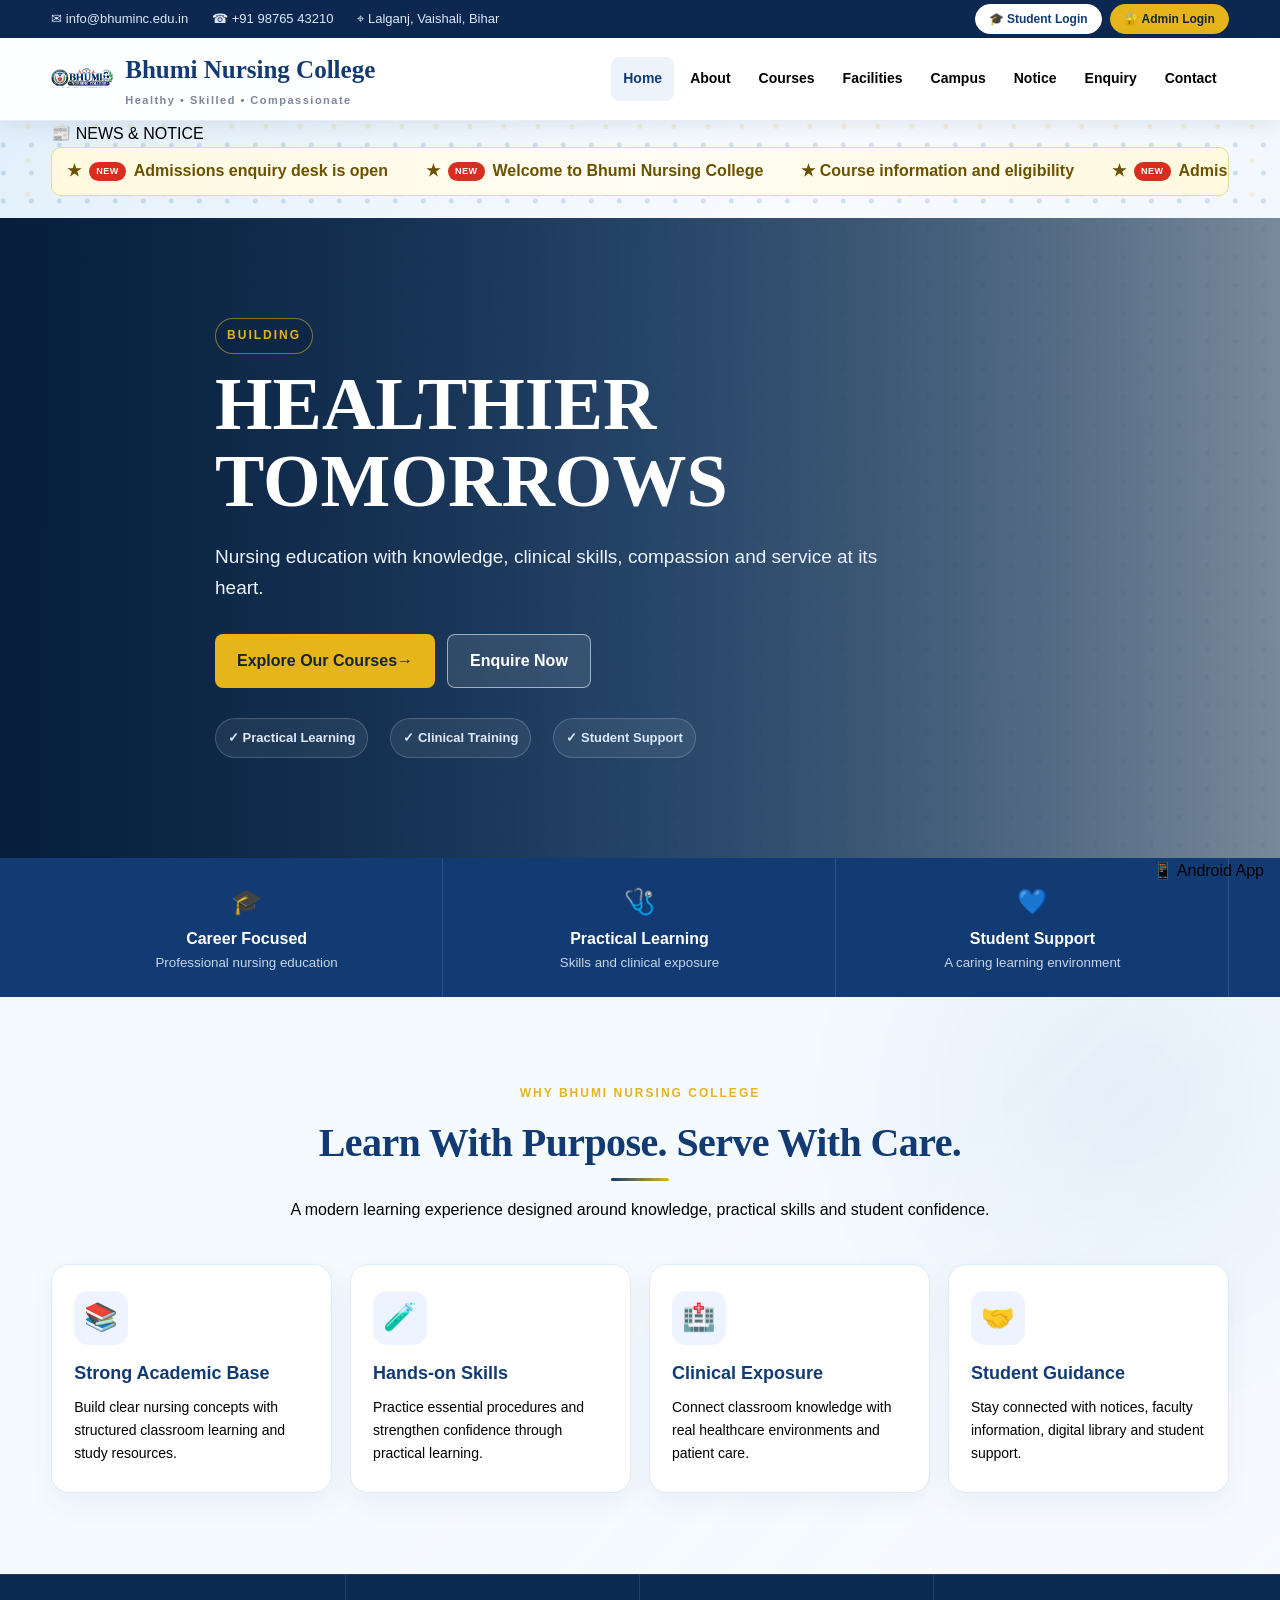
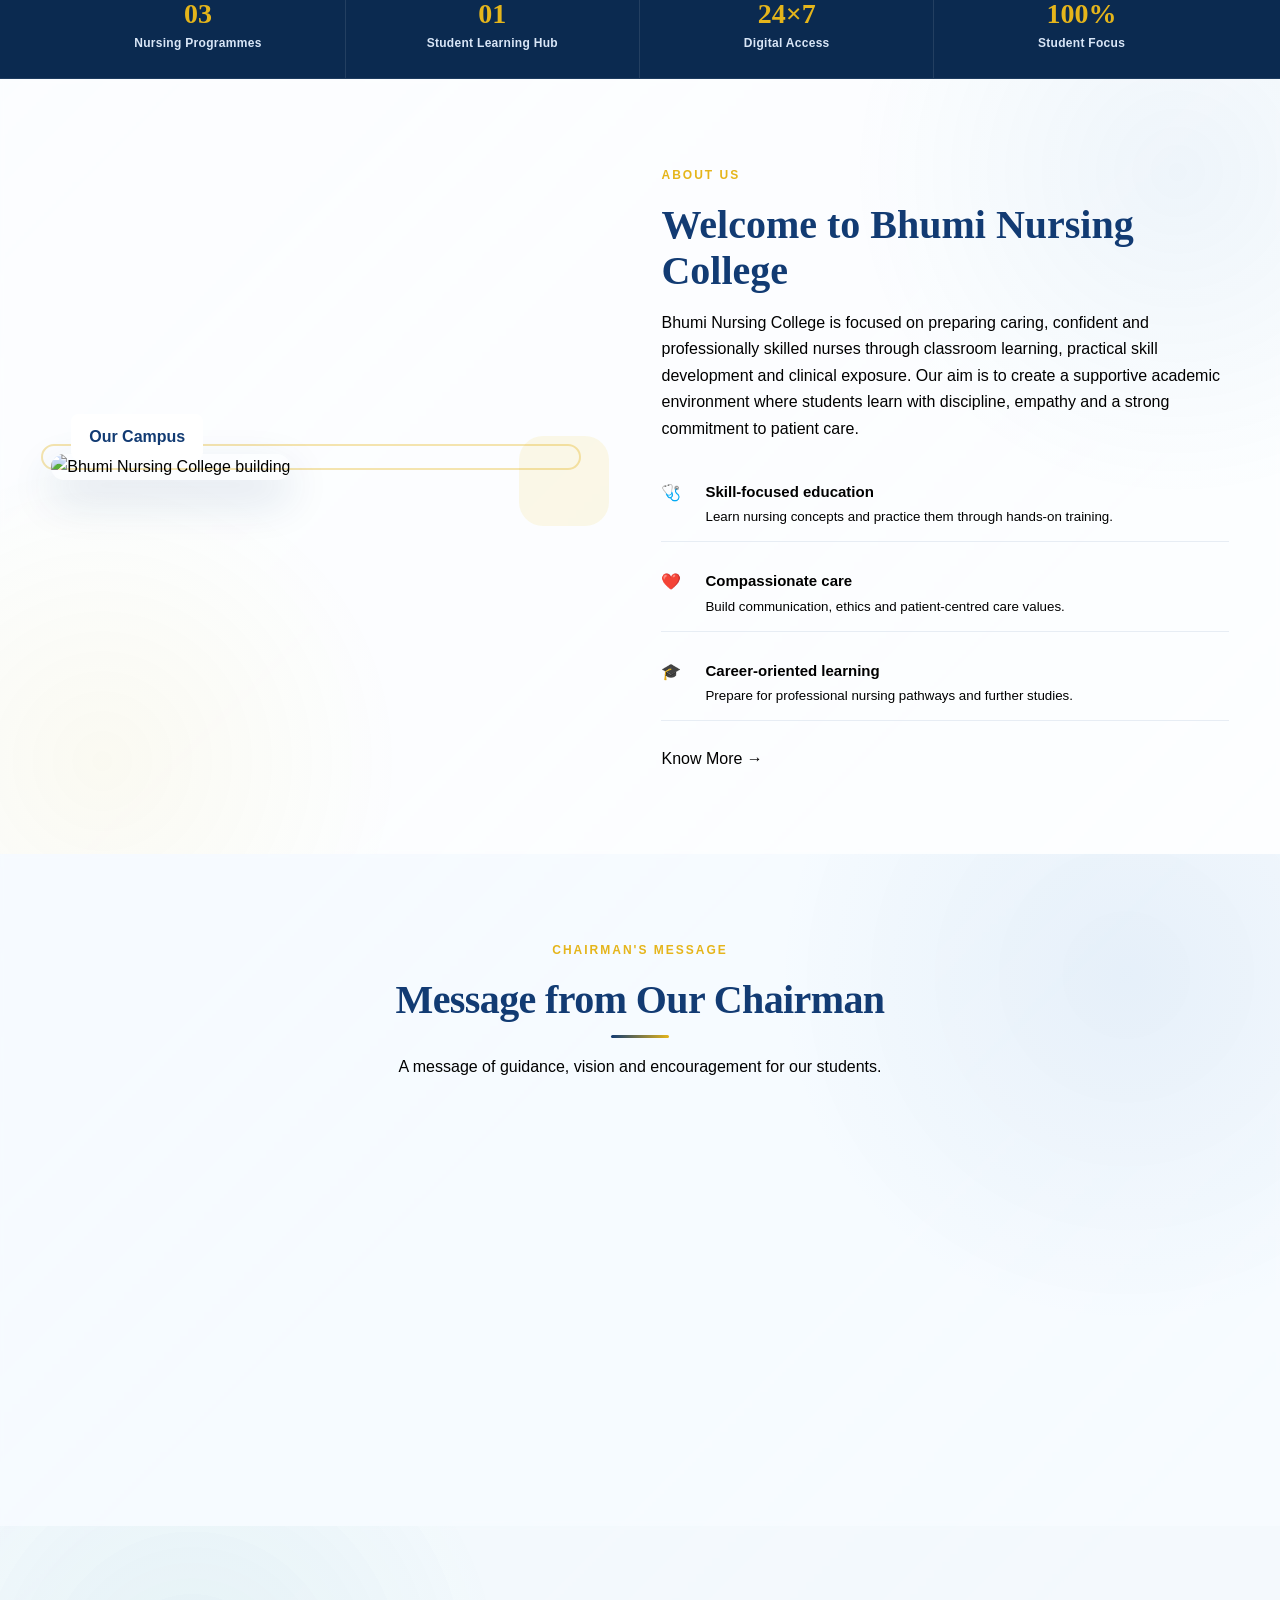
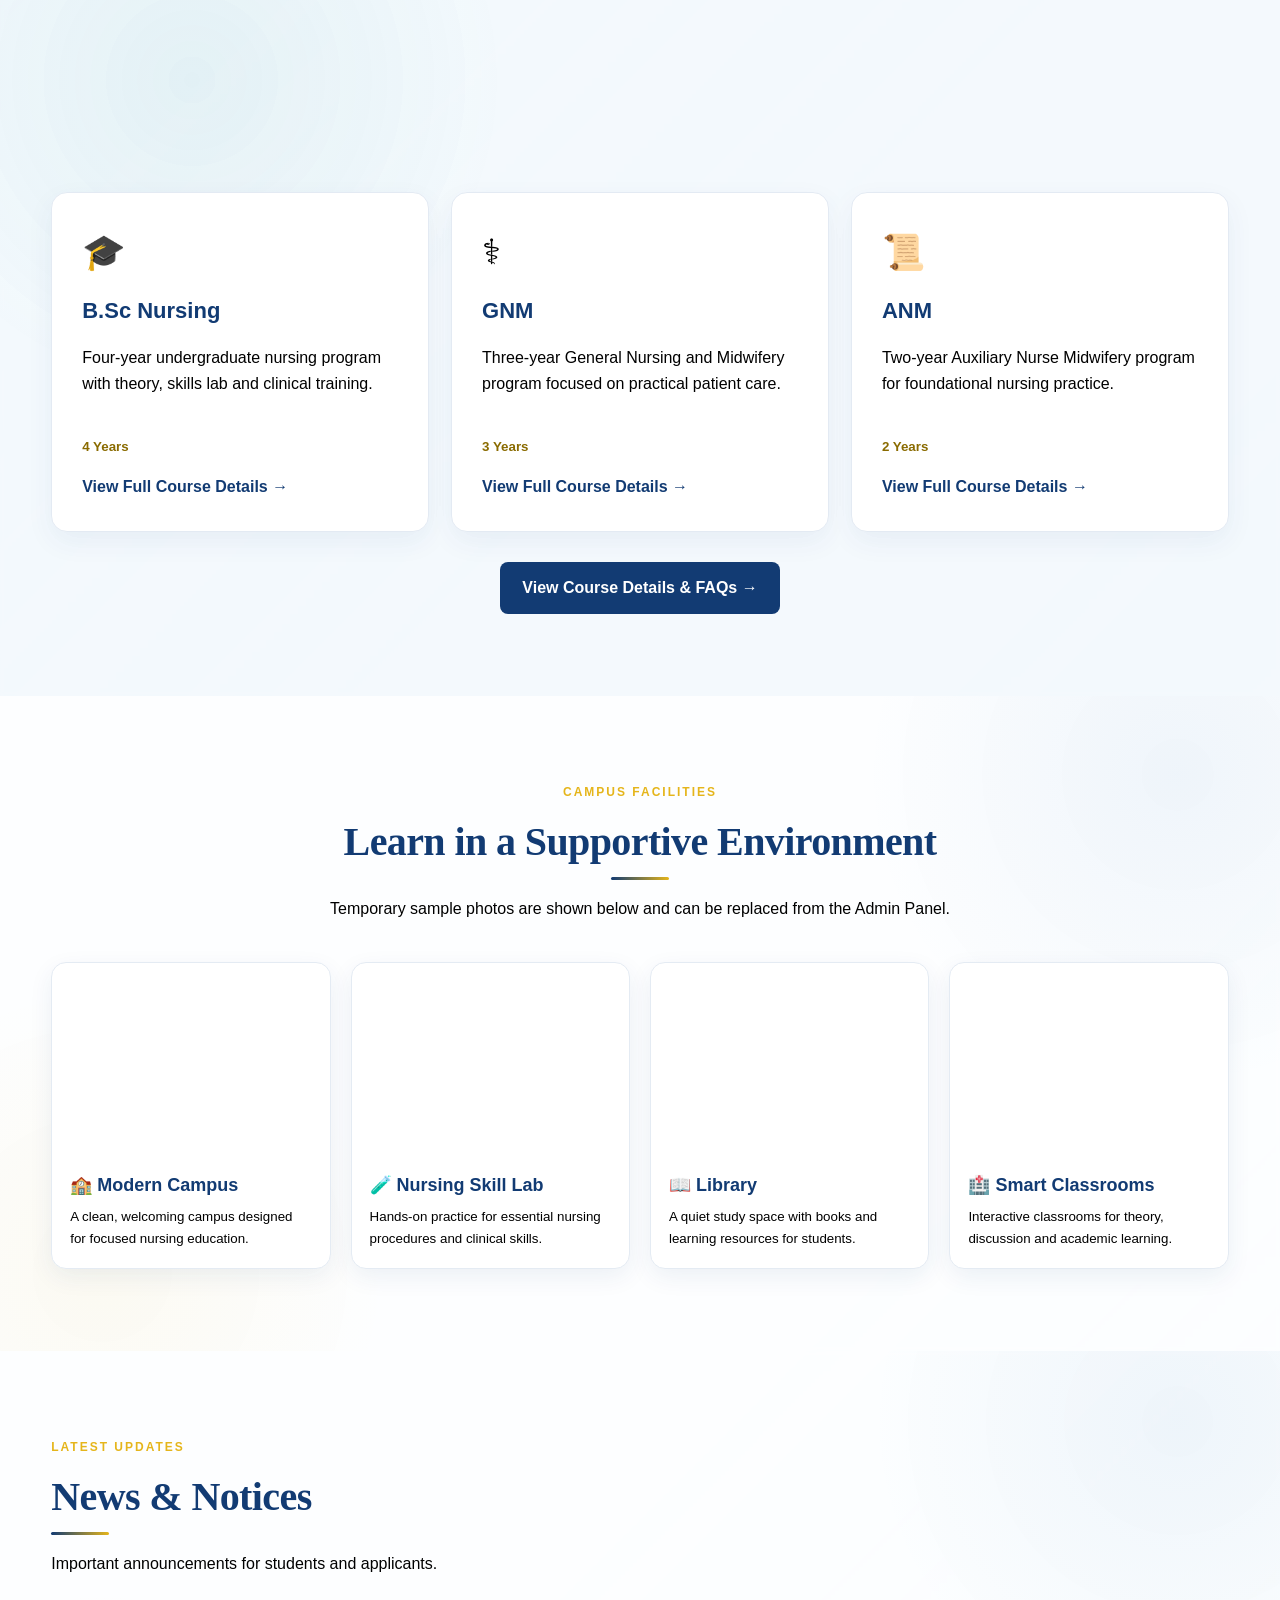
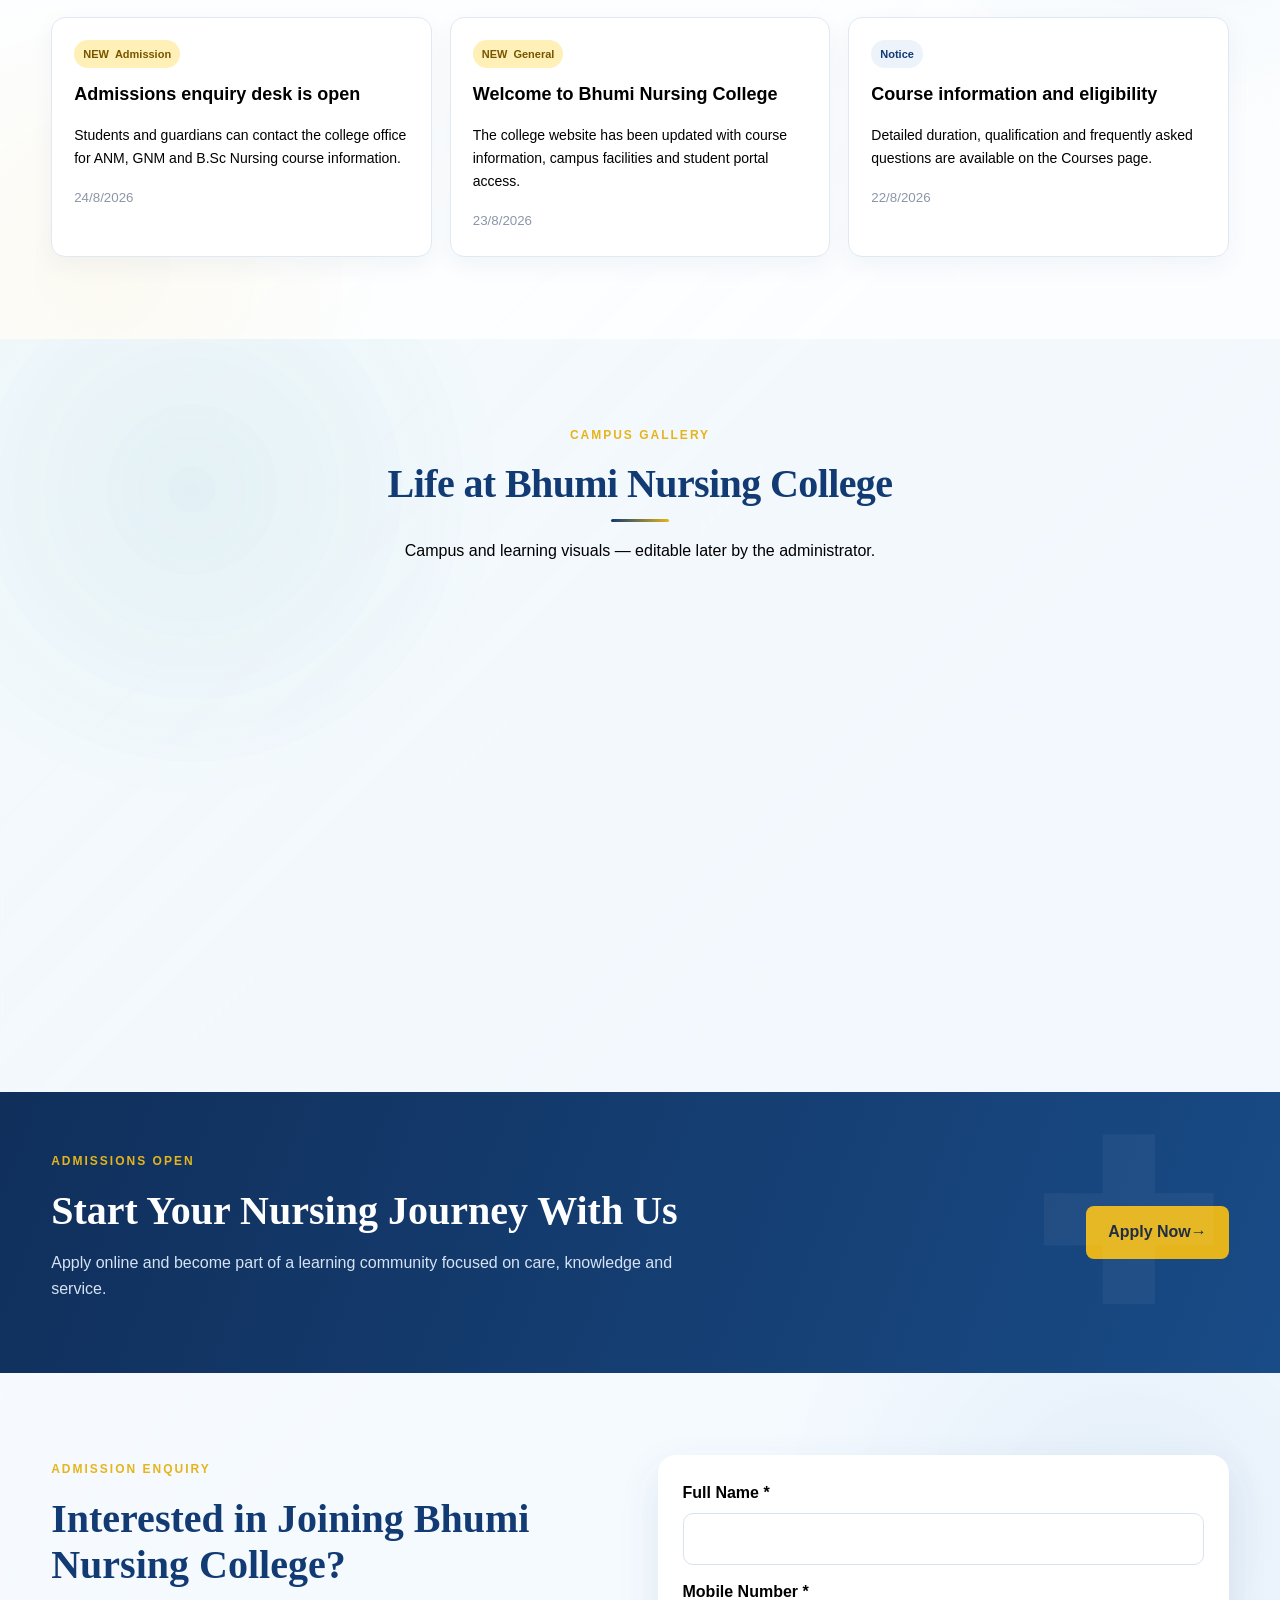
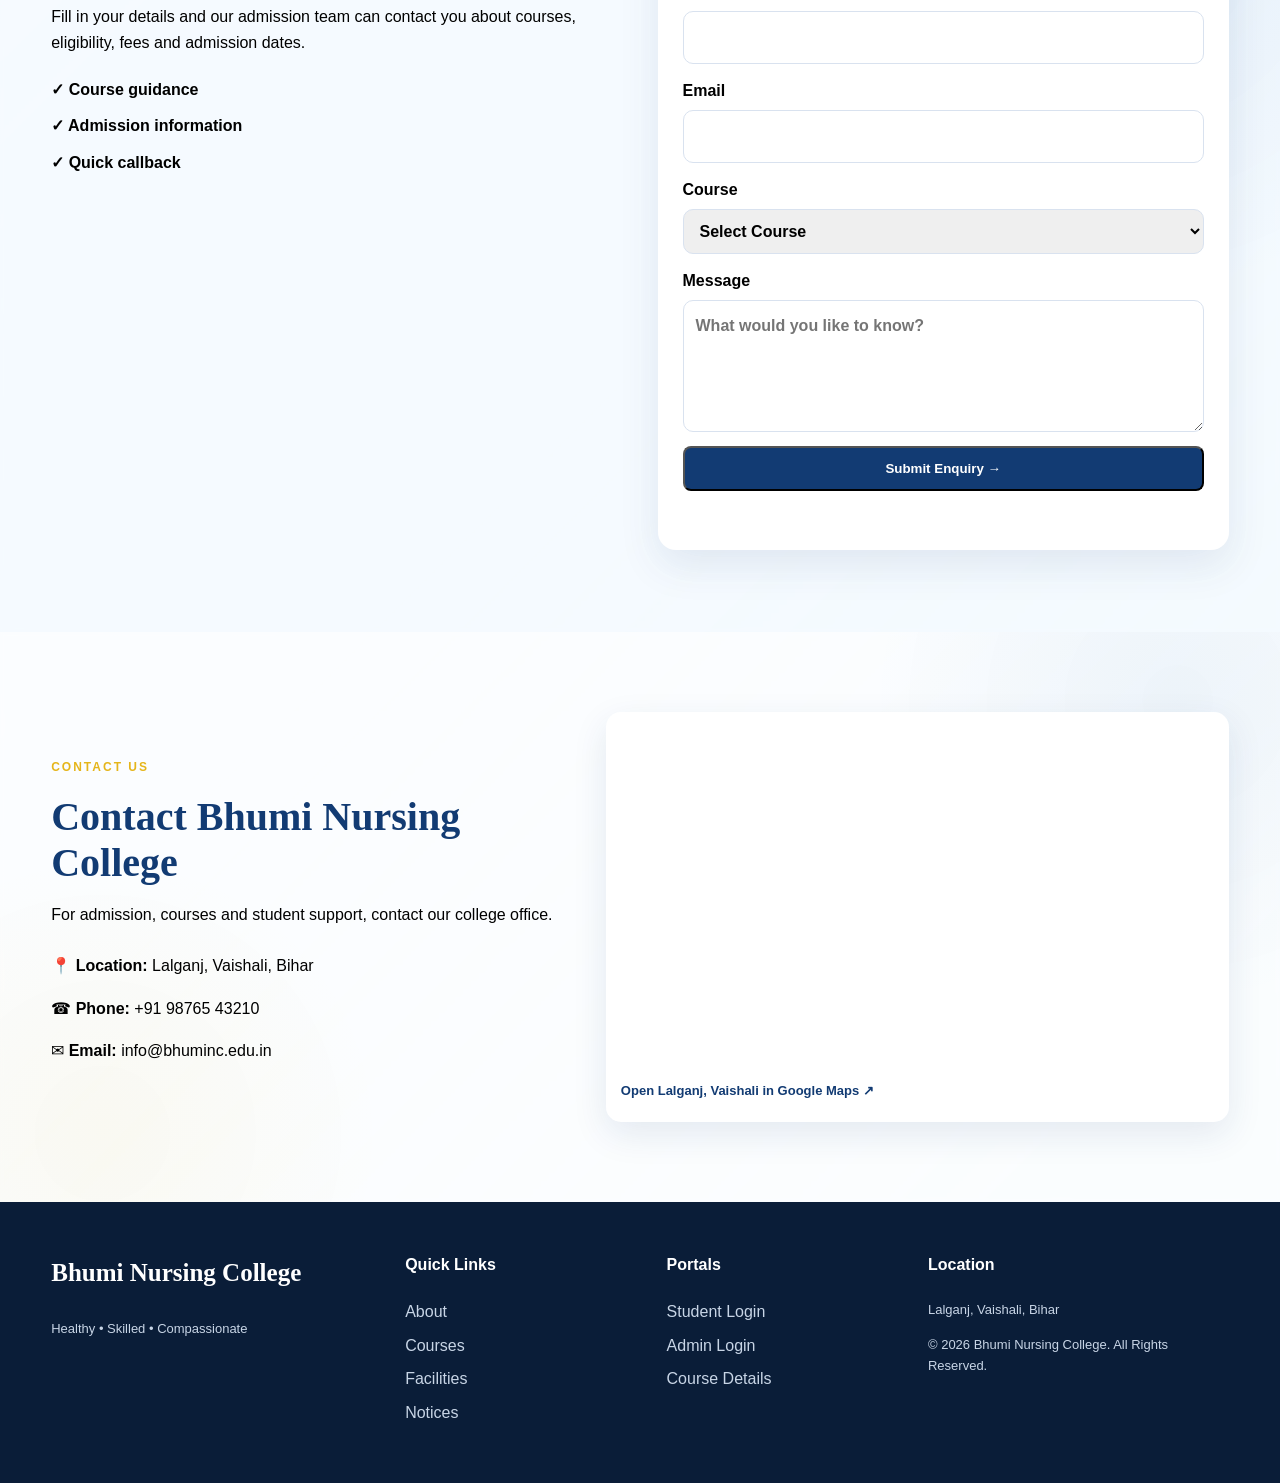
==== commit 4e764c64: "Optimize homepage loading and image delivery" ====
--- a/index.html
+++ b/index.html
@@ -6,7 +6,8 @@
 <meta name="description" content="Bhumi Nursing College, Lalganj, Vaishali, Bihar — nursing education, ANM, GNM and B.Sc Nursing.">
 <title>Bhumi Nursing College</title>
 <link rel="icon" href="logo.png?v=20260903">
-<link rel="stylesheet" href="home-style-root.css?v=20260922-speed-transition1">
+<link rel="stylesheet" href="home-style-root.css?v=20260922-speed3">
+<link rel="preconnect" href="https://images.unsplash.com" crossorigin>
 </head>
 <body>
 <div class="topbar" id="topbar"><div class="container topbar-inner"><span>✉ <span id="siteEmail">info@bhuminc.edu.in</span></span><span>☎ <span id="sitePhone">+91 98765 43210</span></span><span>⌖ <span id="siteAddress">Lalganj, Vaishali, Bihar</span></span><div class="portal-links"><a href="student.html">🎓 Student Login</a><a href="admin.html">🔐 Admin Login</a></div></div></div>
@@ -72,7 +73,7 @@
 
 <section id="about" class="section about-section">
  <div class="container about-grid">
-  <div class="about-photo"><img id="aboutPhoto" src="https://images.unsplash.com/photo-1562774053-701939374585?auto=format&fit=crop&w=1200&q=80" alt="Bhumi Nursing College building"><span>Our Campus</span></div>
+  <div class="about-photo"><img loading="lazy" decoding="async" id="aboutPhoto" src="https://images.unsplash.com/photo-1562774053-701939374585?auto=format&fit=crop&w=800&q=65" alt="Bhumi Nursing College building"><span>Our Campus</span></div>
   <div class="section-copy"><span class="eyebrow" id="aboutEyebrow">ABOUT US</span><h2 id="aboutTitle">Welcome to Bhumi Nursing College</h2><p id="aboutDescription">Bhumi Nursing College is focused on preparing caring, confident and professionally skilled nurses through classroom learning, practical skill development and clinical exposure. Our aim is to create a supportive academic environment where students learn with discipline, empathy and a strong commitment to patient care.</p><div class="about-points"><div>🩺 <b>Skill-focused education</b><small>Learn nursing concepts and practice them through hands-on training.</small></div><div>❤️ <b>Compassionate care</b><small>Build communication, ethics and patient-centred care values.</small></div><div>🎓 <b>Career-oriented learning</b><small>Prepare for professional nursing pathways and further studies.</small></div></div><a id="aboutButtonLink" class="text-link" href="#contact"><span id="aboutButton">Know More</span> →</a></div>
  </div>
 </section>
@@ -85,7 +86,7 @@
    <p>A message of guidance, vision and encouragement for our students.</p>
   </div>
   <div class="chairman-card">
-   <div class="chairman-photo-wrap"><img id="chairmanPhoto" src="logo.png?v=20260903" alt="Chairman of Bhumi Nursing College"></div>
+   <div class="chairman-photo-wrap"><img loading="lazy" decoding="async" id="chairmanPhoto" src="logo.png?v=20260903" alt="Chairman of Bhumi Nursing College"></div>
    <div class="chairman-copy">
     <span class="chairman-label">CHAIRMAN</span>
     <h3 id="chairmanName">Chairman</h3>
--- a/home-style-root.css
+++ b/home-style-root.css
@@ -335,41 +335,45 @@
 .reveal-ready .why-card.is-visible{opacity:1;transform:none}
 
 
-/* Performance + premium page transition */
+/* Performance + premium page transition — smooth light sweep */
 body{font-family:Inter,Arial,sans-serif}
-@media (max-width:700px){
-  .header{backdrop-filter:blur(8px)}
-}
+@media(max-width:700px){.header{backdrop-filter:blur(8px)}}
 #bhumiPageTransition{
-  position:fixed;inset:0;z-index:100000;pointer-events:none;opacity:0;
-  background:radial-gradient(circle at 50% 50%,rgba(255,255,255,.98),rgba(239,247,255,.96) 38%,rgba(18,59,115,.98) 100%);
+  position:fixed;inset:0;z-index:100000;pointer-events:none;visibility:hidden;opacity:0;
+  overflow:hidden;
+  background:
+    radial-gradient(circle at 50% 50%,rgba(255,255,255,.98) 0%,rgba(239,247,255,.96) 38%,rgba(218,235,249,.98) 100%);
+  transition:opacity .18s ease,visibility 0s linear .18s;
+}
+#bhumiPageTransition.active{
+  visibility:visible;opacity:1;
   transition:opacity .18s ease;
-  overflow:hidden;
-}
-#bhumiPageTransition.active{opacity:1}
-#bhumiPageTransition .star{
-  position:absolute;left:50%;top:50%;width:8px;height:8px;
-  transform:translate(-50%,-50%);
-  color:#e5b51b;
-  animation:bhumiStarFly .65s cubic-bezier(.2,.8,.2,1) forwards;
-}
-#bhumiPageTransition .star:before,#bhumiPageTransition .star:after{
-  content:"✦";position:absolute;inset:0;font-size:28px;line-height:8px;
-  text-shadow:0 0 16px rgba(255,255,255,.9);
-}
-#bhumiPageTransition .star:after{color:#fff;transform:scale(.42)}
-@keyframes bhumiStarFly{
+}
+#bhumiPageTransition:before{
+  content:"";position:absolute;top:-25%;left:-45%;width:34%;height:150%;
+  transform:skewX(-18deg) translateX(0);
+  background:linear-gradient(90deg,transparent,rgba(255,255,255,.98),rgba(255,255,255,.45),transparent);
+  filter:blur(9px);opacity:0;
+}
+#bhumiPageTransition:after{
+  content:"";position:absolute;left:50%;top:50%;width:18px;height:18px;
+  border-radius:50%;transform:translate(-50%,-50%) scale(.2);opacity:0;
+  background:rgba(255,255,255,.98);
+  box-shadow:0 0 28px 12px rgba(255,255,255,.62),0 0 70px 28px rgba(229,181,27,.18);
+}
+#bhumiPageTransition.active:before{animation:bhumiLightSweep .55s cubic-bezier(.2,.75,.2,1) forwards}
+#bhumiPageTransition.active:after{animation:bhumiLightPulse .42s ease-out forwards}
+@keyframes bhumiLightSweep{
+  0%{opacity:0;transform:skewX(-18deg) translateX(0)}
+  18%{opacity:.85}
+  100%{opacity:0;transform:skewX(-18deg) translateX(430vw)}
+}
+@keyframes bhumiLightPulse{
   0%{opacity:0;transform:translate(-50%,-50%) scale(.2)}
-  20%{opacity:1}
-  100%{opacity:0;transform:translate(calc(-50% + var(--x)),calc(-50% + var(--y))) scale(var(--s))}
-}
-#bhumiPageTransition .ring{
-  position:absolute;left:50%;top:50%;width:30px;height:30px;border:2px solid rgba(229,181,27,.7);
-  border-radius:50%;transform:translate(-50%,-50%) scale(.2);opacity:0;
-  animation:bhumiRing .65s ease-out forwards;
-}
-@keyframes bhumiRing{30%{opacity:1}100%{transform:translate(-50%,-50%) scale(18);opacity:0}}
+  30%{opacity:.9}
+  100%{opacity:0;transform:translate(-50%,-50%) scale(7)}
+}
 @media(prefers-reduced-motion:reduce){
   #bhumiPageTransition{transition:none}
-  #bhumiPageTransition .star,#bhumiPageTransition .ring{animation:none}
-}
+  #bhumiPageTransition.active:before,#bhumiPageTransition.active:after{animation:none}
+}
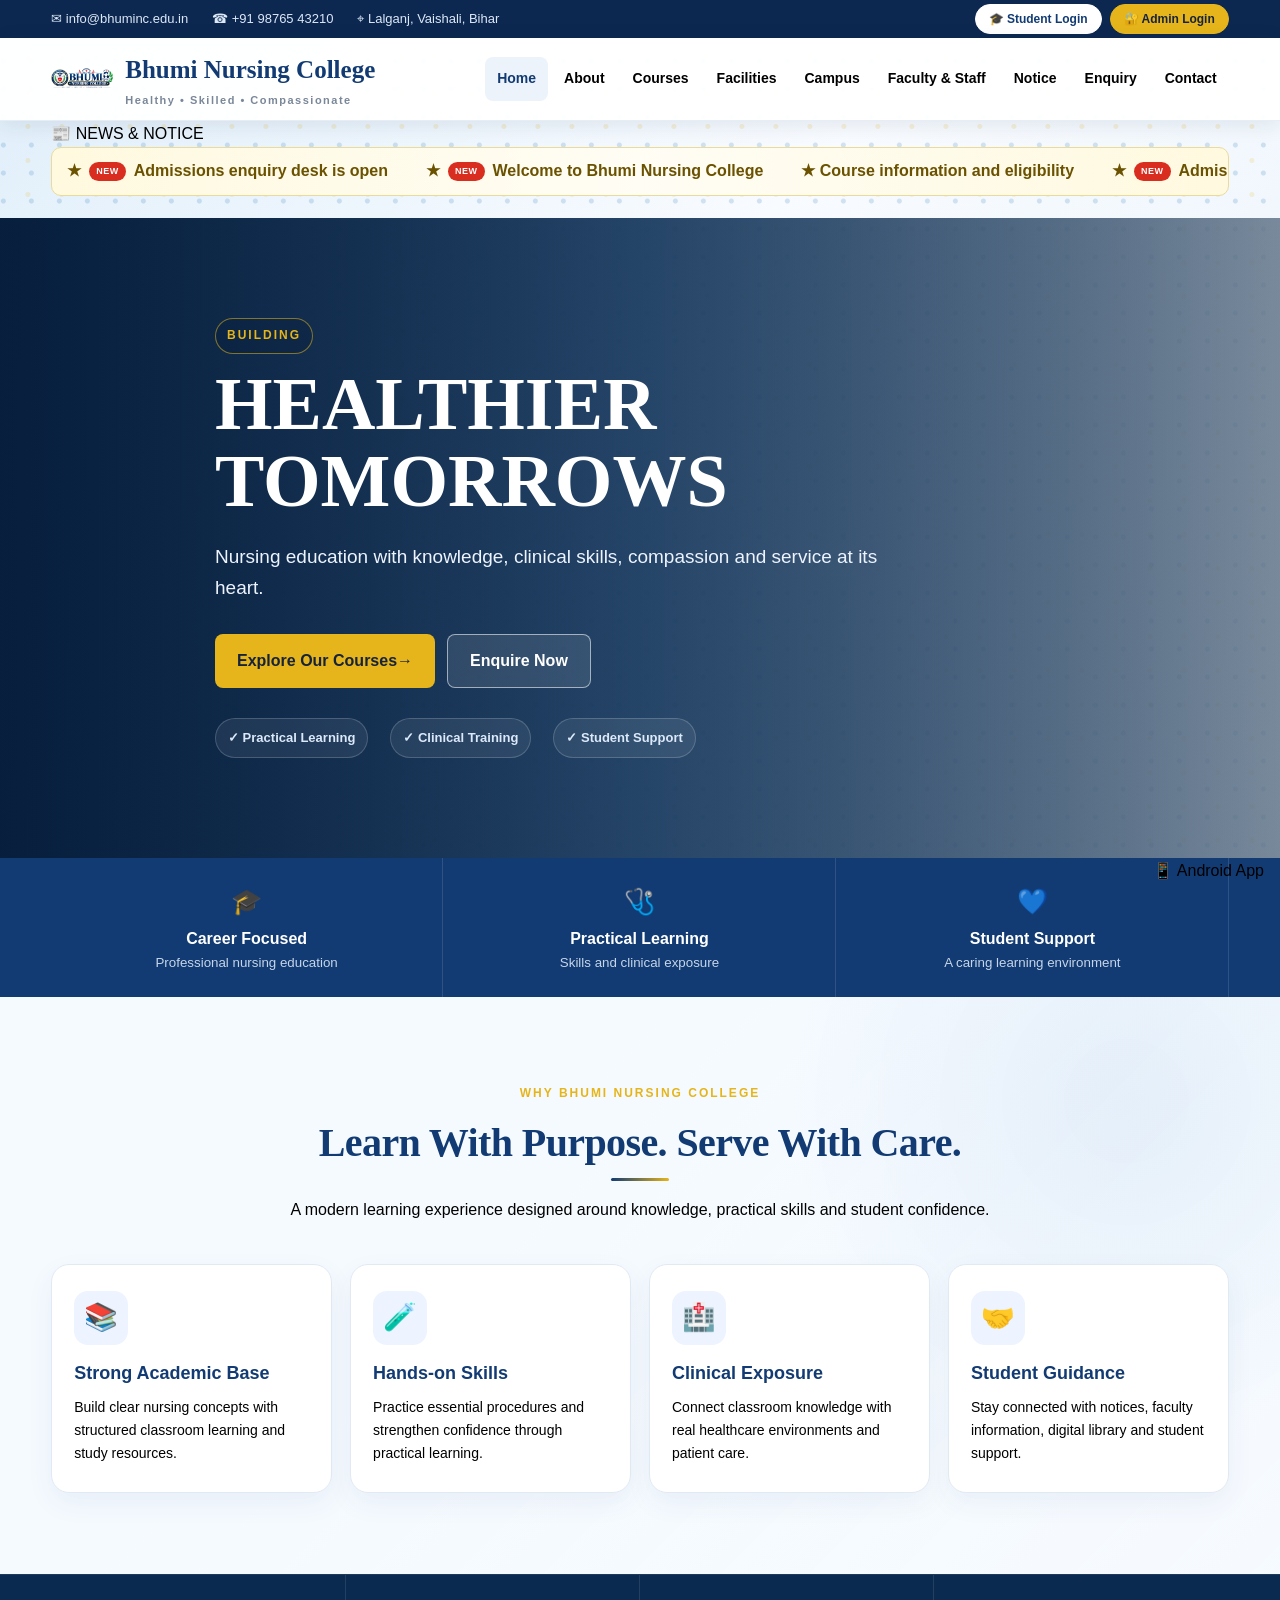
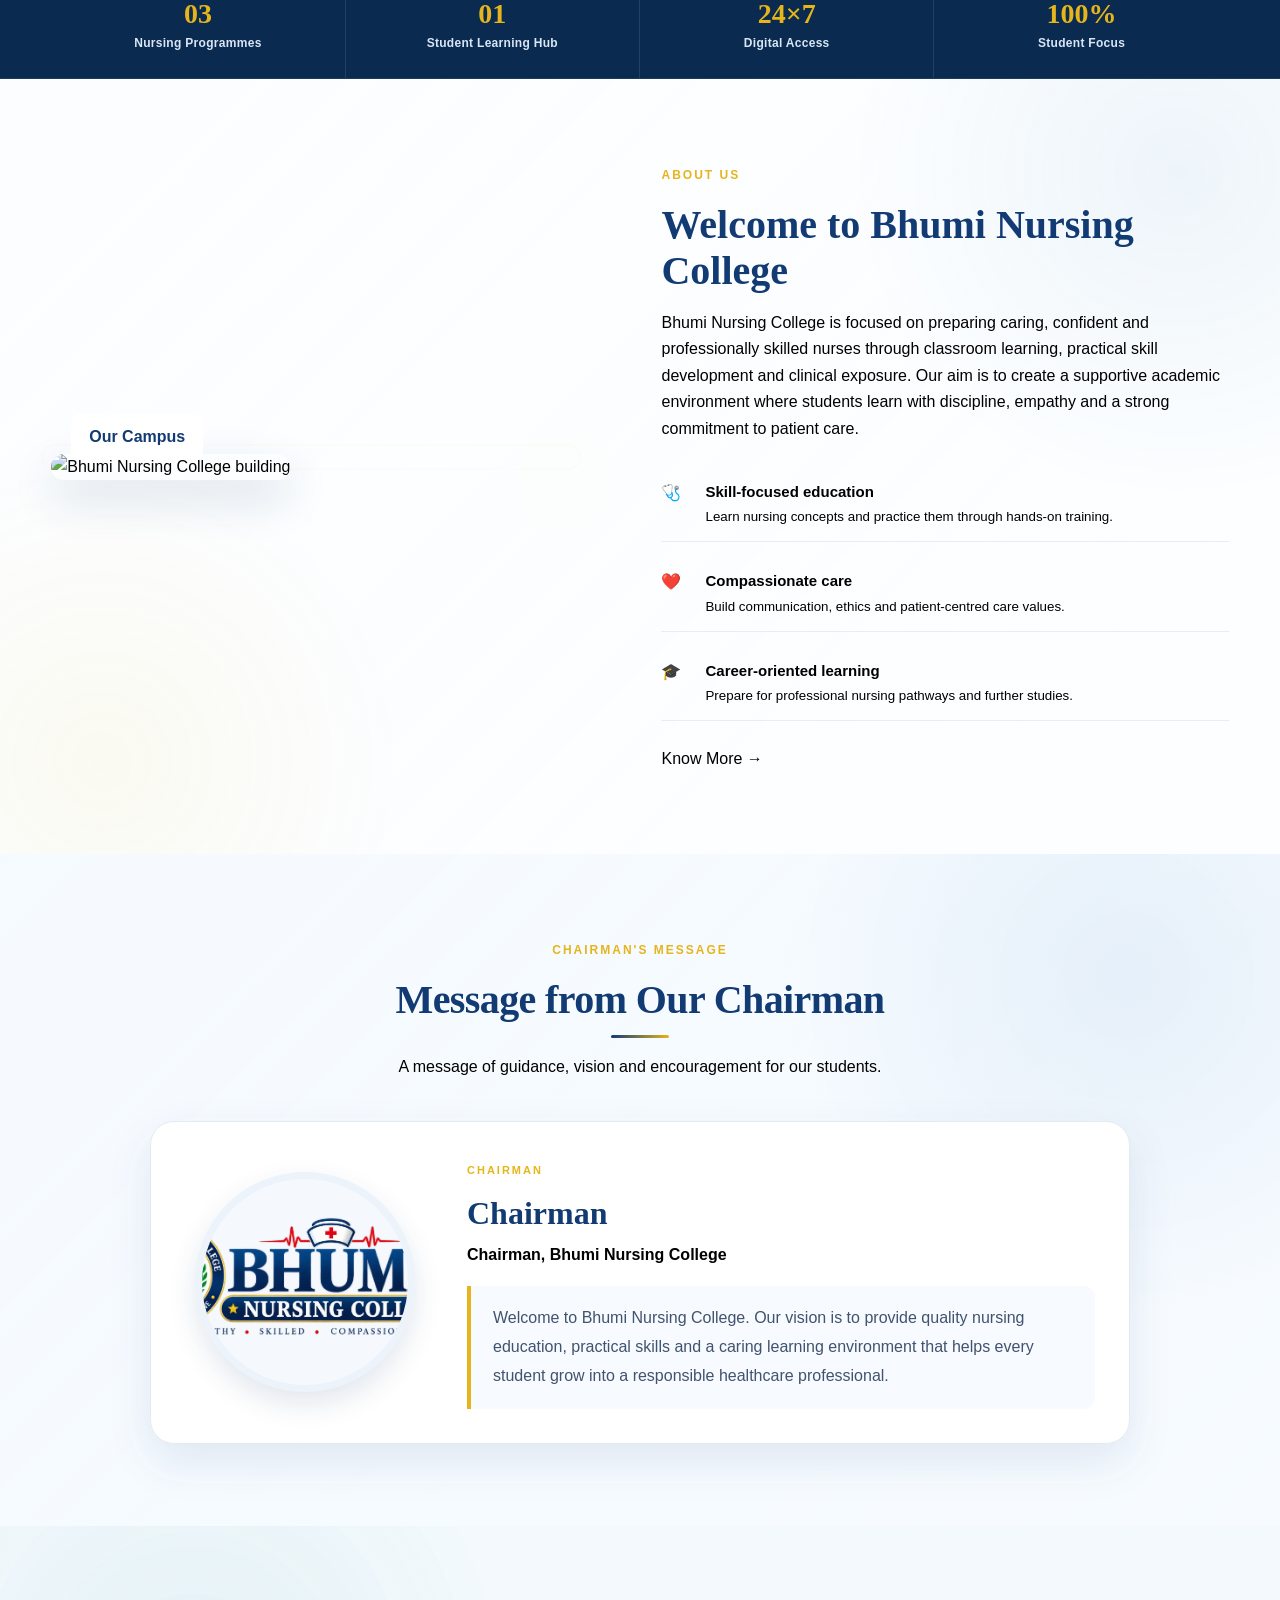
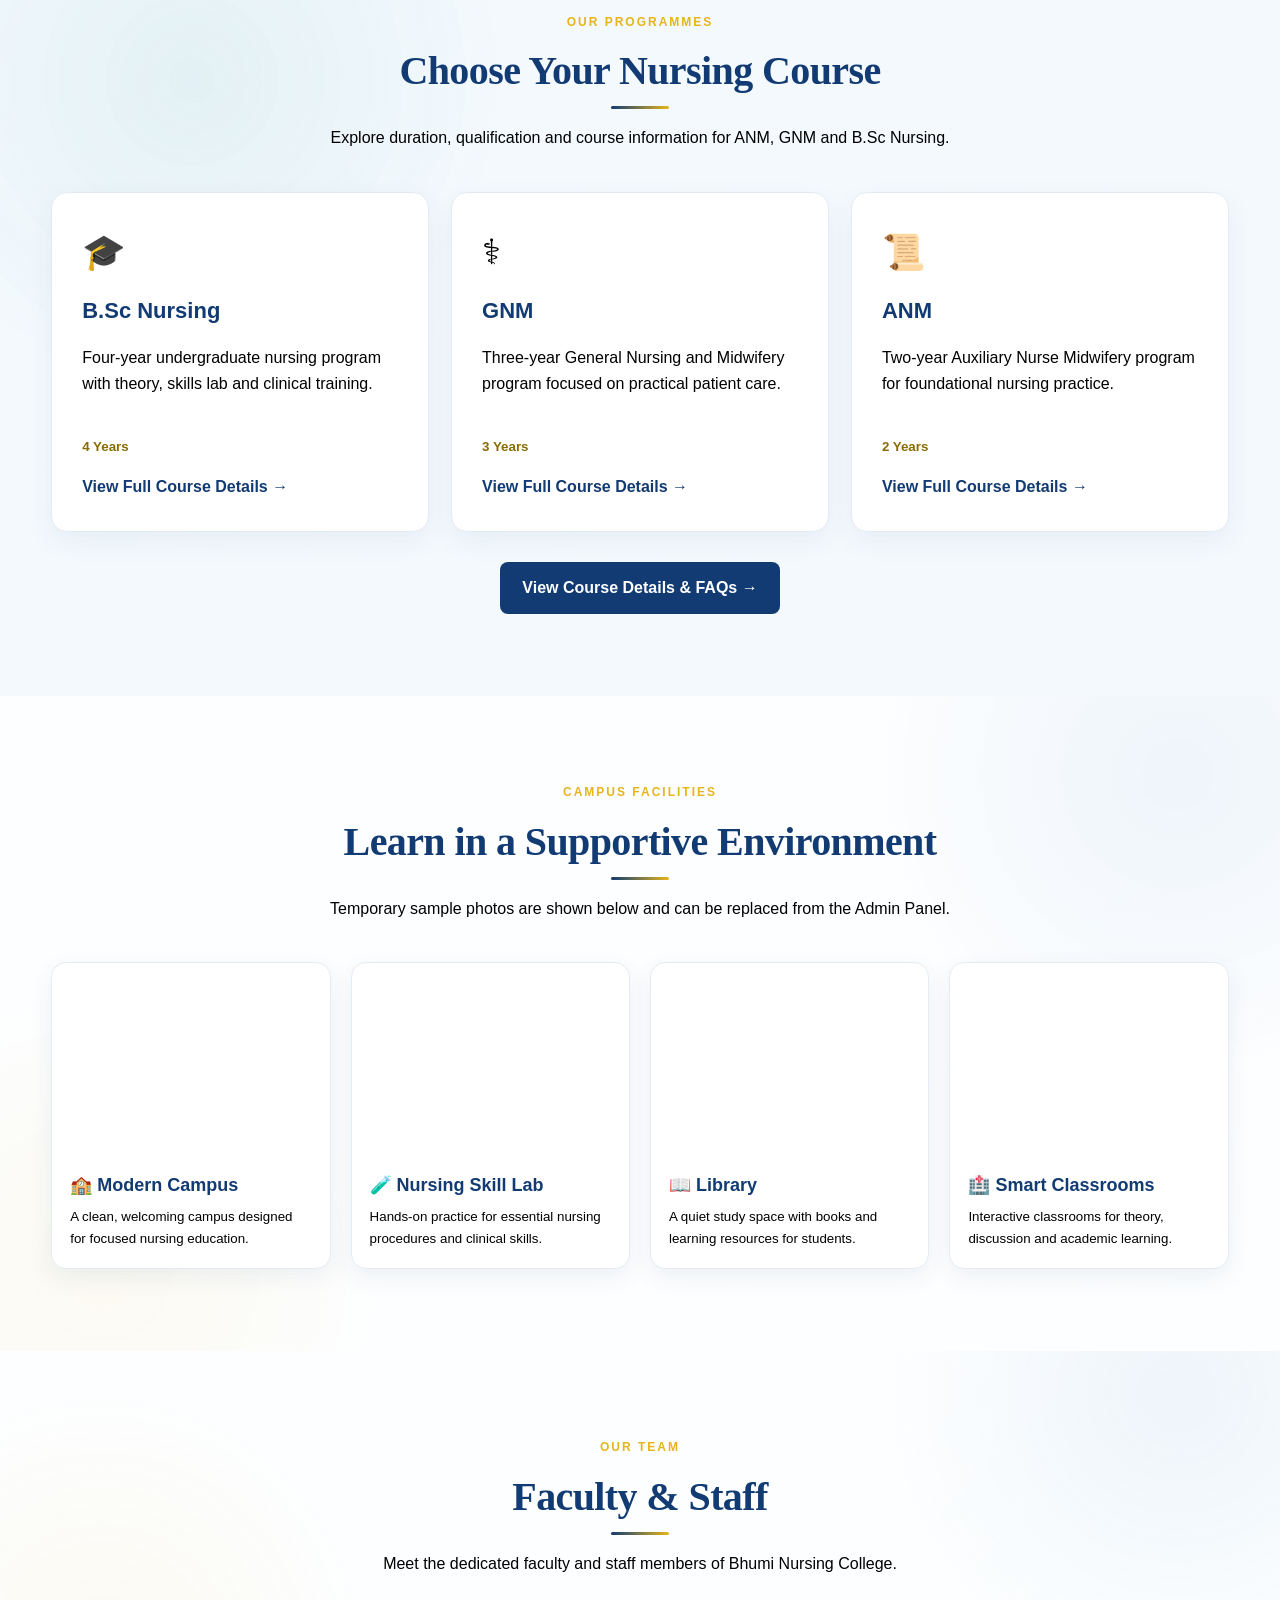
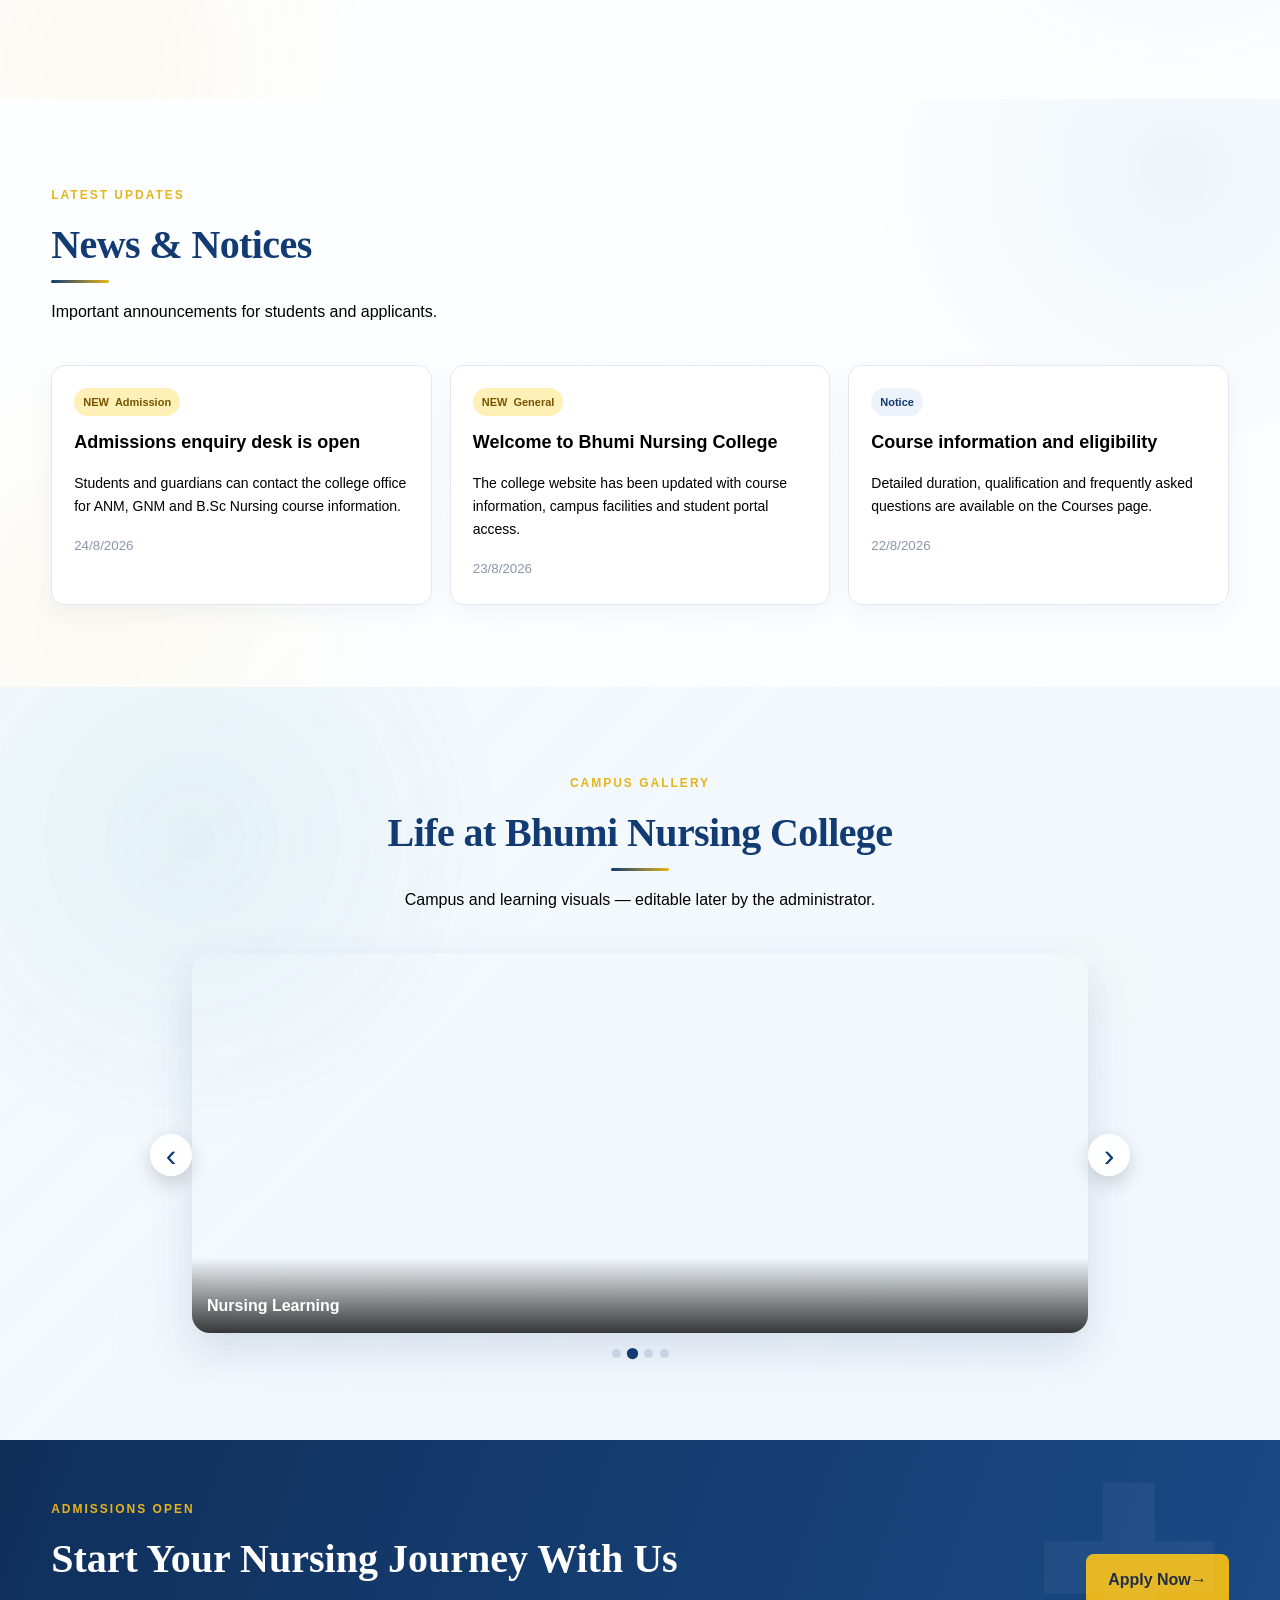
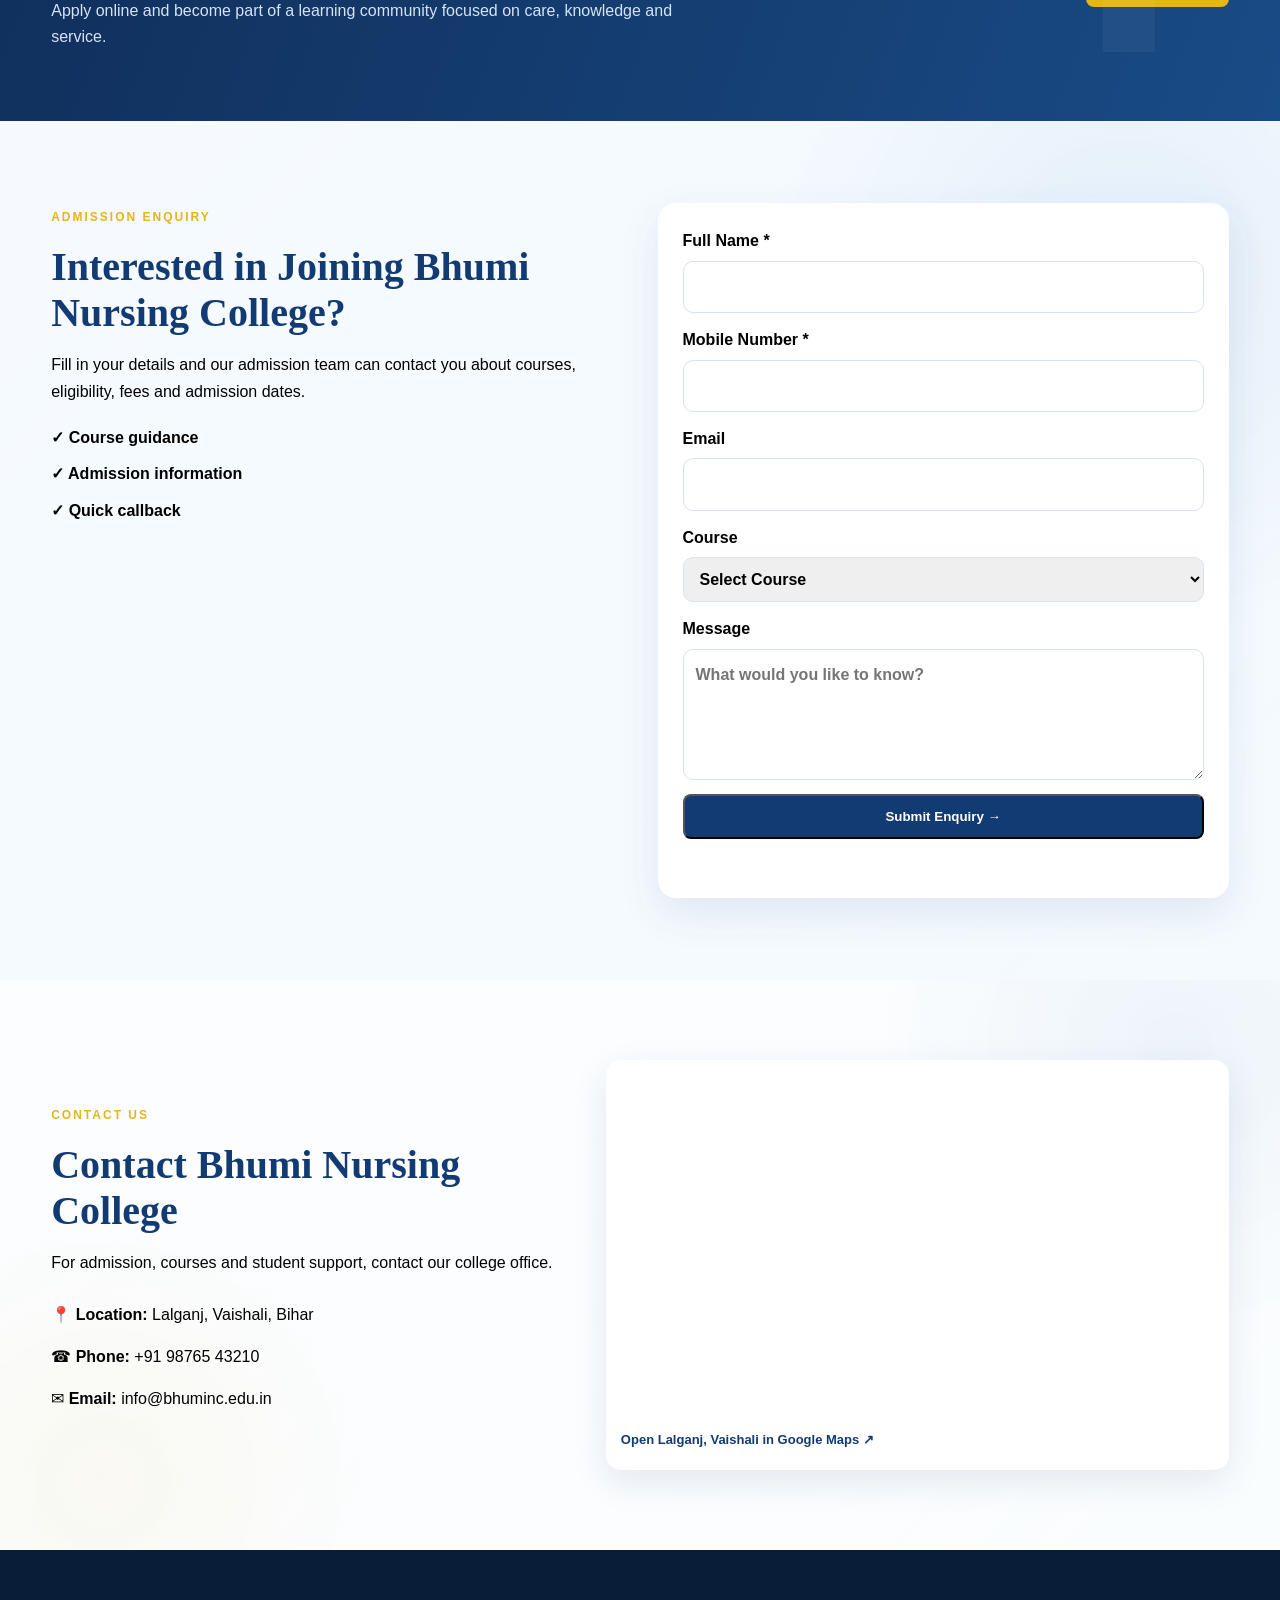
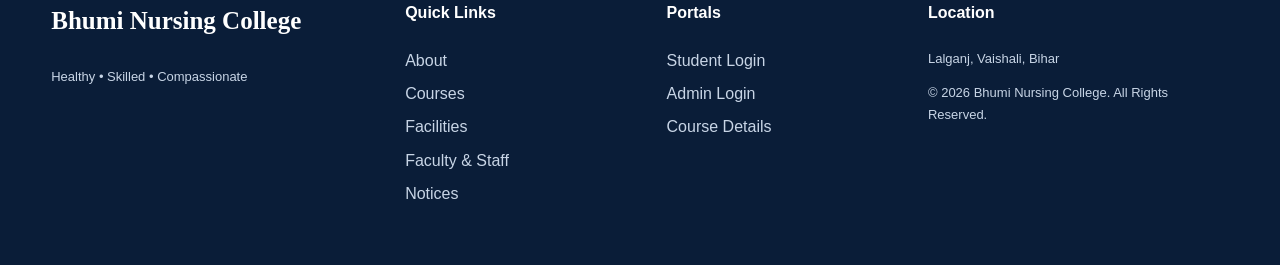
==== commit fcb8bbb0: "Add Faculty and Staff homepage menu and section" ====
--- a/index.html
+++ b/index.html
@@ -8,7 +8,15 @@
 <link rel="icon" href="logo.png?v=20260903">
 <link rel="stylesheet" href="home-style-root.css?v=20260922-speed3">
 <link rel="preconnect" href="https://images.unsplash.com" crossorigin>
-</head>
+<style>
+.faculty-home-grid{display:grid;grid-template-columns:repeat(3,minmax(0,1fr));gap:24px}
+.faculty-home-card{background:#fff;border:1px solid rgba(18,59,115,.10);border-radius:18px;overflow:hidden;box-shadow:0 10px 30px rgba(18,59,115,.08);transition:transform .25s ease,box-shadow .25s ease}
+.faculty-home-card:hover{transform:translateY(-5px);box-shadow:0 16px 36px rgba(18,59,115,.14)}
+.faculty-home-photo{width:100%;aspect-ratio:1/1;object-fit:cover;display:block;background:#eef3f8}
+.faculty-home-body{padding:18px}.faculty-home-body h3{margin:0 0 6px}.faculty-home-role{font-weight:700;color:var(--primary,#123b73);display:block;margin-bottom:5px}.faculty-home-dept{display:block;color:#64748b;font-size:.92rem}.faculty-home-empty{grid-column:1/-1;text-align:center;padding:24px;color:#64748b}
+@media(max-width:900px){.faculty-home-grid{grid-template-columns:repeat(2,minmax(0,1fr))}}
+@media(max-width:600px){.faculty-home-grid{grid-template-columns:1fr}}
+</style></head>
 <body>
 <div class="topbar" id="topbar"><div class="container topbar-inner"><span>✉ <span id="siteEmail">info@bhuminc.edu.in</span></span><span>☎ <span id="sitePhone">+91 98765 43210</span></span><span>⌖ <span id="siteAddress">Lalganj, Vaishali, Bihar</span></span><div class="portal-links"><a href="student.html">🎓 Student Login</a><a href="admin.html">🔐 Admin Login</a></div></div></div>
 
@@ -21,7 +29,7 @@
     <button class="menu-btn" aria-label="Open menu">☰</button>
     <nav>
       <a class="active" href="#hero">Home</a><a href="#about">About</a><a href="#courses">Courses</a>
-      <a href="#facilities">Facilities</a><a href="#gallery">Campus</a><a href="#notice">Notice</a><a href="#enquiry">Enquiry</a><a href="#contact">Contact</a>
+      <a href="#facilities">Facilities</a><a href="#gallery">Campus</a><a href="#faculty">Faculty &amp; Staff</a><a href="#notice">Notice</a><a href="#enquiry">Enquiry</a><a href="#contact">Contact</a>
     </nav>
   </div>
 </header>
@@ -103,6 +111,13 @@
 
 <section id="facilities" class="section">
  <div class="container"><div class="section-head"><span class="eyebrow">CAMPUS FACILITIES</span><h2>Learn in a Supportive Environment</h2><p>Temporary sample photos are shown below and can be replaced from the Admin Panel.</p></div><div class="facility-grid" id="facilityGrid"></div></div>
+</section>
+
+<section id="faculty" class="section faculty-section">
+ <div class="container">
+  <div class="section-head"><span class="eyebrow">OUR TEAM</span><h2>Faculty &amp; Staff</h2><p>Meet the dedicated faculty and staff members of Bhumi Nursing College.</p></div>
+  <div id="facultyGrid" class="faculty-home-grid"></div>
+ </div>
 </section>
 
 <section id="notice" class="section notice-section">
@@ -137,7 +152,7 @@
 </section>
 </main>
 
-<footer><div class="container footer-grid"><div><h3 id="footerName">Bhumi Nursing College</h3><p>Healthy • Skilled • Compassionate</p></div><div><h4>Quick Links</h4><a href="#about">About</a><a href="#courses">Courses</a><a href="#facilities">Facilities</a><a href="#notice">Notices</a></div><div><h4>Portals</h4><a href="student.html">Student Login</a><a href="admin.html">Admin Login</a><a href="course-details.html">Course Details</a></div><div><h4>Location</h4><p>Lalganj, Vaishali, Bihar</p><p id="siteFooter">© 2026 Bhumi Nursing College. All Rights Reserved.</p></div></div></footer>
+<footer><div class="container footer-grid"><div><h3 id="footerName">Bhumi Nursing College</h3><p>Healthy • Skilled • Compassionate</p></div><div><h4>Quick Links</h4><a href="#about">About</a><a href="#courses">Courses</a><a href="#facilities">Facilities</a><a href="#faculty">Faculty &amp; Staff</a><a href="#notice">Notices</a></div><div><h4>Portals</h4><a href="student.html">Student Login</a><a href="admin.html">Admin Login</a><a href="course-details.html">Course Details</a></div><div><h4>Location</h4><p>Lalganj, Vaishali, Bihar</p><p id="siteFooter">© 2026 Bhumi Nursing College. All Rights Reserved.</p></div></div></footer>
 <script defer src="https://cdn.jsdelivr.net/npm/@supabase/supabase-js@2"></script>
 <script defer src="config.js?v=20260903"></script><script defer src="app.js?v=20260903"></script><script defer src="content.js?v=20260921-slider2"></script>
 
--- a/home-style-root.css
+++ b/home-style-root.css
@@ -2,7 +2,7 @@
 :root{--primary:#123b73;--accent:#e5b51b;--ink:#17233a;--muted:#68758b;--soft:#f5f8fc;--white:#fff}
 *{box-sizing:border-box}html{scroll-behavior:smooth}body{margin:0;font-family:Inter,Arial,sans-serif;color:var(--ink);background:#fff;line-height:1.65}a{text-decoration:none;color:inherit}.container{width:min(1180px,92%);margin:auto}
 .topbar{background:#0d2850;color:#dce8f8;font-size:13px}.topbar-inner{min-height:38px;display:flex;align-items:center;gap:24px;justify-content:flex-end}.topbar-inner>div{display:flex;gap:18px;margin-left:auto}.topbar a{color:#fff}.header{position:sticky;top:0;z-index:20;background:rgba(255,255,255,.96);backdrop-filter:blur(12px);box-shadow:0 4px 20px rgba(15,39,70,.09);border-bottom:1px solid #e7edf5}.header-inner{min-height:82px;display:flex;align-items:center;justify-content:space-between;gap:25px}.brand{display:flex;align-items:center;gap:12px}.brand img{width:62px;height:62px;object-fit:contain}.brand h1{font-family:"Playfair Display",serif;font-size:25px;margin:0;color:var(--primary)}.brand p{margin:0;font-size:11px;font-weight:700;letter-spacing:1.5px;color:#7a8799}.header nav{display:flex;gap:4px;align-items:center}.header nav a{padding:10px 12px;border-radius:8px;font-size:14px;font-weight:700}.header nav a:hover,.header nav a.active{background:#edf3fb;color:var(--primary)}.menu-btn{display:none;border:0;background:var(--primary);color:#fff;border-radius:8px;padding:9px 12px;font-size:20px}
-.hero{position:relative;min-height:610px;display:flex;align-items:center;background:linear-gradient(90deg,rgba(5,27,57,.92),rgba(10,45,84,.66),rgba(8,31,59,.28)),url('https://images.unsplash.com/photo-1562774053-701939374585?auto=format&fit=crop&w=1800&q=85') center/cover}.hero-content{color:#fff;padding:80px 0;max-width:850px}.eyebrow{display:inline-block;color:var(--accent);font-weight:800;letter-spacing:2px;font-size:12px;margin-bottom:12px}.hero h2{font-family:"Playfair Display",serif;font-size:clamp(42px,6vw,74px);line-height:1.05;margin:0 0 20px;text-transform:capitalize}.hero p{font-size:19px;max-width:680px;color:#edf4ff}.hero-actions{display:flex;gap:12px;flex-wrap:wrap;margin:30px 0}.btn{display:inline-flex;align-items:center;justify-content:center;padding:13px 22px;border-radius:8px;font-weight:800}.btn-gold{background:var(--accent);color:#17233a}.btn-light{border:1px solid rgba(255,255,255,.55);color:#fff;background:rgba(255,255,255,.1)}.btn-primary{background:var(--primary);color:#fff}.hero-badges{display:flex;gap:22px;flex-wrap:wrap;color:#dce9fa;font-size:13px;font-weight:700}
+.hero{position:relative;min-height:610px;display:flex;align-items:center;background:linear-gradient(90deg,rgba(5,27,57,.92),rgba(10,45,84,.66),rgba(8,31,59,.28)),url('https://images.unsplash.com/photo-1562774053-701939374585?auto=format&fit=crop&w=1200&q=65') center/cover}.hero-content{color:#fff;padding:80px 0;max-width:850px}.eyebrow{display:inline-block;color:var(--accent);font-weight:800;letter-spacing:2px;font-size:12px;margin-bottom:12px}.hero h2{font-family:"Playfair Display",serif;font-size:clamp(42px,6vw,74px);line-height:1.05;margin:0 0 20px;text-transform:capitalize}.hero p{font-size:19px;max-width:680px;color:#edf4ff}.hero-actions{display:flex;gap:12px;flex-wrap:wrap;margin:30px 0}.btn{display:inline-flex;align-items:center;justify-content:center;padding:13px 22px;border-radius:8px;font-weight:800}.btn-gold{background:var(--accent);color:#17233a}.btn-light{border:1px solid rgba(255,255,255,.55);color:#fff;background:rgba(255,255,255,.1)}.btn-primary{background:var(--primary);color:#fff}.hero-badges{display:flex;gap:22px;flex-wrap:wrap;color:#dce9fa;font-size:13px;font-weight:700}
 .quick-strip{background:var(--primary);color:#fff}.feature-grid{display:grid;grid-template-columns:repeat(3,1fr);gap:1px}.feature-grid>div{padding:23px;text-align:center;border-right:1px solid rgba(255,255,255,.12)}.feature-grid span{display:block;font-size:25px;margin-bottom:4px}.feature-grid b,.feature-grid small{display:block}.feature-grid small{color:#c6d5e9}
 .section{padding:82px 0}.soft{background:var(--soft)}.section-head{text-align:center;max-width:760px;margin:0 auto 40px}.section-head.left{text-align:left;margin-left:0}.section h2,.contact-section h2,.admission h2{font-family:"Playfair Display",serif;font-size:40px;line-height:1.15;margin:4px 0 12px;color:var(--primary)}.section-head p,.section-copy>p,.contact-section p{color:var(--muted)}
 .about-grid{display:grid;grid-template-columns:1fr 1.05fr;gap:70px;align-items:center}.about-photo{position:relative}.about-photo img{width:100%;height:440px;object-fit:cover;border-radius:18px;box-shadow:0 18px 45px rgba(19,59,115,.16)}.about-photo span{position:absolute;left:20px;bottom:20px;background:#fff;padding:10px 18px;border-radius:8px;font-weight:800;color:var(--primary)}.about-points{display:grid;gap:14px;margin:25px 0}.about-points div{display:grid;grid-template-columns:34px 1fr;column-gap:10px;padding:13px 0;border-bottom:1px solid #e7edf4}.about-points b{font-size:15px}.about-points small{grid-column:2;color:var(--muted)}
@@ -116,7 +116,7 @@
 
 /* Stronger visible premium background — alternate from the previous subtle version */
 body{
-  background:#eef5fb url('https://images.unsplash.com/photo-1576091160399-112ba8d25d1d?auto=format&fit=crop&w=2000&q=80') center/cover fixed no-repeat;
+  background:#eef5fb url('https://images.unsplash.com/photo-1576091160399-112ba8d25d1d?auto=format&fit=crop&w=1200&q=60') center/cover fixed no-repeat;
 }
 body:before{
   content:"";
@@ -377,3 +377,11 @@
   #bhumiPageTransition{transition:none}
   #bhumiPageTransition.active:before,#bhumiPageTransition.active:after{animation:none}
 }
+
+/* Homepage speed tuning */
+.header{backdrop-filter:none!important}
+.section,.contact-section,.soft,.why-section,.chairman-section,.enquiry-section{backdrop-filter:none!important}
+.hero:after{animation:none!important}
+.hero-content>*{animation-duration:.45s!important}
+.reveal-ready .section-head,.reveal-ready .about-photo,.reveal-ready .section-copy,.reveal-ready .why-card,.reveal-ready .card,.reveal-ready .facility-card,.reveal-ready .notice,.reveal-ready .chairman-card,.reveal-ready .enquiry-form,.reveal-ready .map-card,.reveal-ready .home-slider{transition-duration:.45s!important}
+@media(max-width:700px){.hero:after{display:none!important}}
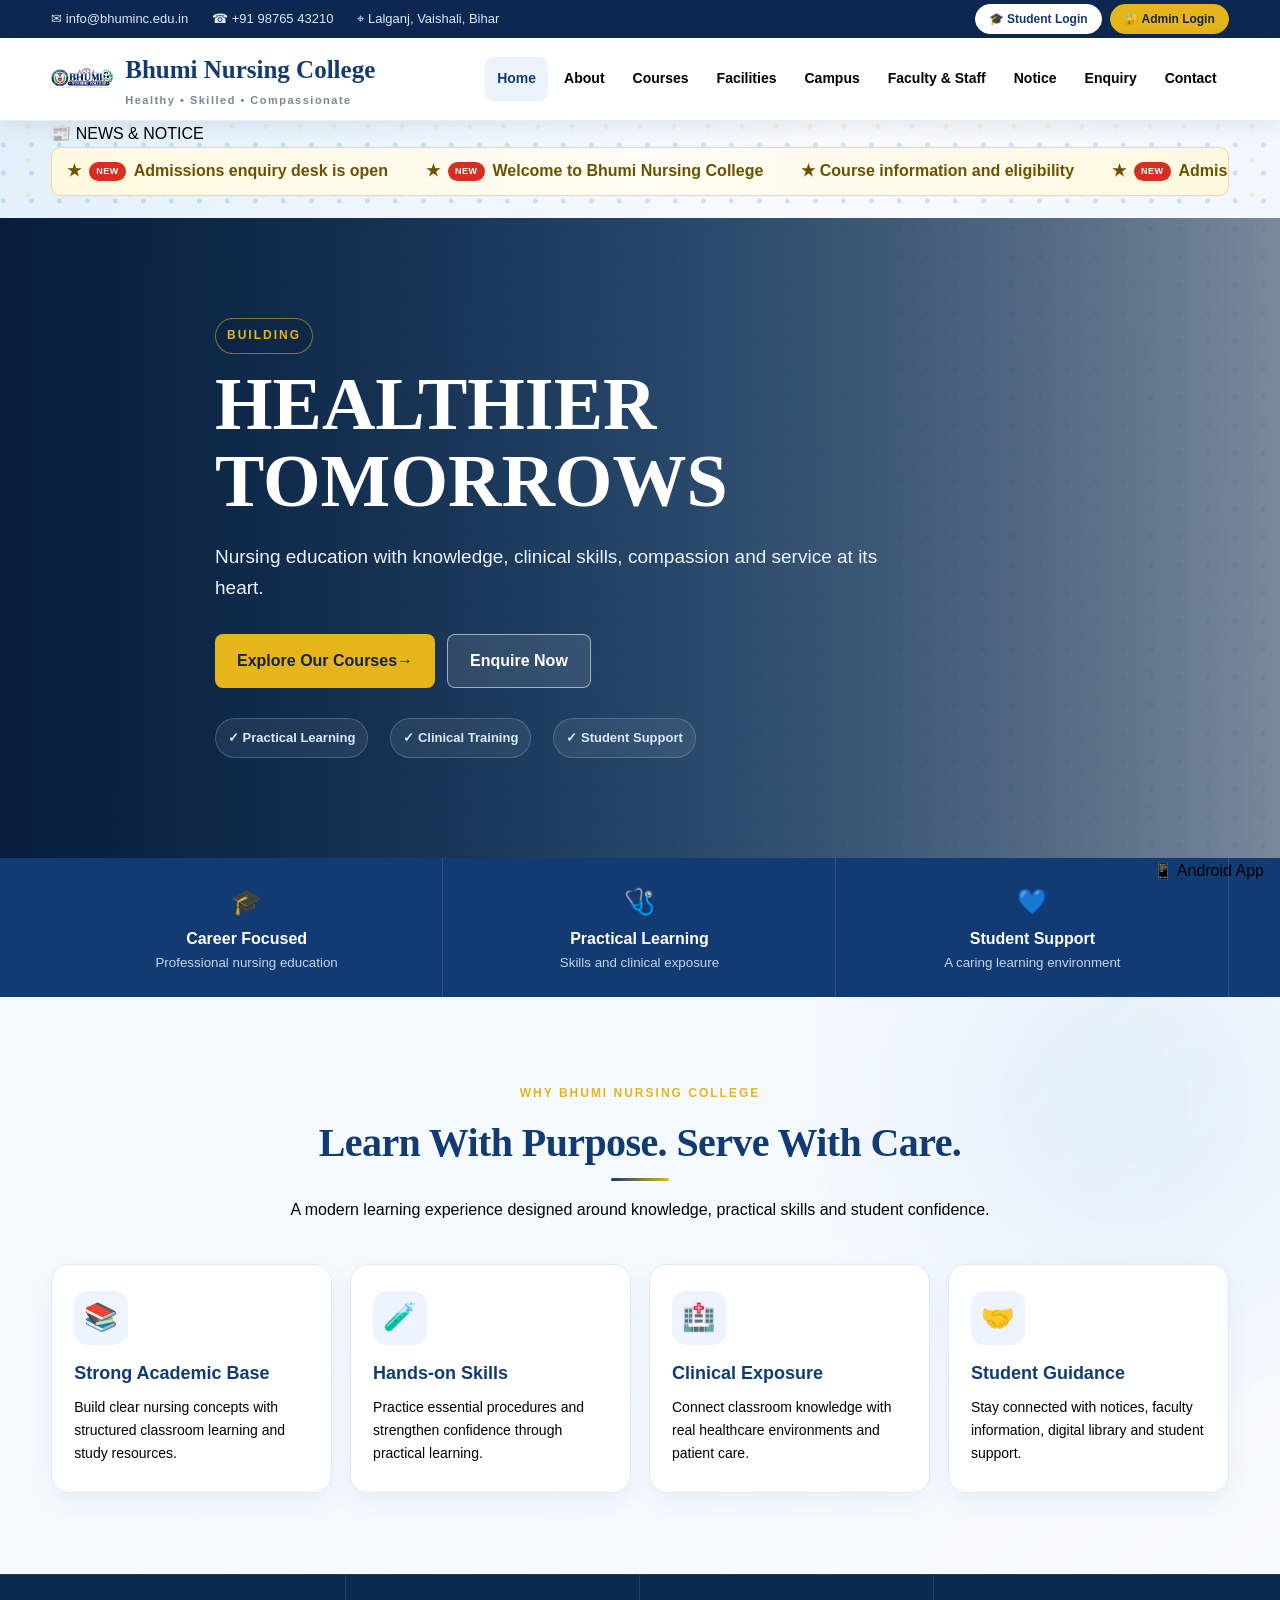
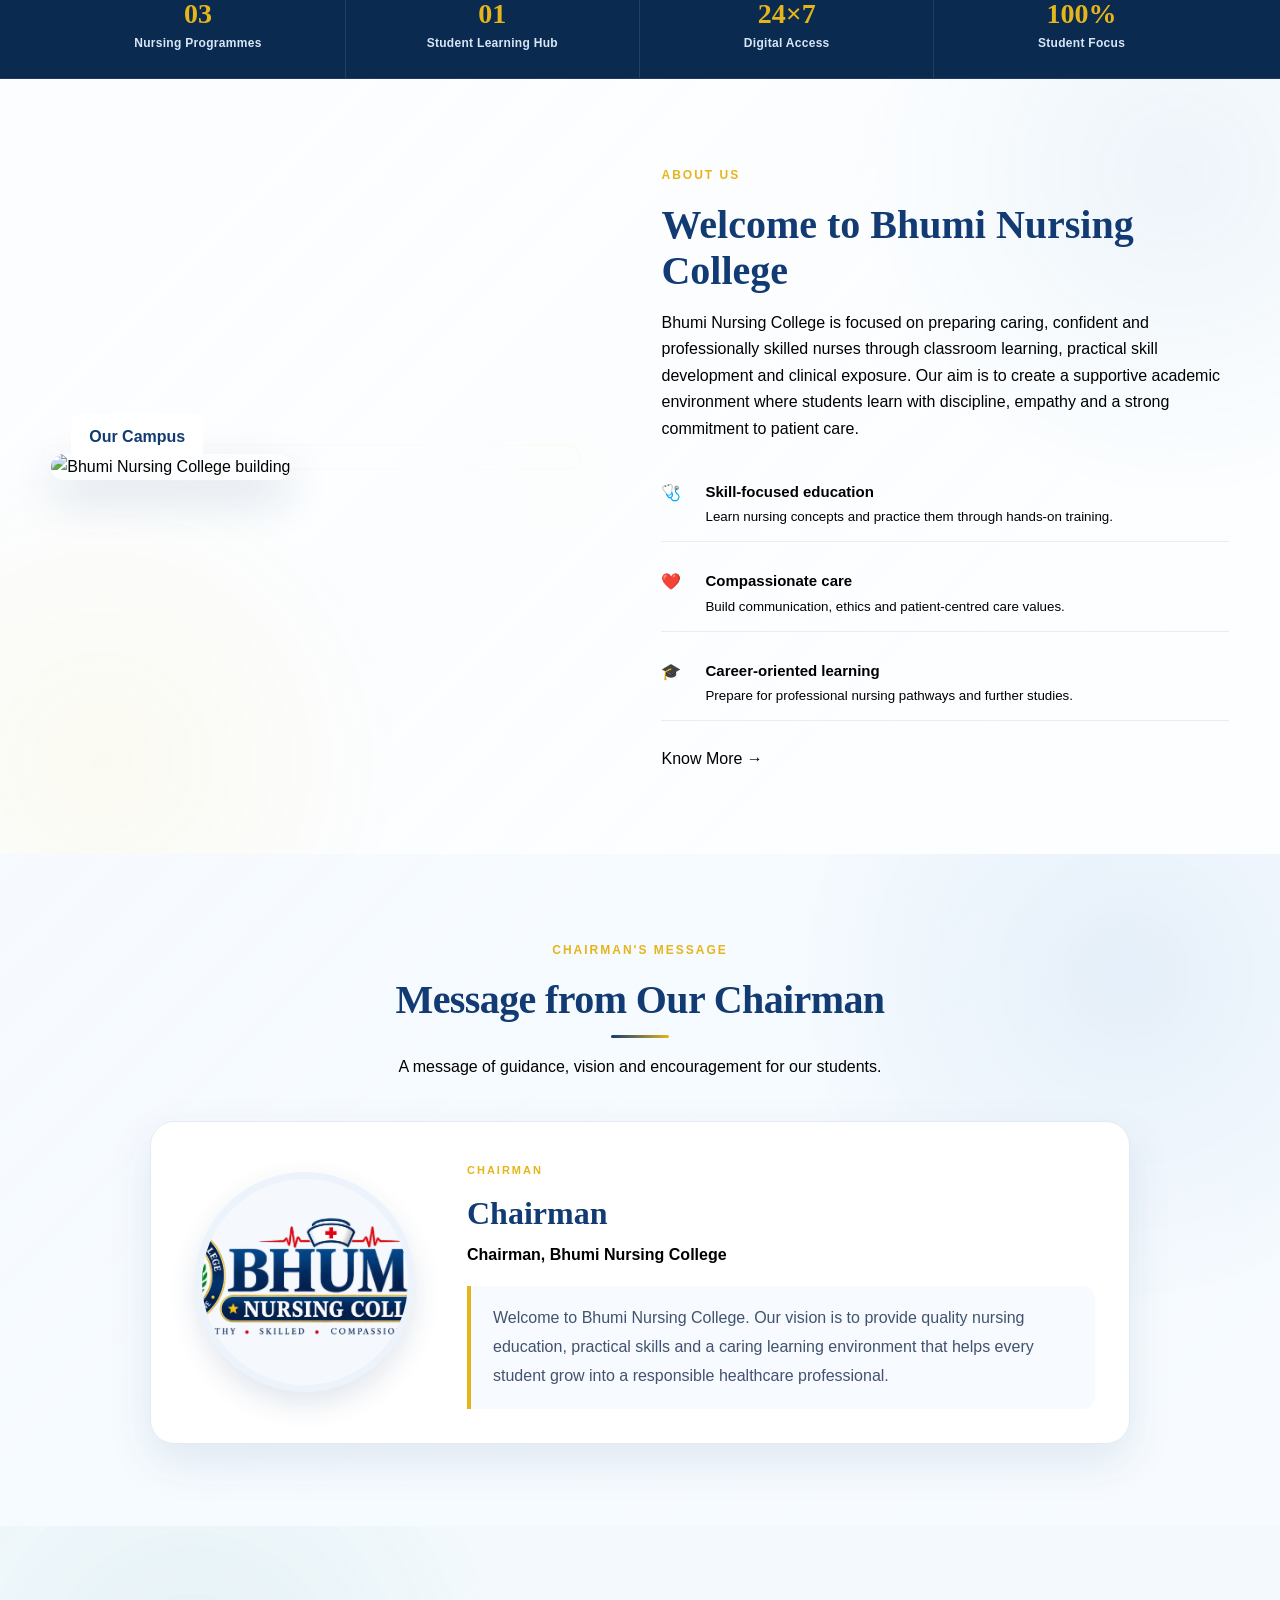
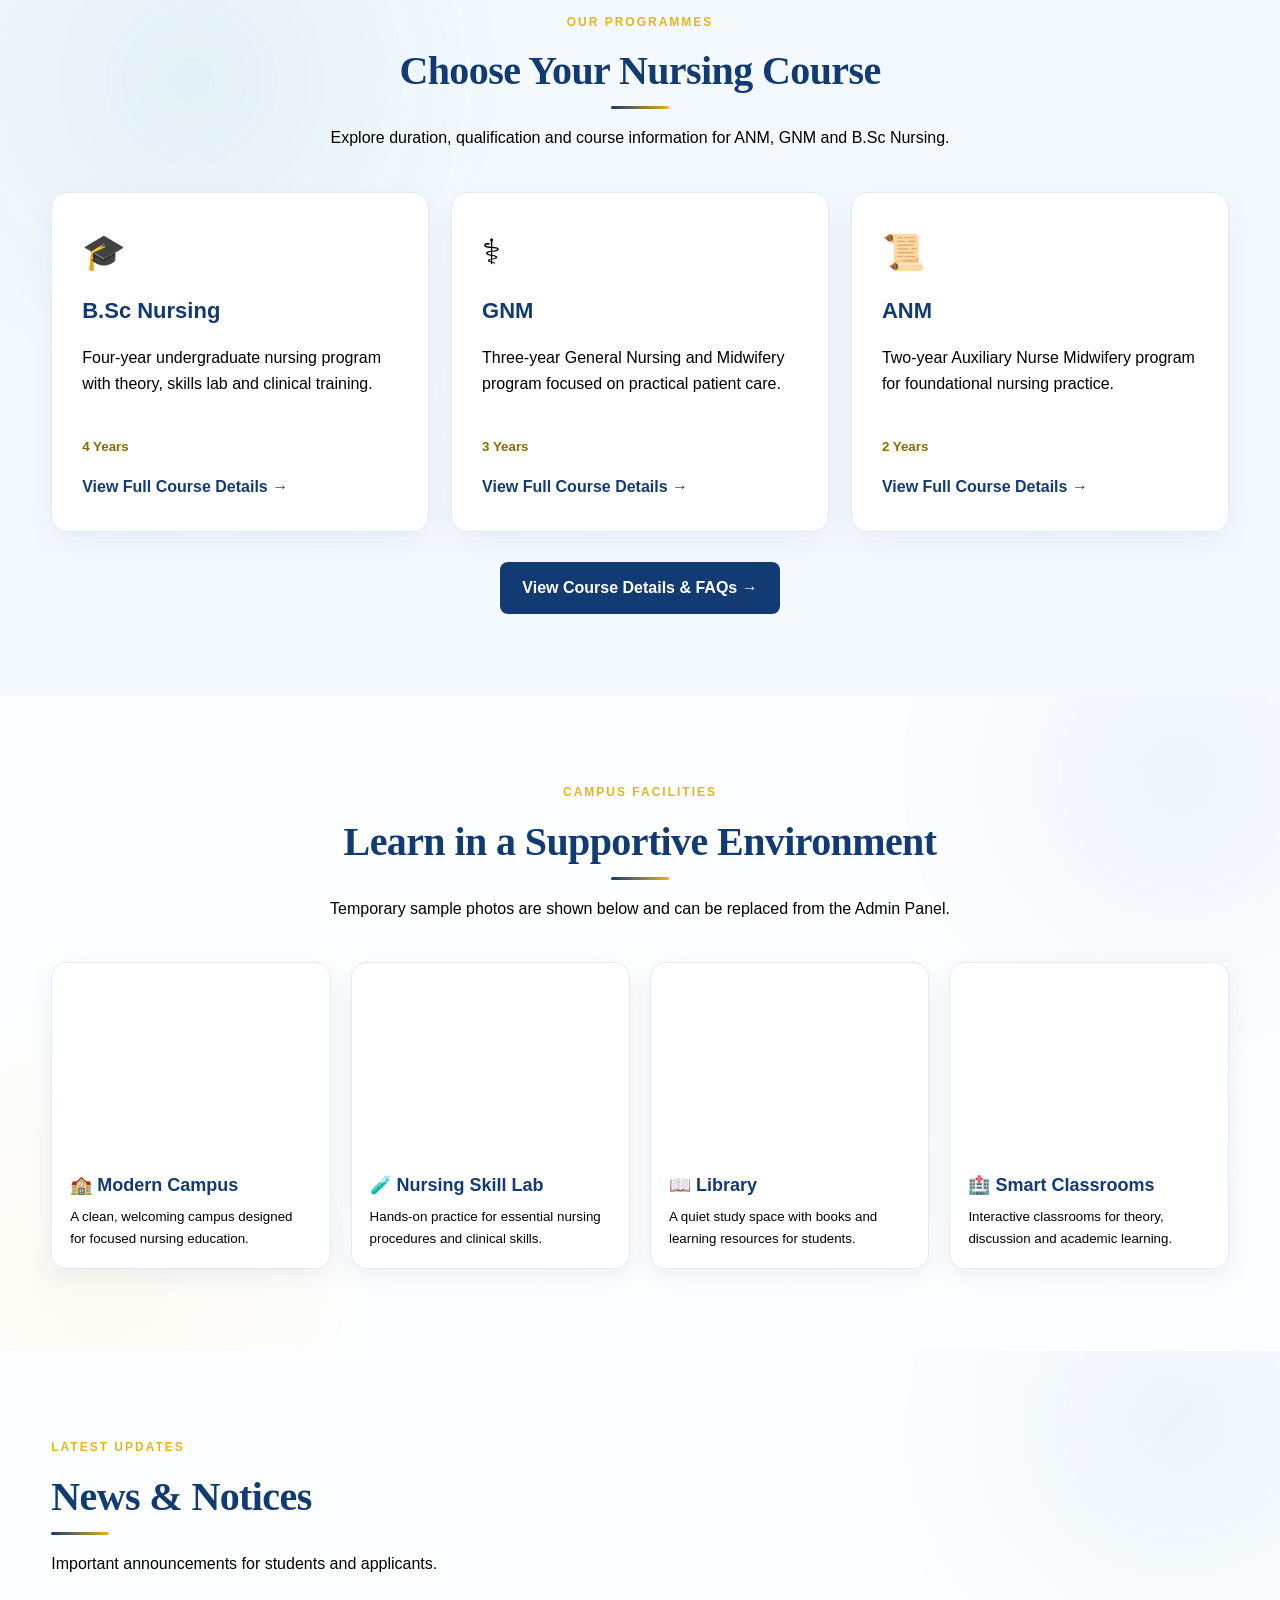
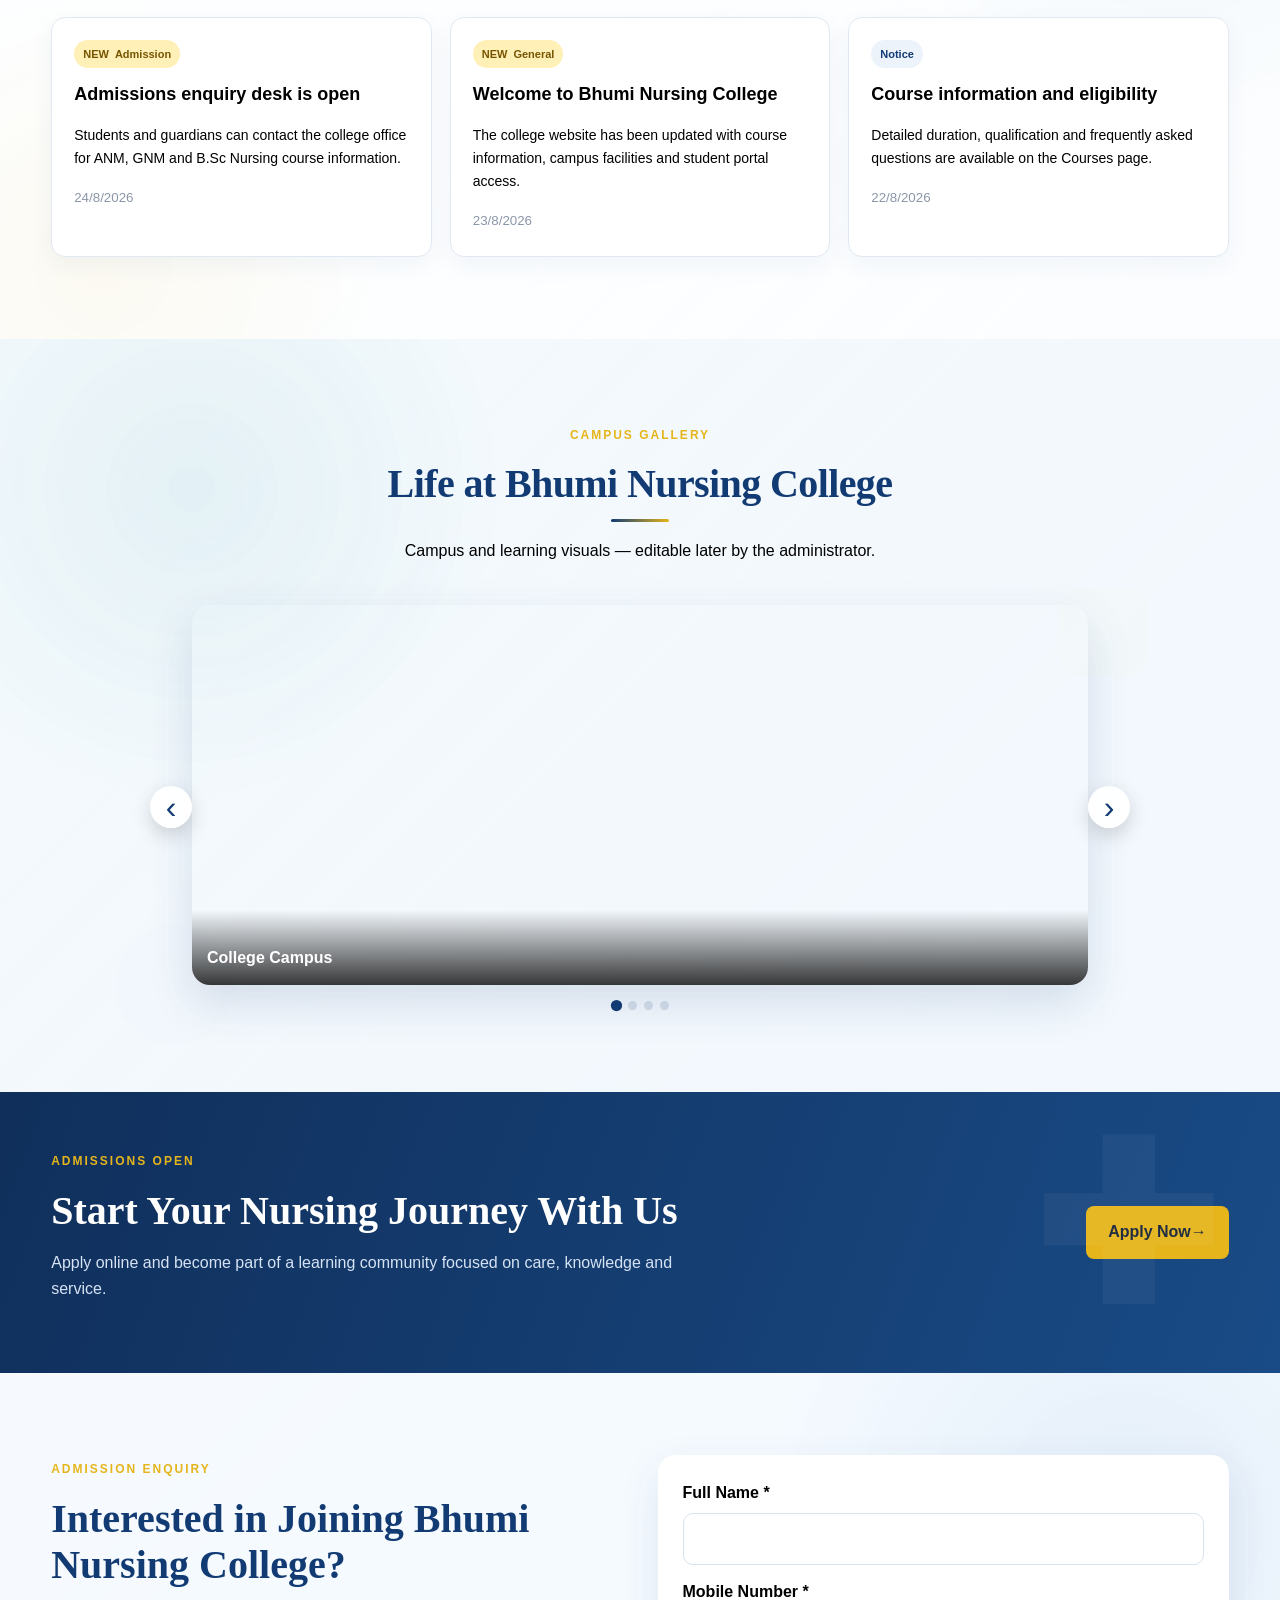
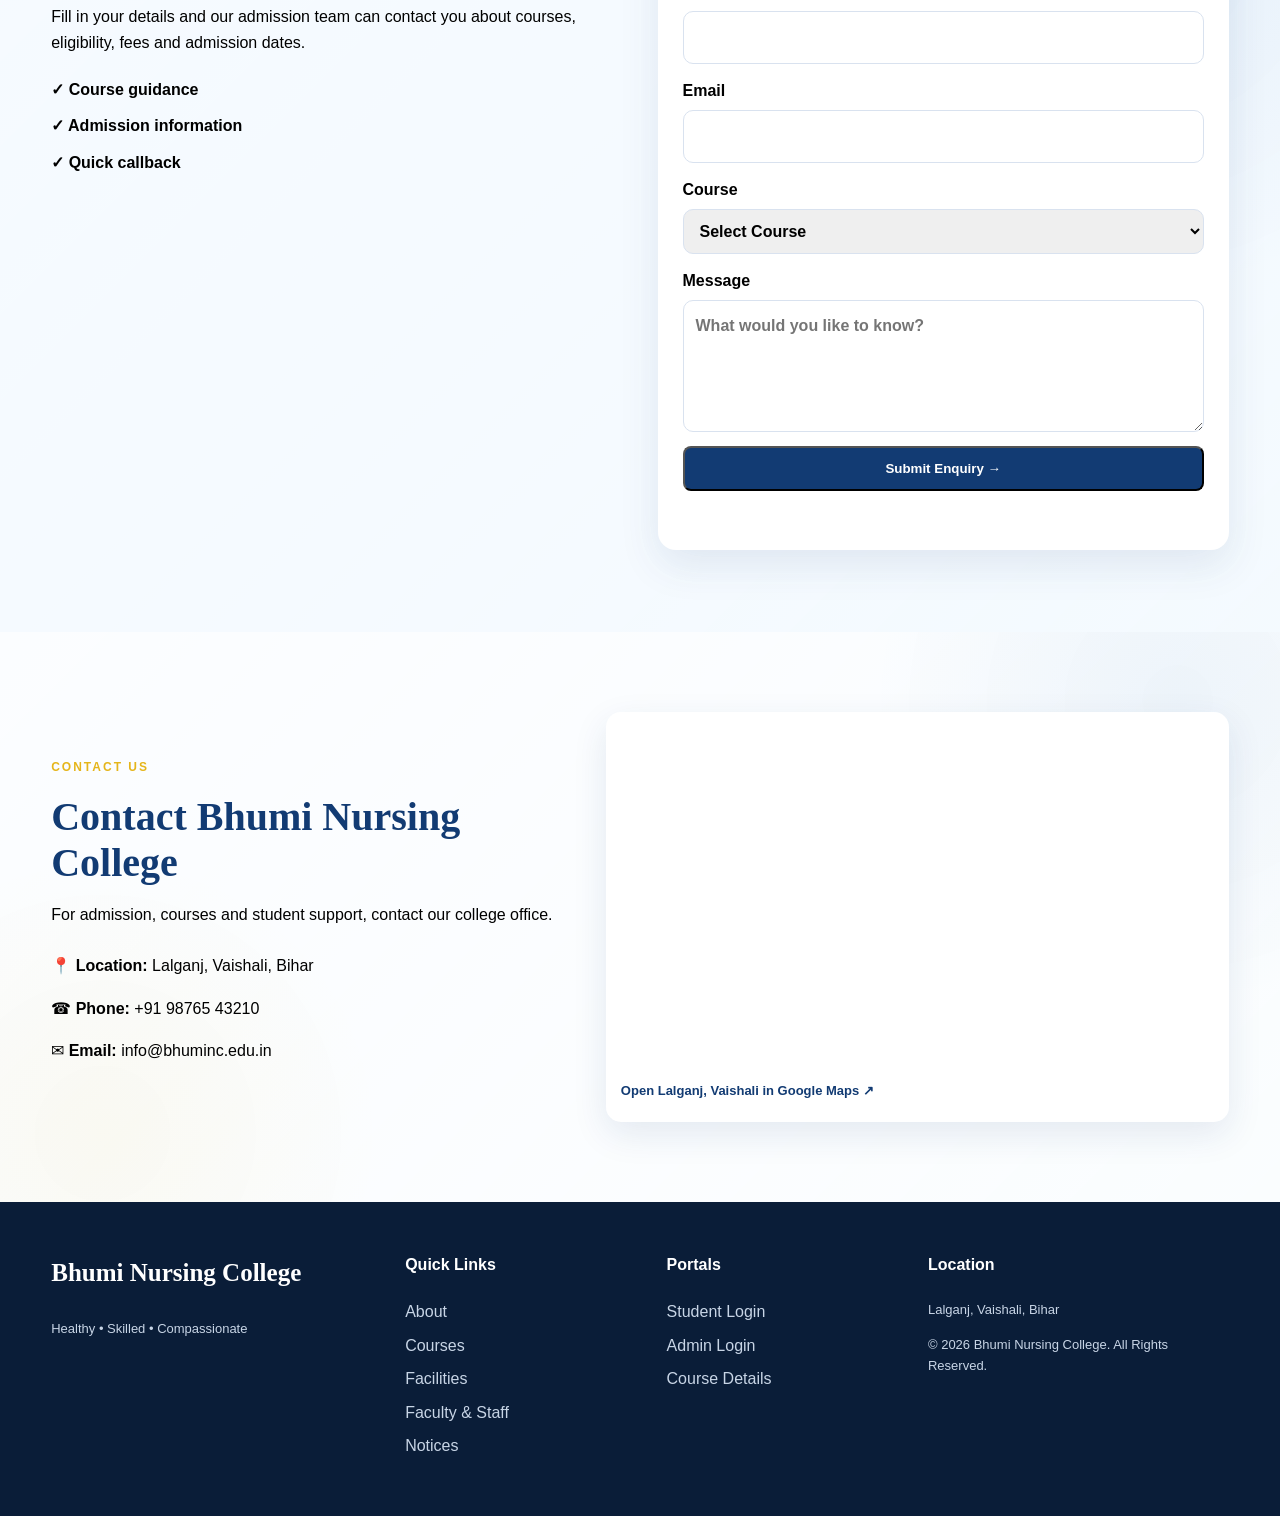
==== commit e150cb4e: "Move Faculty and Staff to dedicated page" ====
--- a/index.html
+++ b/index.html
@@ -29,7 +29,7 @@
     <button class="menu-btn" aria-label="Open menu">☰</button>
     <nav>
       <a class="active" href="#hero">Home</a><a href="#about">About</a><a href="#courses">Courses</a>
-      <a href="#facilities">Facilities</a><a href="#gallery">Campus</a><a href="#faculty">Faculty &amp; Staff</a><a href="#notice">Notice</a><a href="#enquiry">Enquiry</a><a href="#contact">Contact</a>
+      <a href="#facilities">Facilities</a><a href="#gallery">Campus</a><a href="faculty.html">Faculty &amp; Staff</a><a href="#notice">Notice</a><a href="#enquiry">Enquiry</a><a href="#contact">Contact</a>
     </nav>
   </div>
 </header>
@@ -111,13 +111,6 @@
 
 <section id="facilities" class="section">
  <div class="container"><div class="section-head"><span class="eyebrow">CAMPUS FACILITIES</span><h2>Learn in a Supportive Environment</h2><p>Temporary sample photos are shown below and can be replaced from the Admin Panel.</p></div><div class="facility-grid" id="facilityGrid"></div></div>
-</section>
-
-<section id="faculty" class="section faculty-section">
- <div class="container">
-  <div class="section-head"><span class="eyebrow">OUR TEAM</span><h2>Faculty &amp; Staff</h2><p>Meet the dedicated faculty and staff members of Bhumi Nursing College.</p></div>
-  <div id="facultyGrid" class="faculty-home-grid"></div>
- </div>
 </section>
 
 <section id="notice" class="section notice-section">
@@ -152,7 +145,7 @@
 </section>
 </main>
 
-<footer><div class="container footer-grid"><div><h3 id="footerName">Bhumi Nursing College</h3><p>Healthy • Skilled • Compassionate</p></div><div><h4>Quick Links</h4><a href="#about">About</a><a href="#courses">Courses</a><a href="#facilities">Facilities</a><a href="#faculty">Faculty &amp; Staff</a><a href="#notice">Notices</a></div><div><h4>Portals</h4><a href="student.html">Student Login</a><a href="admin.html">Admin Login</a><a href="course-details.html">Course Details</a></div><div><h4>Location</h4><p>Lalganj, Vaishali, Bihar</p><p id="siteFooter">© 2026 Bhumi Nursing College. All Rights Reserved.</p></div></div></footer>
+<footer><div class="container footer-grid"><div><h3 id="footerName">Bhumi Nursing College</h3><p>Healthy • Skilled • Compassionate</p></div><div><h4>Quick Links</h4><a href="#about">About</a><a href="#courses">Courses</a><a href="#facilities">Facilities</a><a href="faculty.html">Faculty &amp; Staff</a><a href="#notice">Notices</a></div><div><h4>Portals</h4><a href="student.html">Student Login</a><a href="admin.html">Admin Login</a><a href="course-details.html">Course Details</a></div><div><h4>Location</h4><p>Lalganj, Vaishali, Bihar</p><p id="siteFooter">© 2026 Bhumi Nursing College. All Rights Reserved.</p></div></div></footer>
 <script defer src="https://cdn.jsdelivr.net/npm/@supabase/supabase-js@2"></script>
 <script defer src="config.js?v=20260903"></script><script defer src="app.js?v=20260903"></script><script defer src="content.js?v=20260921-slider2"></script>
 
